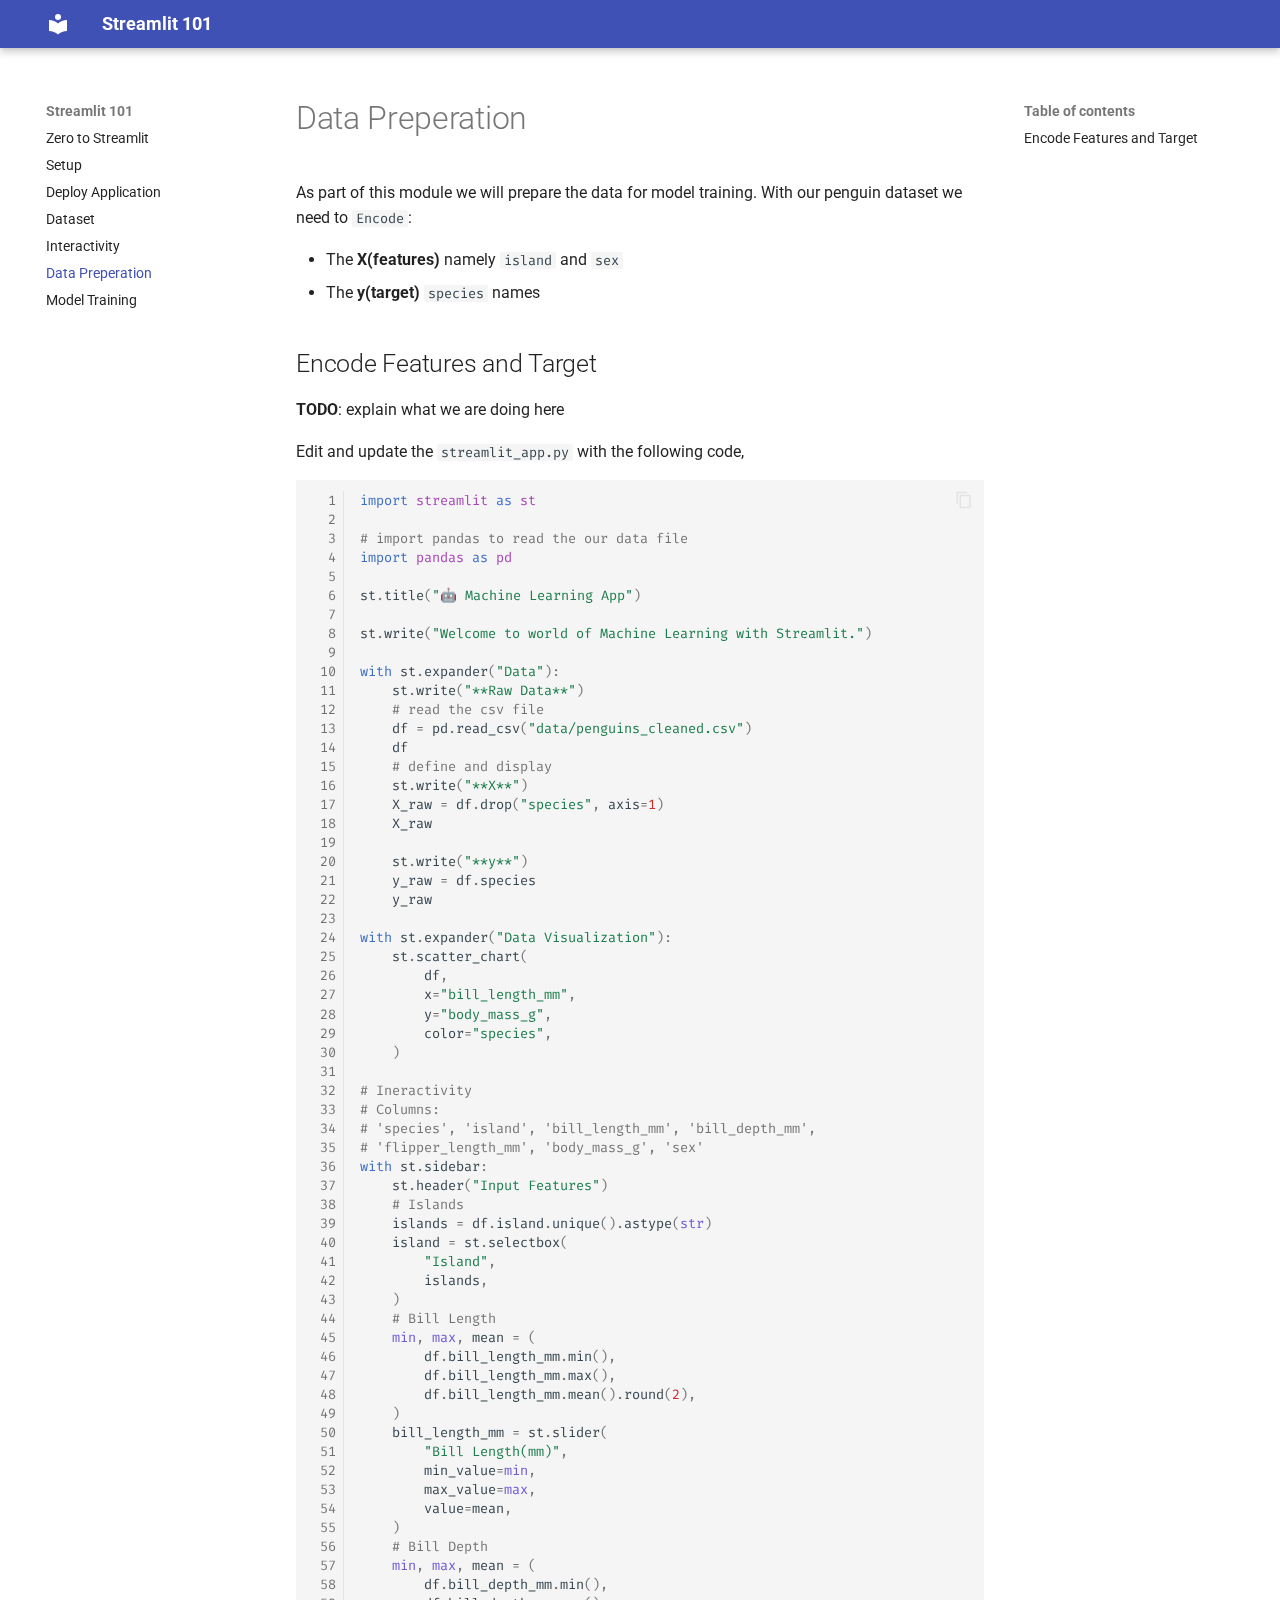
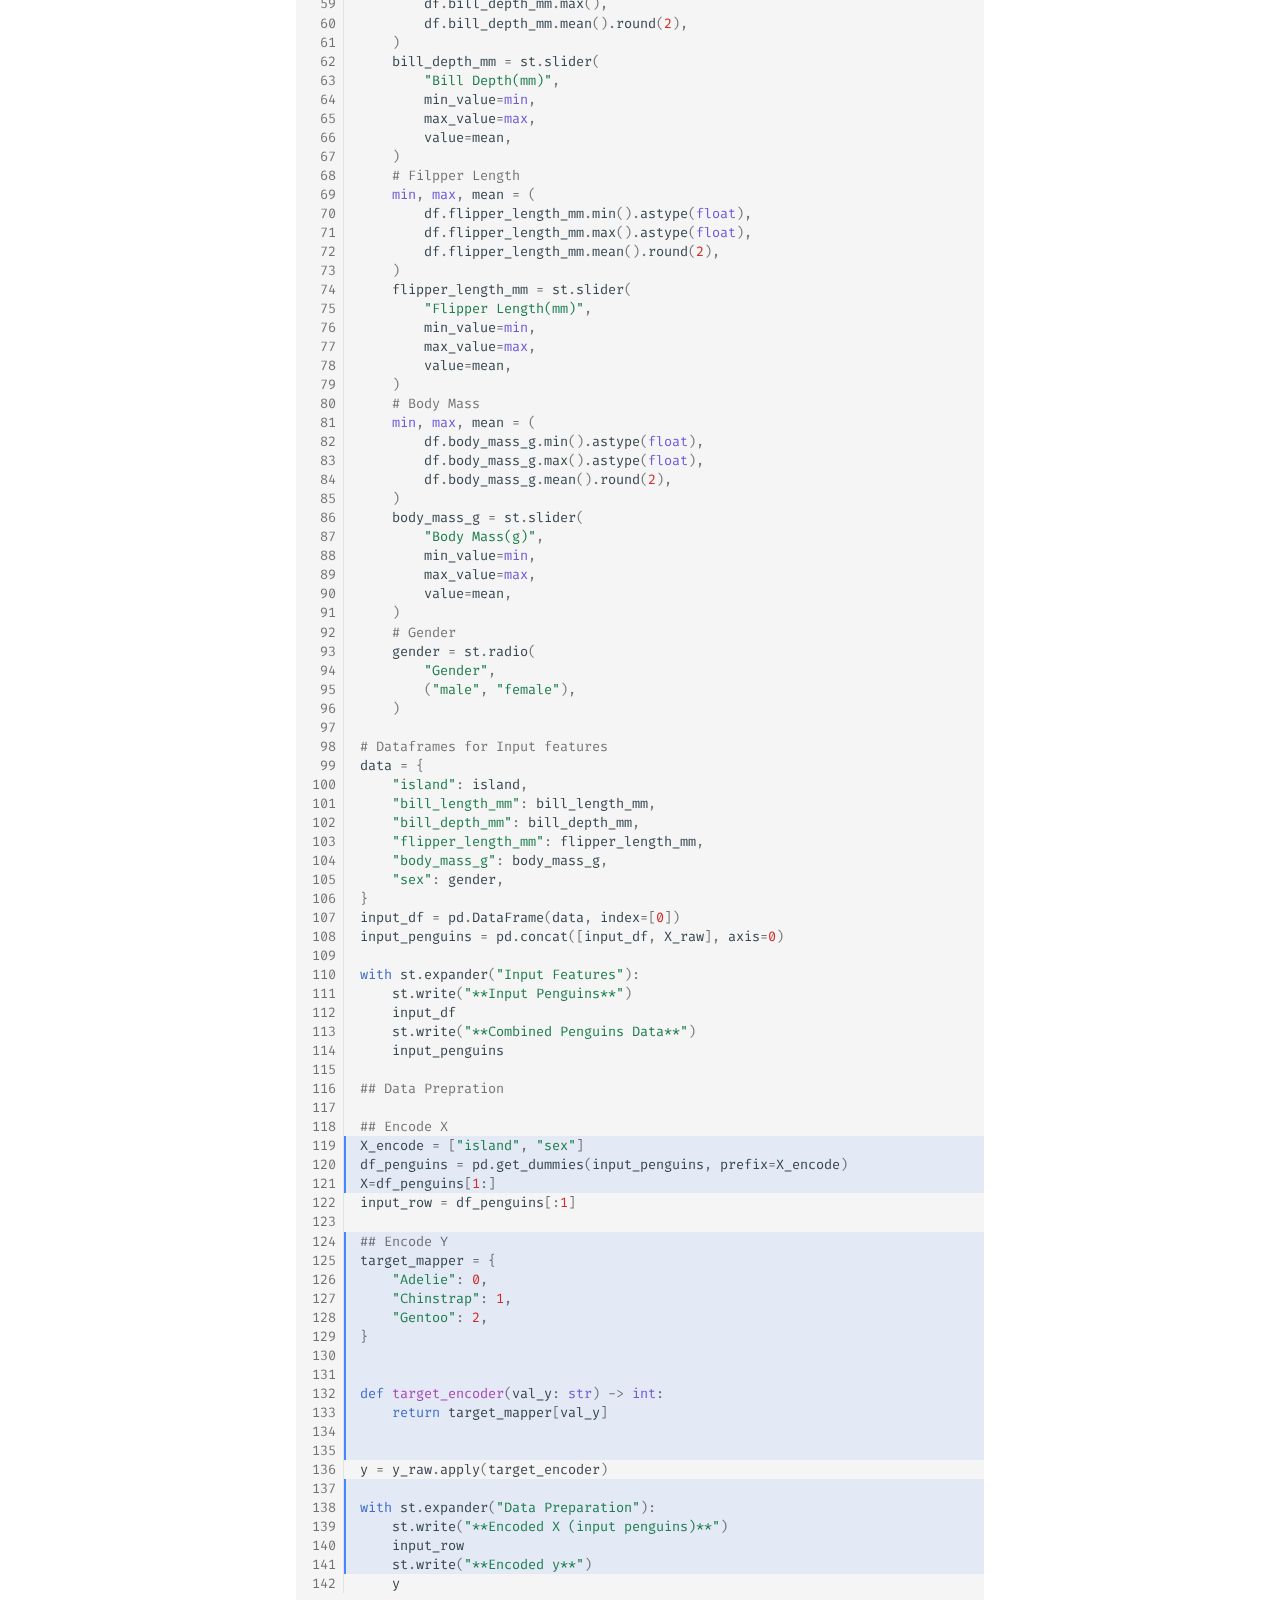
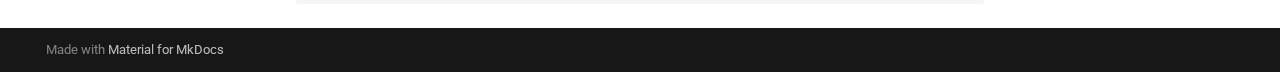
==== data_prepration/index.html @ 2ee1cd3b "[Release](chore): add note book" ====
<!doctype html>
<html lang="en" class="no-js">
  <head>
    
      <meta charset="utf-8">
      <meta name="viewport" content="width=device-width,initial-scale=1">
      
        <meta name="description" content="Getting started with Streamlit">
      
      
      
      
        <link rel="prev" href="../interactivity/">
      
      
        <link rel="next" href="../model_training/">
      
      
      <link rel="icon" href="../assets/images/favicon.png">
      <meta name="generator" content="mkdocs-1.6.1, mkdocs-material-9.5.44">
    
    
      
        <title>Data Preperation - Streamlit 101</title>
      
    
    
      <link rel="stylesheet" href="../assets/stylesheets/main.0253249f.min.css">
      
      


    
    
      
    
    
      
        
        
        <link rel="preconnect" href="https://fonts.gstatic.com" crossorigin>
        <link rel="stylesheet" href="https://fonts.googleapis.com/css?family=Roboto:300,300i,400,400i,700,700i%7CFira+Code:400,400i,700,700i&display=fallback">
        <style>:root{--md-text-font:"Roboto";--md-code-font:"Fira Code"}</style>
      
    
    
    <script>__md_scope=new URL("..",location),__md_hash=e=>[...e].reduce(((e,_)=>(e<<5)-e+_.charCodeAt(0)),0),__md_get=(e,_=localStorage,t=__md_scope)=>JSON.parse(_.getItem(t.pathname+"."+e)),__md_set=(e,_,t=localStorage,a=__md_scope)=>{try{t.setItem(a.pathname+"."+e,JSON.stringify(_))}catch(e){}}</script>
    
      

    
    
    
  </head>
  
  
    <body dir="ltr">
  
    
    <input class="md-toggle" data-md-toggle="drawer" type="checkbox" id="__drawer" autocomplete="off">
    <input class="md-toggle" data-md-toggle="search" type="checkbox" id="__search" autocomplete="off">
    <label class="md-overlay" for="__drawer"></label>
    <div data-md-component="skip">
      
        
        <a href="#data-preperation" class="md-skip">
          Skip to content
        </a>
      
    </div>
    <div data-md-component="announce">
      
    </div>
    
    
      

  

<header class="md-header md-header--shadow" data-md-component="header">
  <nav class="md-header__inner md-grid" aria-label="Header">
    <a href=".." title="Streamlit 101" class="md-header__button md-logo" aria-label="Streamlit 101" data-md-component="logo">
      
  
  <svg xmlns="http://www.w3.org/2000/svg" viewBox="0 0 24 24"><path d="M12 8a3 3 0 0 0 3-3 3 3 0 0 0-3-3 3 3 0 0 0-3 3 3 3 0 0 0 3 3m0 3.54C9.64 9.35 6.5 8 3 8v11c3.5 0 6.64 1.35 9 3.54 2.36-2.19 5.5-3.54 9-3.54V8c-3.5 0-6.64 1.35-9 3.54"/></svg>

    </a>
    <label class="md-header__button md-icon" for="__drawer">
      
      <svg xmlns="http://www.w3.org/2000/svg" viewBox="0 0 24 24"><path d="M3 6h18v2H3zm0 5h18v2H3zm0 5h18v2H3z"/></svg>
    </label>
    <div class="md-header__title" data-md-component="header-title">
      <div class="md-header__ellipsis">
        <div class="md-header__topic">
          <span class="md-ellipsis">
            Streamlit 101
          </span>
        </div>
        <div class="md-header__topic" data-md-component="header-topic">
          <span class="md-ellipsis">
            
              Data Preperation
            
          </span>
        </div>
      </div>
    </div>
    
    
      <script>var palette=__md_get("__palette");if(palette&&palette.color){if("(prefers-color-scheme)"===palette.color.media){var media=matchMedia("(prefers-color-scheme: light)"),input=document.querySelector(media.matches?"[data-md-color-media='(prefers-color-scheme: light)']":"[data-md-color-media='(prefers-color-scheme: dark)']");palette.color.media=input.getAttribute("data-md-color-media"),palette.color.scheme=input.getAttribute("data-md-color-scheme"),palette.color.primary=input.getAttribute("data-md-color-primary"),palette.color.accent=input.getAttribute("data-md-color-accent")}for(var[key,value]of Object.entries(palette.color))document.body.setAttribute("data-md-color-"+key,value)}</script>
    
    
    
    
  </nav>
  
</header>
    
    <div class="md-container" data-md-component="container">
      
      
        
          
        
      
      <main class="md-main" data-md-component="main">
        <div class="md-main__inner md-grid">
          
            
              
              <div class="md-sidebar md-sidebar--primary" data-md-component="sidebar" data-md-type="navigation" >
                <div class="md-sidebar__scrollwrap">
                  <div class="md-sidebar__inner">
                    



<nav class="md-nav md-nav--primary" aria-label="Navigation" data-md-level="0">
  <label class="md-nav__title" for="__drawer">
    <a href=".." title="Streamlit 101" class="md-nav__button md-logo" aria-label="Streamlit 101" data-md-component="logo">
      
  
  <svg xmlns="http://www.w3.org/2000/svg" viewBox="0 0 24 24"><path d="M12 8a3 3 0 0 0 3-3 3 3 0 0 0-3-3 3 3 0 0 0-3 3 3 3 0 0 0 3 3m0 3.54C9.64 9.35 6.5 8 3 8v11c3.5 0 6.64 1.35 9 3.54 2.36-2.19 5.5-3.54 9-3.54V8c-3.5 0-6.64 1.35-9 3.54"/></svg>

    </a>
    Streamlit 101
  </label>
  
  <ul class="md-nav__list" data-md-scrollfix>
    
      
      
  
  
  
  
    <li class="md-nav__item">
      <a href=".." class="md-nav__link">
        
  
  <span class="md-ellipsis">
    Zero to Streamlit
  </span>
  

      </a>
    </li>
  

    
      
      
  
  
  
  
    <li class="md-nav__item">
      <a href="../setup/" class="md-nav__link">
        
  
  <span class="md-ellipsis">
    Setup
  </span>
  

      </a>
    </li>
  

    
      
      
  
  
  
  
    <li class="md-nav__item">
      <a href="../deploy_to_streamlit_cloud/" class="md-nav__link">
        
  
  <span class="md-ellipsis">
    Deploy Application
  </span>
  

      </a>
    </li>
  

    
      
      
  
  
  
  
    <li class="md-nav__item">
      <a href="../datset/" class="md-nav__link">
        
  
  <span class="md-ellipsis">
    Dataset
  </span>
  

      </a>
    </li>
  

    
      
      
  
  
  
  
    <li class="md-nav__item">
      <a href="../interactivity/" class="md-nav__link">
        
  
  <span class="md-ellipsis">
    Interactivity
  </span>
  

      </a>
    </li>
  

    
      
      
  
  
    
  
  
  
    <li class="md-nav__item md-nav__item--active">
      
      <input class="md-nav__toggle md-toggle" type="checkbox" id="__toc">
      
      
        
      
      
        <label class="md-nav__link md-nav__link--active" for="__toc">
          
  
  <span class="md-ellipsis">
    Data Preperation
  </span>
  

          <span class="md-nav__icon md-icon"></span>
        </label>
      
      <a href="./" class="md-nav__link md-nav__link--active">
        
  
  <span class="md-ellipsis">
    Data Preperation
  </span>
  

      </a>
      
        

<nav class="md-nav md-nav--secondary" aria-label="Table of contents">
  
  
  
    
  
  
    <label class="md-nav__title" for="__toc">
      <span class="md-nav__icon md-icon"></span>
      Table of contents
    </label>
    <ul class="md-nav__list" data-md-component="toc" data-md-scrollfix>
      
        <li class="md-nav__item">
  <a href="#encode-features-and-target" class="md-nav__link">
    <span class="md-ellipsis">
      Encode Features and Target
    </span>
  </a>
  
</li>
      
    </ul>
  
</nav>
      
    </li>
  

    
      
      
  
  
  
  
    <li class="md-nav__item">
      <a href="../model_training/" class="md-nav__link">
        
  
  <span class="md-ellipsis">
    Model Training
  </span>
  

      </a>
    </li>
  

    
  </ul>
</nav>
                  </div>
                </div>
              </div>
            
            
              
              <div class="md-sidebar md-sidebar--secondary" data-md-component="sidebar" data-md-type="toc" >
                <div class="md-sidebar__scrollwrap">
                  <div class="md-sidebar__inner">
                    

<nav class="md-nav md-nav--secondary" aria-label="Table of contents">
  
  
  
    
  
  
    <label class="md-nav__title" for="__toc">
      <span class="md-nav__icon md-icon"></span>
      Table of contents
    </label>
    <ul class="md-nav__list" data-md-component="toc" data-md-scrollfix>
      
        <li class="md-nav__item">
  <a href="#encode-features-and-target" class="md-nav__link">
    <span class="md-ellipsis">
      Encode Features and Target
    </span>
  </a>
  
</li>
      
    </ul>
  
</nav>
                  </div>
                </div>
              </div>
            
          
          
            <div class="md-content" data-md-component="content">
              <article class="md-content__inner md-typeset">
                
                  


<h1 id="data-preperation">Data Preperation</h1>
<p>As part of this module we will prepare the data for model training. With our penguin dataset we need to <code>Encode</code>:</p>
<ul>
<li>The <strong>X(features)</strong> namely <code>island</code> and <code>sex</code></li>
<li>The <strong>y(target)</strong> <code>species</code> names</li>
</ul>
<h2 id="encode-features-and-target">Encode Features and Target</h2>
<p><strong>TODO</strong>: explain what we are doing here </p>
<p>Edit and update the <code>streamlit_app.py</code> with the following code,</p>
<div class="language-py highlight"><table class="highlighttable"><tr><td class="linenos"><div class="linenodiv"><pre><span></span><span class="normal"><a href="#__codelineno-0-1">  1</a></span>
<span class="normal"><a href="#__codelineno-0-2">  2</a></span>
<span class="normal"><a href="#__codelineno-0-3">  3</a></span>
<span class="normal"><a href="#__codelineno-0-4">  4</a></span>
<span class="normal"><a href="#__codelineno-0-5">  5</a></span>
<span class="normal"><a href="#__codelineno-0-6">  6</a></span>
<span class="normal"><a href="#__codelineno-0-7">  7</a></span>
<span class="normal"><a href="#__codelineno-0-8">  8</a></span>
<span class="normal"><a href="#__codelineno-0-9">  9</a></span>
<span class="normal"><a href="#__codelineno-0-10"> 10</a></span>
<span class="normal"><a href="#__codelineno-0-11"> 11</a></span>
<span class="normal"><a href="#__codelineno-0-12"> 12</a></span>
<span class="normal"><a href="#__codelineno-0-13"> 13</a></span>
<span class="normal"><a href="#__codelineno-0-14"> 14</a></span>
<span class="normal"><a href="#__codelineno-0-15"> 15</a></span>
<span class="normal"><a href="#__codelineno-0-16"> 16</a></span>
<span class="normal"><a href="#__codelineno-0-17"> 17</a></span>
<span class="normal"><a href="#__codelineno-0-18"> 18</a></span>
<span class="normal"><a href="#__codelineno-0-19"> 19</a></span>
<span class="normal"><a href="#__codelineno-0-20"> 20</a></span>
<span class="normal"><a href="#__codelineno-0-21"> 21</a></span>
<span class="normal"><a href="#__codelineno-0-22"> 22</a></span>
<span class="normal"><a href="#__codelineno-0-23"> 23</a></span>
<span class="normal"><a href="#__codelineno-0-24"> 24</a></span>
<span class="normal"><a href="#__codelineno-0-25"> 25</a></span>
<span class="normal"><a href="#__codelineno-0-26"> 26</a></span>
<span class="normal"><a href="#__codelineno-0-27"> 27</a></span>
<span class="normal"><a href="#__codelineno-0-28"> 28</a></span>
<span class="normal"><a href="#__codelineno-0-29"> 29</a></span>
<span class="normal"><a href="#__codelineno-0-30"> 30</a></span>
<span class="normal"><a href="#__codelineno-0-31"> 31</a></span>
<span class="normal"><a href="#__codelineno-0-32"> 32</a></span>
<span class="normal"><a href="#__codelineno-0-33"> 33</a></span>
<span class="normal"><a href="#__codelineno-0-34"> 34</a></span>
<span class="normal"><a href="#__codelineno-0-35"> 35</a></span>
<span class="normal"><a href="#__codelineno-0-36"> 36</a></span>
<span class="normal"><a href="#__codelineno-0-37"> 37</a></span>
<span class="normal"><a href="#__codelineno-0-38"> 38</a></span>
<span class="normal"><a href="#__codelineno-0-39"> 39</a></span>
<span class="normal"><a href="#__codelineno-0-40"> 40</a></span>
<span class="normal"><a href="#__codelineno-0-41"> 41</a></span>
<span class="normal"><a href="#__codelineno-0-42"> 42</a></span>
<span class="normal"><a href="#__codelineno-0-43"> 43</a></span>
<span class="normal"><a href="#__codelineno-0-44"> 44</a></span>
<span class="normal"><a href="#__codelineno-0-45"> 45</a></span>
<span class="normal"><a href="#__codelineno-0-46"> 46</a></span>
<span class="normal"><a href="#__codelineno-0-47"> 47</a></span>
<span class="normal"><a href="#__codelineno-0-48"> 48</a></span>
<span class="normal"><a href="#__codelineno-0-49"> 49</a></span>
<span class="normal"><a href="#__codelineno-0-50"> 50</a></span>
<span class="normal"><a href="#__codelineno-0-51"> 51</a></span>
<span class="normal"><a href="#__codelineno-0-52"> 52</a></span>
<span class="normal"><a href="#__codelineno-0-53"> 53</a></span>
<span class="normal"><a href="#__codelineno-0-54"> 54</a></span>
<span class="normal"><a href="#__codelineno-0-55"> 55</a></span>
<span class="normal"><a href="#__codelineno-0-56"> 56</a></span>
<span class="normal"><a href="#__codelineno-0-57"> 57</a></span>
<span class="normal"><a href="#__codelineno-0-58"> 58</a></span>
<span class="normal"><a href="#__codelineno-0-59"> 59</a></span>
<span class="normal"><a href="#__codelineno-0-60"> 60</a></span>
<span class="normal"><a href="#__codelineno-0-61"> 61</a></span>
<span class="normal"><a href="#__codelineno-0-62"> 62</a></span>
<span class="normal"><a href="#__codelineno-0-63"> 63</a></span>
<span class="normal"><a href="#__codelineno-0-64"> 64</a></span>
<span class="normal"><a href="#__codelineno-0-65"> 65</a></span>
<span class="normal"><a href="#__codelineno-0-66"> 66</a></span>
<span class="normal"><a href="#__codelineno-0-67"> 67</a></span>
<span class="normal"><a href="#__codelineno-0-68"> 68</a></span>
<span class="normal"><a href="#__codelineno-0-69"> 69</a></span>
<span class="normal"><a href="#__codelineno-0-70"> 70</a></span>
<span class="normal"><a href="#__codelineno-0-71"> 71</a></span>
<span class="normal"><a href="#__codelineno-0-72"> 72</a></span>
<span class="normal"><a href="#__codelineno-0-73"> 73</a></span>
<span class="normal"><a href="#__codelineno-0-74"> 74</a></span>
<span class="normal"><a href="#__codelineno-0-75"> 75</a></span>
<span class="normal"><a href="#__codelineno-0-76"> 76</a></span>
<span class="normal"><a href="#__codelineno-0-77"> 77</a></span>
<span class="normal"><a href="#__codelineno-0-78"> 78</a></span>
<span class="normal"><a href="#__codelineno-0-79"> 79</a></span>
<span class="normal"><a href="#__codelineno-0-80"> 80</a></span>
<span class="normal"><a href="#__codelineno-0-81"> 81</a></span>
<span class="normal"><a href="#__codelineno-0-82"> 82</a></span>
<span class="normal"><a href="#__codelineno-0-83"> 83</a></span>
<span class="normal"><a href="#__codelineno-0-84"> 84</a></span>
<span class="normal"><a href="#__codelineno-0-85"> 85</a></span>
<span class="normal"><a href="#__codelineno-0-86"> 86</a></span>
<span class="normal"><a href="#__codelineno-0-87"> 87</a></span>
<span class="normal"><a href="#__codelineno-0-88"> 88</a></span>
<span class="normal"><a href="#__codelineno-0-89"> 89</a></span>
<span class="normal"><a href="#__codelineno-0-90"> 90</a></span>
<span class="normal"><a href="#__codelineno-0-91"> 91</a></span>
<span class="normal"><a href="#__codelineno-0-92"> 92</a></span>
<span class="normal"><a href="#__codelineno-0-93"> 93</a></span>
<span class="normal"><a href="#__codelineno-0-94"> 94</a></span>
<span class="normal"><a href="#__codelineno-0-95"> 95</a></span>
<span class="normal"><a href="#__codelineno-0-96"> 96</a></span>
<span class="normal"><a href="#__codelineno-0-97"> 97</a></span>
<span class="normal"><a href="#__codelineno-0-98"> 98</a></span>
<span class="normal"><a href="#__codelineno-0-99"> 99</a></span>
<span class="normal"><a href="#__codelineno-0-100">100</a></span>
<span class="normal"><a href="#__codelineno-0-101">101</a></span>
<span class="normal"><a href="#__codelineno-0-102">102</a></span>
<span class="normal"><a href="#__codelineno-0-103">103</a></span>
<span class="normal"><a href="#__codelineno-0-104">104</a></span>
<span class="normal"><a href="#__codelineno-0-105">105</a></span>
<span class="normal"><a href="#__codelineno-0-106">106</a></span>
<span class="normal"><a href="#__codelineno-0-107">107</a></span>
<span class="normal"><a href="#__codelineno-0-108">108</a></span>
<span class="normal"><a href="#__codelineno-0-109">109</a></span>
<span class="normal"><a href="#__codelineno-0-110">110</a></span>
<span class="normal"><a href="#__codelineno-0-111">111</a></span>
<span class="normal"><a href="#__codelineno-0-112">112</a></span>
<span class="normal"><a href="#__codelineno-0-113">113</a></span>
<span class="normal"><a href="#__codelineno-0-114">114</a></span>
<span class="normal"><a href="#__codelineno-0-115">115</a></span>
<span class="normal"><a href="#__codelineno-0-116">116</a></span>
<span class="normal"><a href="#__codelineno-0-117">117</a></span>
<span class="normal"><a href="#__codelineno-0-118">118</a></span>
<span class="normal"><a href="#__codelineno-0-119">119</a></span>
<span class="normal"><a href="#__codelineno-0-120">120</a></span>
<span class="normal"><a href="#__codelineno-0-121">121</a></span>
<span class="normal"><a href="#__codelineno-0-122">122</a></span>
<span class="normal"><a href="#__codelineno-0-123">123</a></span>
<span class="normal"><a href="#__codelineno-0-124">124</a></span>
<span class="normal"><a href="#__codelineno-0-125">125</a></span>
<span class="normal"><a href="#__codelineno-0-126">126</a></span>
<span class="normal"><a href="#__codelineno-0-127">127</a></span>
<span class="normal"><a href="#__codelineno-0-128">128</a></span>
<span class="normal"><a href="#__codelineno-0-129">129</a></span>
<span class="normal"><a href="#__codelineno-0-130">130</a></span>
<span class="normal"><a href="#__codelineno-0-131">131</a></span>
<span class="normal"><a href="#__codelineno-0-132">132</a></span>
<span class="normal"><a href="#__codelineno-0-133">133</a></span>
<span class="normal"><a href="#__codelineno-0-134">134</a></span>
<span class="normal"><a href="#__codelineno-0-135">135</a></span>
<span class="normal"><a href="#__codelineno-0-136">136</a></span>
<span class="normal"><a href="#__codelineno-0-137">137</a></span>
<span class="normal"><a href="#__codelineno-0-138">138</a></span>
<span class="normal"><a href="#__codelineno-0-139">139</a></span>
<span class="normal"><a href="#__codelineno-0-140">140</a></span>
<span class="normal"><a href="#__codelineno-0-141">141</a></span>
<span class="normal"><a href="#__codelineno-0-142">142</a></span></pre></div></td><td class="code"><div><pre><span></span><code><span id="__span-0-1"><a id="__codelineno-0-1" name="__codelineno-0-1"></a><span class="kn">import</span> <span class="nn">streamlit</span> <span class="k">as</span> <span class="nn">st</span>
</span><span id="__span-0-2"><a id="__codelineno-0-2" name="__codelineno-0-2"></a>
</span><span id="__span-0-3"><a id="__codelineno-0-3" name="__codelineno-0-3"></a><span class="c1"># import pandas to read the our data file</span>
</span><span id="__span-0-4"><a id="__codelineno-0-4" name="__codelineno-0-4"></a><span class="kn">import</span> <span class="nn">pandas</span> <span class="k">as</span> <span class="nn">pd</span>
</span><span id="__span-0-5"><a id="__codelineno-0-5" name="__codelineno-0-5"></a>
</span><span id="__span-0-6"><a id="__codelineno-0-6" name="__codelineno-0-6"></a><span class="n">st</span><span class="o">.</span><span class="n">title</span><span class="p">(</span><span class="s2">&quot;🤖 Machine Learning App&quot;</span><span class="p">)</span>
</span><span id="__span-0-7"><a id="__codelineno-0-7" name="__codelineno-0-7"></a>
</span><span id="__span-0-8"><a id="__codelineno-0-8" name="__codelineno-0-8"></a><span class="n">st</span><span class="o">.</span><span class="n">write</span><span class="p">(</span><span class="s2">&quot;Welcome to world of Machine Learning with Streamlit.&quot;</span><span class="p">)</span>
</span><span id="__span-0-9"><a id="__codelineno-0-9" name="__codelineno-0-9"></a>
</span><span id="__span-0-10"><a id="__codelineno-0-10" name="__codelineno-0-10"></a><span class="k">with</span> <span class="n">st</span><span class="o">.</span><span class="n">expander</span><span class="p">(</span><span class="s2">&quot;Data&quot;</span><span class="p">):</span>
</span><span id="__span-0-11"><a id="__codelineno-0-11" name="__codelineno-0-11"></a>    <span class="n">st</span><span class="o">.</span><span class="n">write</span><span class="p">(</span><span class="s2">&quot;**Raw Data**&quot;</span><span class="p">)</span>
</span><span id="__span-0-12"><a id="__codelineno-0-12" name="__codelineno-0-12"></a>    <span class="c1"># read the csv file</span>
</span><span id="__span-0-13"><a id="__codelineno-0-13" name="__codelineno-0-13"></a>    <span class="n">df</span> <span class="o">=</span> <span class="n">pd</span><span class="o">.</span><span class="n">read_csv</span><span class="p">(</span><span class="s2">&quot;data/penguins_cleaned.csv&quot;</span><span class="p">)</span>
</span><span id="__span-0-14"><a id="__codelineno-0-14" name="__codelineno-0-14"></a>    <span class="n">df</span>
</span><span id="__span-0-15"><a id="__codelineno-0-15" name="__codelineno-0-15"></a>    <span class="c1"># define and display</span>
</span><span id="__span-0-16"><a id="__codelineno-0-16" name="__codelineno-0-16"></a>    <span class="n">st</span><span class="o">.</span><span class="n">write</span><span class="p">(</span><span class="s2">&quot;**X**&quot;</span><span class="p">)</span>
</span><span id="__span-0-17"><a id="__codelineno-0-17" name="__codelineno-0-17"></a>    <span class="n">X_raw</span> <span class="o">=</span> <span class="n">df</span><span class="o">.</span><span class="n">drop</span><span class="p">(</span><span class="s2">&quot;species&quot;</span><span class="p">,</span> <span class="n">axis</span><span class="o">=</span><span class="mi">1</span><span class="p">)</span>
</span><span id="__span-0-18"><a id="__codelineno-0-18" name="__codelineno-0-18"></a>    <span class="n">X_raw</span>
</span><span id="__span-0-19"><a id="__codelineno-0-19" name="__codelineno-0-19"></a>
</span><span id="__span-0-20"><a id="__codelineno-0-20" name="__codelineno-0-20"></a>    <span class="n">st</span><span class="o">.</span><span class="n">write</span><span class="p">(</span><span class="s2">&quot;**y**&quot;</span><span class="p">)</span>
</span><span id="__span-0-21"><a id="__codelineno-0-21" name="__codelineno-0-21"></a>    <span class="n">y_raw</span> <span class="o">=</span> <span class="n">df</span><span class="o">.</span><span class="n">species</span>
</span><span id="__span-0-22"><a id="__codelineno-0-22" name="__codelineno-0-22"></a>    <span class="n">y_raw</span>
</span><span id="__span-0-23"><a id="__codelineno-0-23" name="__codelineno-0-23"></a>
</span><span id="__span-0-24"><a id="__codelineno-0-24" name="__codelineno-0-24"></a><span class="k">with</span> <span class="n">st</span><span class="o">.</span><span class="n">expander</span><span class="p">(</span><span class="s2">&quot;Data Visualization&quot;</span><span class="p">):</span>
</span><span id="__span-0-25"><a id="__codelineno-0-25" name="__codelineno-0-25"></a>    <span class="n">st</span><span class="o">.</span><span class="n">scatter_chart</span><span class="p">(</span>
</span><span id="__span-0-26"><a id="__codelineno-0-26" name="__codelineno-0-26"></a>        <span class="n">df</span><span class="p">,</span>
</span><span id="__span-0-27"><a id="__codelineno-0-27" name="__codelineno-0-27"></a>        <span class="n">x</span><span class="o">=</span><span class="s2">&quot;bill_length_mm&quot;</span><span class="p">,</span>
</span><span id="__span-0-28"><a id="__codelineno-0-28" name="__codelineno-0-28"></a>        <span class="n">y</span><span class="o">=</span><span class="s2">&quot;body_mass_g&quot;</span><span class="p">,</span>
</span><span id="__span-0-29"><a id="__codelineno-0-29" name="__codelineno-0-29"></a>        <span class="n">color</span><span class="o">=</span><span class="s2">&quot;species&quot;</span><span class="p">,</span>
</span><span id="__span-0-30"><a id="__codelineno-0-30" name="__codelineno-0-30"></a>    <span class="p">)</span>
</span><span id="__span-0-31"><a id="__codelineno-0-31" name="__codelineno-0-31"></a>
</span><span id="__span-0-32"><a id="__codelineno-0-32" name="__codelineno-0-32"></a><span class="c1"># Ineractivity</span>
</span><span id="__span-0-33"><a id="__codelineno-0-33" name="__codelineno-0-33"></a><span class="c1"># Columns:</span>
</span><span id="__span-0-34"><a id="__codelineno-0-34" name="__codelineno-0-34"></a><span class="c1"># &#39;species&#39;, &#39;island&#39;, &#39;bill_length_mm&#39;, &#39;bill_depth_mm&#39;,</span>
</span><span id="__span-0-35"><a id="__codelineno-0-35" name="__codelineno-0-35"></a><span class="c1"># &#39;flipper_length_mm&#39;, &#39;body_mass_g&#39;, &#39;sex&#39;</span>
</span><span id="__span-0-36"><a id="__codelineno-0-36" name="__codelineno-0-36"></a><span class="k">with</span> <span class="n">st</span><span class="o">.</span><span class="n">sidebar</span><span class="p">:</span>
</span><span id="__span-0-37"><a id="__codelineno-0-37" name="__codelineno-0-37"></a>    <span class="n">st</span><span class="o">.</span><span class="n">header</span><span class="p">(</span><span class="s2">&quot;Input Features&quot;</span><span class="p">)</span>
</span><span id="__span-0-38"><a id="__codelineno-0-38" name="__codelineno-0-38"></a>    <span class="c1"># Islands</span>
</span><span id="__span-0-39"><a id="__codelineno-0-39" name="__codelineno-0-39"></a>    <span class="n">islands</span> <span class="o">=</span> <span class="n">df</span><span class="o">.</span><span class="n">island</span><span class="o">.</span><span class="n">unique</span><span class="p">()</span><span class="o">.</span><span class="n">astype</span><span class="p">(</span><span class="nb">str</span><span class="p">)</span>
</span><span id="__span-0-40"><a id="__codelineno-0-40" name="__codelineno-0-40"></a>    <span class="n">island</span> <span class="o">=</span> <span class="n">st</span><span class="o">.</span><span class="n">selectbox</span><span class="p">(</span>
</span><span id="__span-0-41"><a id="__codelineno-0-41" name="__codelineno-0-41"></a>        <span class="s2">&quot;Island&quot;</span><span class="p">,</span>
</span><span id="__span-0-42"><a id="__codelineno-0-42" name="__codelineno-0-42"></a>        <span class="n">islands</span><span class="p">,</span>
</span><span id="__span-0-43"><a id="__codelineno-0-43" name="__codelineno-0-43"></a>    <span class="p">)</span>
</span><span id="__span-0-44"><a id="__codelineno-0-44" name="__codelineno-0-44"></a>    <span class="c1"># Bill Length</span>
</span><span id="__span-0-45"><a id="__codelineno-0-45" name="__codelineno-0-45"></a>    <span class="nb">min</span><span class="p">,</span> <span class="nb">max</span><span class="p">,</span> <span class="n">mean</span> <span class="o">=</span> <span class="p">(</span>
</span><span id="__span-0-46"><a id="__codelineno-0-46" name="__codelineno-0-46"></a>        <span class="n">df</span><span class="o">.</span><span class="n">bill_length_mm</span><span class="o">.</span><span class="n">min</span><span class="p">(),</span>
</span><span id="__span-0-47"><a id="__codelineno-0-47" name="__codelineno-0-47"></a>        <span class="n">df</span><span class="o">.</span><span class="n">bill_length_mm</span><span class="o">.</span><span class="n">max</span><span class="p">(),</span>
</span><span id="__span-0-48"><a id="__codelineno-0-48" name="__codelineno-0-48"></a>        <span class="n">df</span><span class="o">.</span><span class="n">bill_length_mm</span><span class="o">.</span><span class="n">mean</span><span class="p">()</span><span class="o">.</span><span class="n">round</span><span class="p">(</span><span class="mi">2</span><span class="p">),</span>
</span><span id="__span-0-49"><a id="__codelineno-0-49" name="__codelineno-0-49"></a>    <span class="p">)</span>
</span><span id="__span-0-50"><a id="__codelineno-0-50" name="__codelineno-0-50"></a>    <span class="n">bill_length_mm</span> <span class="o">=</span> <span class="n">st</span><span class="o">.</span><span class="n">slider</span><span class="p">(</span>
</span><span id="__span-0-51"><a id="__codelineno-0-51" name="__codelineno-0-51"></a>        <span class="s2">&quot;Bill Length(mm)&quot;</span><span class="p">,</span>
</span><span id="__span-0-52"><a id="__codelineno-0-52" name="__codelineno-0-52"></a>        <span class="n">min_value</span><span class="o">=</span><span class="nb">min</span><span class="p">,</span>
</span><span id="__span-0-53"><a id="__codelineno-0-53" name="__codelineno-0-53"></a>        <span class="n">max_value</span><span class="o">=</span><span class="nb">max</span><span class="p">,</span>
</span><span id="__span-0-54"><a id="__codelineno-0-54" name="__codelineno-0-54"></a>        <span class="n">value</span><span class="o">=</span><span class="n">mean</span><span class="p">,</span>
</span><span id="__span-0-55"><a id="__codelineno-0-55" name="__codelineno-0-55"></a>    <span class="p">)</span>
</span><span id="__span-0-56"><a id="__codelineno-0-56" name="__codelineno-0-56"></a>    <span class="c1"># Bill Depth</span>
</span><span id="__span-0-57"><a id="__codelineno-0-57" name="__codelineno-0-57"></a>    <span class="nb">min</span><span class="p">,</span> <span class="nb">max</span><span class="p">,</span> <span class="n">mean</span> <span class="o">=</span> <span class="p">(</span>
</span><span id="__span-0-58"><a id="__codelineno-0-58" name="__codelineno-0-58"></a>        <span class="n">df</span><span class="o">.</span><span class="n">bill_depth_mm</span><span class="o">.</span><span class="n">min</span><span class="p">(),</span>
</span><span id="__span-0-59"><a id="__codelineno-0-59" name="__codelineno-0-59"></a>        <span class="n">df</span><span class="o">.</span><span class="n">bill_depth_mm</span><span class="o">.</span><span class="n">max</span><span class="p">(),</span>
</span><span id="__span-0-60"><a id="__codelineno-0-60" name="__codelineno-0-60"></a>        <span class="n">df</span><span class="o">.</span><span class="n">bill_depth_mm</span><span class="o">.</span><span class="n">mean</span><span class="p">()</span><span class="o">.</span><span class="n">round</span><span class="p">(</span><span class="mi">2</span><span class="p">),</span>
</span><span id="__span-0-61"><a id="__codelineno-0-61" name="__codelineno-0-61"></a>    <span class="p">)</span>
</span><span id="__span-0-62"><a id="__codelineno-0-62" name="__codelineno-0-62"></a>    <span class="n">bill_depth_mm</span> <span class="o">=</span> <span class="n">st</span><span class="o">.</span><span class="n">slider</span><span class="p">(</span>
</span><span id="__span-0-63"><a id="__codelineno-0-63" name="__codelineno-0-63"></a>        <span class="s2">&quot;Bill Depth(mm)&quot;</span><span class="p">,</span>
</span><span id="__span-0-64"><a id="__codelineno-0-64" name="__codelineno-0-64"></a>        <span class="n">min_value</span><span class="o">=</span><span class="nb">min</span><span class="p">,</span>
</span><span id="__span-0-65"><a id="__codelineno-0-65" name="__codelineno-0-65"></a>        <span class="n">max_value</span><span class="o">=</span><span class="nb">max</span><span class="p">,</span>
</span><span id="__span-0-66"><a id="__codelineno-0-66" name="__codelineno-0-66"></a>        <span class="n">value</span><span class="o">=</span><span class="n">mean</span><span class="p">,</span>
</span><span id="__span-0-67"><a id="__codelineno-0-67" name="__codelineno-0-67"></a>    <span class="p">)</span>
</span><span id="__span-0-68"><a id="__codelineno-0-68" name="__codelineno-0-68"></a>    <span class="c1"># Filpper Length</span>
</span><span id="__span-0-69"><a id="__codelineno-0-69" name="__codelineno-0-69"></a>    <span class="nb">min</span><span class="p">,</span> <span class="nb">max</span><span class="p">,</span> <span class="n">mean</span> <span class="o">=</span> <span class="p">(</span>
</span><span id="__span-0-70"><a id="__codelineno-0-70" name="__codelineno-0-70"></a>        <span class="n">df</span><span class="o">.</span><span class="n">flipper_length_mm</span><span class="o">.</span><span class="n">min</span><span class="p">()</span><span class="o">.</span><span class="n">astype</span><span class="p">(</span><span class="nb">float</span><span class="p">),</span>
</span><span id="__span-0-71"><a id="__codelineno-0-71" name="__codelineno-0-71"></a>        <span class="n">df</span><span class="o">.</span><span class="n">flipper_length_mm</span><span class="o">.</span><span class="n">max</span><span class="p">()</span><span class="o">.</span><span class="n">astype</span><span class="p">(</span><span class="nb">float</span><span class="p">),</span>
</span><span id="__span-0-72"><a id="__codelineno-0-72" name="__codelineno-0-72"></a>        <span class="n">df</span><span class="o">.</span><span class="n">flipper_length_mm</span><span class="o">.</span><span class="n">mean</span><span class="p">()</span><span class="o">.</span><span class="n">round</span><span class="p">(</span><span class="mi">2</span><span class="p">),</span>
</span><span id="__span-0-73"><a id="__codelineno-0-73" name="__codelineno-0-73"></a>    <span class="p">)</span>
</span><span id="__span-0-74"><a id="__codelineno-0-74" name="__codelineno-0-74"></a>    <span class="n">flipper_length_mm</span> <span class="o">=</span> <span class="n">st</span><span class="o">.</span><span class="n">slider</span><span class="p">(</span>
</span><span id="__span-0-75"><a id="__codelineno-0-75" name="__codelineno-0-75"></a>        <span class="s2">&quot;Flipper Length(mm)&quot;</span><span class="p">,</span>
</span><span id="__span-0-76"><a id="__codelineno-0-76" name="__codelineno-0-76"></a>        <span class="n">min_value</span><span class="o">=</span><span class="nb">min</span><span class="p">,</span>
</span><span id="__span-0-77"><a id="__codelineno-0-77" name="__codelineno-0-77"></a>        <span class="n">max_value</span><span class="o">=</span><span class="nb">max</span><span class="p">,</span>
</span><span id="__span-0-78"><a id="__codelineno-0-78" name="__codelineno-0-78"></a>        <span class="n">value</span><span class="o">=</span><span class="n">mean</span><span class="p">,</span>
</span><span id="__span-0-79"><a id="__codelineno-0-79" name="__codelineno-0-79"></a>    <span class="p">)</span>
</span><span id="__span-0-80"><a id="__codelineno-0-80" name="__codelineno-0-80"></a>    <span class="c1"># Body Mass</span>
</span><span id="__span-0-81"><a id="__codelineno-0-81" name="__codelineno-0-81"></a>    <span class="nb">min</span><span class="p">,</span> <span class="nb">max</span><span class="p">,</span> <span class="n">mean</span> <span class="o">=</span> <span class="p">(</span>
</span><span id="__span-0-82"><a id="__codelineno-0-82" name="__codelineno-0-82"></a>        <span class="n">df</span><span class="o">.</span><span class="n">body_mass_g</span><span class="o">.</span><span class="n">min</span><span class="p">()</span><span class="o">.</span><span class="n">astype</span><span class="p">(</span><span class="nb">float</span><span class="p">),</span>
</span><span id="__span-0-83"><a id="__codelineno-0-83" name="__codelineno-0-83"></a>        <span class="n">df</span><span class="o">.</span><span class="n">body_mass_g</span><span class="o">.</span><span class="n">max</span><span class="p">()</span><span class="o">.</span><span class="n">astype</span><span class="p">(</span><span class="nb">float</span><span class="p">),</span>
</span><span id="__span-0-84"><a id="__codelineno-0-84" name="__codelineno-0-84"></a>        <span class="n">df</span><span class="o">.</span><span class="n">body_mass_g</span><span class="o">.</span><span class="n">mean</span><span class="p">()</span><span class="o">.</span><span class="n">round</span><span class="p">(</span><span class="mi">2</span><span class="p">),</span>
</span><span id="__span-0-85"><a id="__codelineno-0-85" name="__codelineno-0-85"></a>    <span class="p">)</span>
</span><span id="__span-0-86"><a id="__codelineno-0-86" name="__codelineno-0-86"></a>    <span class="n">body_mass_g</span> <span class="o">=</span> <span class="n">st</span><span class="o">.</span><span class="n">slider</span><span class="p">(</span>
</span><span id="__span-0-87"><a id="__codelineno-0-87" name="__codelineno-0-87"></a>        <span class="s2">&quot;Body Mass(g)&quot;</span><span class="p">,</span>
</span><span id="__span-0-88"><a id="__codelineno-0-88" name="__codelineno-0-88"></a>        <span class="n">min_value</span><span class="o">=</span><span class="nb">min</span><span class="p">,</span>
</span><span id="__span-0-89"><a id="__codelineno-0-89" name="__codelineno-0-89"></a>        <span class="n">max_value</span><span class="o">=</span><span class="nb">max</span><span class="p">,</span>
</span><span id="__span-0-90"><a id="__codelineno-0-90" name="__codelineno-0-90"></a>        <span class="n">value</span><span class="o">=</span><span class="n">mean</span><span class="p">,</span>
</span><span id="__span-0-91"><a id="__codelineno-0-91" name="__codelineno-0-91"></a>    <span class="p">)</span>
</span><span id="__span-0-92"><a id="__codelineno-0-92" name="__codelineno-0-92"></a>    <span class="c1"># Gender</span>
</span><span id="__span-0-93"><a id="__codelineno-0-93" name="__codelineno-0-93"></a>    <span class="n">gender</span> <span class="o">=</span> <span class="n">st</span><span class="o">.</span><span class="n">radio</span><span class="p">(</span>
</span><span id="__span-0-94"><a id="__codelineno-0-94" name="__codelineno-0-94"></a>        <span class="s2">&quot;Gender&quot;</span><span class="p">,</span>
</span><span id="__span-0-95"><a id="__codelineno-0-95" name="__codelineno-0-95"></a>        <span class="p">(</span><span class="s2">&quot;male&quot;</span><span class="p">,</span> <span class="s2">&quot;female&quot;</span><span class="p">),</span>
</span><span id="__span-0-96"><a id="__codelineno-0-96" name="__codelineno-0-96"></a>    <span class="p">)</span>
</span><span id="__span-0-97"><a id="__codelineno-0-97" name="__codelineno-0-97"></a>
</span><span id="__span-0-98"><a id="__codelineno-0-98" name="__codelineno-0-98"></a><span class="c1"># Dataframes for Input features</span>
</span><span id="__span-0-99"><a id="__codelineno-0-99" name="__codelineno-0-99"></a><span class="n">data</span> <span class="o">=</span> <span class="p">{</span>
</span><span id="__span-0-100"><a id="__codelineno-0-100" name="__codelineno-0-100"></a>    <span class="s2">&quot;island&quot;</span><span class="p">:</span> <span class="n">island</span><span class="p">,</span>
</span><span id="__span-0-101"><a id="__codelineno-0-101" name="__codelineno-0-101"></a>    <span class="s2">&quot;bill_length_mm&quot;</span><span class="p">:</span> <span class="n">bill_length_mm</span><span class="p">,</span>
</span><span id="__span-0-102"><a id="__codelineno-0-102" name="__codelineno-0-102"></a>    <span class="s2">&quot;bill_depth_mm&quot;</span><span class="p">:</span> <span class="n">bill_depth_mm</span><span class="p">,</span>
</span><span id="__span-0-103"><a id="__codelineno-0-103" name="__codelineno-0-103"></a>    <span class="s2">&quot;flipper_length_mm&quot;</span><span class="p">:</span> <span class="n">flipper_length_mm</span><span class="p">,</span>
</span><span id="__span-0-104"><a id="__codelineno-0-104" name="__codelineno-0-104"></a>    <span class="s2">&quot;body_mass_g&quot;</span><span class="p">:</span> <span class="n">body_mass_g</span><span class="p">,</span>
</span><span id="__span-0-105"><a id="__codelineno-0-105" name="__codelineno-0-105"></a>    <span class="s2">&quot;sex&quot;</span><span class="p">:</span> <span class="n">gender</span><span class="p">,</span>
</span><span id="__span-0-106"><a id="__codelineno-0-106" name="__codelineno-0-106"></a><span class="p">}</span>
</span><span id="__span-0-107"><a id="__codelineno-0-107" name="__codelineno-0-107"></a><span class="n">input_df</span> <span class="o">=</span> <span class="n">pd</span><span class="o">.</span><span class="n">DataFrame</span><span class="p">(</span><span class="n">data</span><span class="p">,</span> <span class="n">index</span><span class="o">=</span><span class="p">[</span><span class="mi">0</span><span class="p">])</span>
</span><span id="__span-0-108"><a id="__codelineno-0-108" name="__codelineno-0-108"></a><span class="n">input_penguins</span> <span class="o">=</span> <span class="n">pd</span><span class="o">.</span><span class="n">concat</span><span class="p">([</span><span class="n">input_df</span><span class="p">,</span> <span class="n">X_raw</span><span class="p">],</span> <span class="n">axis</span><span class="o">=</span><span class="mi">0</span><span class="p">)</span>
</span><span id="__span-0-109"><a id="__codelineno-0-109" name="__codelineno-0-109"></a>
</span><span id="__span-0-110"><a id="__codelineno-0-110" name="__codelineno-0-110"></a><span class="k">with</span> <span class="n">st</span><span class="o">.</span><span class="n">expander</span><span class="p">(</span><span class="s2">&quot;Input Features&quot;</span><span class="p">):</span>
</span><span id="__span-0-111"><a id="__codelineno-0-111" name="__codelineno-0-111"></a>    <span class="n">st</span><span class="o">.</span><span class="n">write</span><span class="p">(</span><span class="s2">&quot;**Input Penguins**&quot;</span><span class="p">)</span>
</span><span id="__span-0-112"><a id="__codelineno-0-112" name="__codelineno-0-112"></a>    <span class="n">input_df</span>
</span><span id="__span-0-113"><a id="__codelineno-0-113" name="__codelineno-0-113"></a>    <span class="n">st</span><span class="o">.</span><span class="n">write</span><span class="p">(</span><span class="s2">&quot;**Combined Penguins Data**&quot;</span><span class="p">)</span>
</span><span id="__span-0-114"><a id="__codelineno-0-114" name="__codelineno-0-114"></a>    <span class="n">input_penguins</span>
</span><span id="__span-0-115"><a id="__codelineno-0-115" name="__codelineno-0-115"></a>
</span><span id="__span-0-116"><a id="__codelineno-0-116" name="__codelineno-0-116"></a><span class="c1">## Data Prepration</span>
</span><span id="__span-0-117"><a id="__codelineno-0-117" name="__codelineno-0-117"></a>
</span><span id="__span-0-118"><a id="__codelineno-0-118" name="__codelineno-0-118"></a><span class="c1">## Encode X</span>
</span><span id="__span-0-119"><a id="__codelineno-0-119" name="__codelineno-0-119"></a><span class="hll"><span class="n">X_encode</span> <span class="o">=</span> <span class="p">[</span><span class="s2">&quot;island&quot;</span><span class="p">,</span> <span class="s2">&quot;sex&quot;</span><span class="p">]</span>
</span></span><span id="__span-0-120"><a id="__codelineno-0-120" name="__codelineno-0-120"></a><span class="hll"><span class="n">df_penguins</span> <span class="o">=</span> <span class="n">pd</span><span class="o">.</span><span class="n">get_dummies</span><span class="p">(</span><span class="n">input_penguins</span><span class="p">,</span> <span class="n">prefix</span><span class="o">=</span><span class="n">X_encode</span><span class="p">)</span>
</span></span><span id="__span-0-121"><a id="__codelineno-0-121" name="__codelineno-0-121"></a><span class="hll"><span class="n">X</span><span class="o">=</span><span class="n">df_penguins</span><span class="p">[</span><span class="mi">1</span><span class="p">:]</span>
</span></span><span id="__span-0-122"><a id="__codelineno-0-122" name="__codelineno-0-122"></a><span class="n">input_row</span> <span class="o">=</span> <span class="n">df_penguins</span><span class="p">[:</span><span class="mi">1</span><span class="p">]</span>
</span><span id="__span-0-123"><a id="__codelineno-0-123" name="__codelineno-0-123"></a>
</span><span id="__span-0-124"><a id="__codelineno-0-124" name="__codelineno-0-124"></a><span class="hll"><span class="c1">## Encode Y</span>
</span></span><span id="__span-0-125"><a id="__codelineno-0-125" name="__codelineno-0-125"></a><span class="hll"><span class="n">target_mapper</span> <span class="o">=</span> <span class="p">{</span>
</span></span><span id="__span-0-126"><a id="__codelineno-0-126" name="__codelineno-0-126"></a><span class="hll">    <span class="s2">&quot;Adelie&quot;</span><span class="p">:</span> <span class="mi">0</span><span class="p">,</span>
</span></span><span id="__span-0-127"><a id="__codelineno-0-127" name="__codelineno-0-127"></a><span class="hll">    <span class="s2">&quot;Chinstrap&quot;</span><span class="p">:</span> <span class="mi">1</span><span class="p">,</span>
</span></span><span id="__span-0-128"><a id="__codelineno-0-128" name="__codelineno-0-128"></a><span class="hll">    <span class="s2">&quot;Gentoo&quot;</span><span class="p">:</span> <span class="mi">2</span><span class="p">,</span>
</span></span><span id="__span-0-129"><a id="__codelineno-0-129" name="__codelineno-0-129"></a><span class="hll"><span class="p">}</span>
</span></span><span id="__span-0-130"><a id="__codelineno-0-130" name="__codelineno-0-130"></a><span class="hll">
</span></span><span id="__span-0-131"><a id="__codelineno-0-131" name="__codelineno-0-131"></a><span class="hll">
</span></span><span id="__span-0-132"><a id="__codelineno-0-132" name="__codelineno-0-132"></a><span class="hll"><span class="k">def</span> <span class="nf">target_encoder</span><span class="p">(</span><span class="n">val_y</span><span class="p">:</span> <span class="nb">str</span><span class="p">)</span> <span class="o">-&gt;</span> <span class="nb">int</span><span class="p">:</span>
</span></span><span id="__span-0-133"><a id="__codelineno-0-133" name="__codelineno-0-133"></a><span class="hll">    <span class="k">return</span> <span class="n">target_mapper</span><span class="p">[</span><span class="n">val_y</span><span class="p">]</span>
</span></span><span id="__span-0-134"><a id="__codelineno-0-134" name="__codelineno-0-134"></a><span class="hll">
</span></span><span id="__span-0-135"><a id="__codelineno-0-135" name="__codelineno-0-135"></a><span class="hll">
</span></span><span id="__span-0-136"><a id="__codelineno-0-136" name="__codelineno-0-136"></a><span class="n">y</span> <span class="o">=</span> <span class="n">y_raw</span><span class="o">.</span><span class="n">apply</span><span class="p">(</span><span class="n">target_encoder</span><span class="p">)</span>
</span><span id="__span-0-137"><a id="__codelineno-0-137" name="__codelineno-0-137"></a><span class="hll">
</span></span><span id="__span-0-138"><a id="__codelineno-0-138" name="__codelineno-0-138"></a><span class="hll"><span class="k">with</span> <span class="n">st</span><span class="o">.</span><span class="n">expander</span><span class="p">(</span><span class="s2">&quot;Data Preparation&quot;</span><span class="p">):</span>
</span></span><span id="__span-0-139"><a id="__codelineno-0-139" name="__codelineno-0-139"></a><span class="hll">    <span class="n">st</span><span class="o">.</span><span class="n">write</span><span class="p">(</span><span class="s2">&quot;**Encoded X (input penguins)**&quot;</span><span class="p">)</span>
</span></span><span id="__span-0-140"><a id="__codelineno-0-140" name="__codelineno-0-140"></a><span class="hll">    <span class="n">input_row</span>
</span></span><span id="__span-0-141"><a id="__codelineno-0-141" name="__codelineno-0-141"></a><span class="hll">    <span class="n">st</span><span class="o">.</span><span class="n">write</span><span class="p">(</span><span class="s2">&quot;**Encoded y**&quot;</span><span class="p">)</span>
</span></span><span id="__span-0-142"><a id="__codelineno-0-142" name="__codelineno-0-142"></a>    <span class="n">y</span>
</span></code></pre></div></td></tr></table></div>












                
              </article>
            </div>
          
          
<script>var target=document.getElementById(location.hash.slice(1));target&&target.name&&(target.checked=target.name.startsWith("__tabbed_"))</script>
        </div>
        
      </main>
      
        <footer class="md-footer">
  
  <div class="md-footer-meta md-typeset">
    <div class="md-footer-meta__inner md-grid">
      <div class="md-copyright">
  
  
    Made with
    <a href="https://squidfunk.github.io/mkdocs-material/" target="_blank" rel="noopener">
      Material for MkDocs
    </a>
  
</div>
      
    </div>
  </div>
</footer>
      
    </div>
    <div class="md-dialog" data-md-component="dialog">
      <div class="md-dialog__inner md-typeset"></div>
    </div>
    
    
    <script id="__config" type="application/json">{"base": "..", "features": ["content.code.copy", "content.code.select", "content.code.annotate"], "search": "../assets/javascripts/workers/search.6ce7567c.min.js", "translations": {"clipboard.copied": "Copied to clipboard", "clipboard.copy": "Copy to clipboard", "search.result.more.one": "1 more on this page", "search.result.more.other": "# more on this page", "search.result.none": "No matching documents", "search.result.one": "1 matching document", "search.result.other": "# matching documents", "search.result.placeholder": "Type to start searching", "search.result.term.missing": "Missing", "select.version": "Select version"}}</script>
    
    
      <script src="../assets/javascripts/bundle.83f73b43.min.js"></script>
      
    
  </body>
</html>
---- assets/stylesheets/main.0253249f.min.css ----
@charset "UTF-8";html{-webkit-text-size-adjust:none;-moz-text-size-adjust:none;text-size-adjust:none;box-sizing:border-box}*,:after,:before{box-sizing:inherit}@media (prefers-reduced-motion){*,:after,:before{transition:none!important}}body{margin:0}a,button,input,label{-webkit-tap-highlight-color:transparent}a{color:inherit;text-decoration:none}hr{border:0;box-sizing:initial;display:block;height:.05rem;overflow:visible;padding:0}small{font-size:80%}sub,sup{line-height:1em}img{border-style:none}table{border-collapse:initial;border-spacing:0}td,th{font-weight:400;vertical-align:top}button{background:#0000;border:0;font-family:inherit;font-size:inherit;margin:0;padding:0}input{border:0;outline:none}:root{--md-primary-fg-color:#4051b5;--md-primary-fg-color--light:#5d6cc0;--md-primary-fg-color--dark:#303fa1;--md-primary-bg-color:#fff;--md-primary-bg-color--light:#ffffffb3;--md-accent-fg-color:#526cfe;--md-accent-fg-color--transparent:#526cfe1a;--md-accent-bg-color:#fff;--md-accent-bg-color--light:#ffffffb3}[data-md-color-scheme=default]{color-scheme:light}[data-md-color-scheme=default] img[src$="#gh-dark-mode-only"],[data-md-color-scheme=default] img[src$="#only-dark"]{display:none}:root,[data-md-color-scheme=default]{--md-hue:225deg;--md-default-fg-color:#000000de;--md-default-fg-color--light:#0000008a;--md-default-fg-color--lighter:#00000052;--md-default-fg-color--lightest:#00000012;--md-default-bg-color:#fff;--md-default-bg-color--light:#ffffffb3;--md-default-bg-color--lighter:#ffffff4d;--md-default-bg-color--lightest:#ffffff1f;--md-code-fg-color:#36464e;--md-code-bg-color:#f5f5f5;--md-code-hl-color:#4287ff;--md-code-hl-color--light:#4287ff1a;--md-code-hl-number-color:#d52a2a;--md-code-hl-special-color:#db1457;--md-code-hl-function-color:#a846b9;--md-code-hl-constant-color:#6e59d9;--md-code-hl-keyword-color:#3f6ec6;--md-code-hl-string-color:#1c7d4d;--md-code-hl-name-color:var(--md-code-fg-color);--md-code-hl-operator-color:var(--md-default-fg-color--light);--md-code-hl-punctuation-color:var(--md-default-fg-color--light);--md-code-hl-comment-color:var(--md-default-fg-color--light);--md-code-hl-generic-color:var(--md-default-fg-color--light);--md-code-hl-variable-color:var(--md-default-fg-color--light);--md-typeset-color:var(--md-default-fg-color);--md-typeset-a-color:var(--md-primary-fg-color);--md-typeset-del-color:#f5503d26;--md-typeset-ins-color:#0bd57026;--md-typeset-kbd-color:#fafafa;--md-typeset-kbd-accent-color:#fff;--md-typeset-kbd-border-color:#b8b8b8;--md-typeset-mark-color:#ffff0080;--md-typeset-table-color:#0000001f;--md-typeset-table-color--light:rgba(0,0,0,.035);--md-admonition-fg-color:var(--md-default-fg-color);--md-admonition-bg-color:var(--md-default-bg-color);--md-warning-fg-color:#000000de;--md-warning-bg-color:#ff9;--md-footer-fg-color:#fff;--md-footer-fg-color--light:#ffffffb3;--md-footer-fg-color--lighter:#ffffff73;--md-footer-bg-color:#000000de;--md-footer-bg-color--dark:#00000052;--md-shadow-z1:0 0.2rem 0.5rem #0000000d,0 0 0.05rem #0000001a;--md-shadow-z2:0 0.2rem 0.5rem #0000001a,0 0 0.05rem #00000040;--md-shadow-z3:0 0.2rem 0.5rem #0003,0 0 0.05rem #00000059}.md-icon svg{fill:currentcolor;display:block;height:1.2rem;width:1.2rem}body{-webkit-font-smoothing:antialiased;-moz-osx-font-smoothing:grayscale;--md-text-font-family:var(--md-text-font,_),-apple-system,BlinkMacSystemFont,Helvetica,Arial,sans-serif;--md-code-font-family:var(--md-code-font,_),SFMono-Regular,Consolas,Menlo,monospace}aside,body,input{font-feature-settings:"kern","liga";color:var(--md-typeset-color);font-family:var(--md-text-font-family)}code,kbd,pre{font-feature-settings:"kern";font-family:var(--md-code-font-family)}:root{--md-typeset-table-sort-icon:url('data:image/svg+xml;charset=utf-8,<svg xmlns="http://www.w3.org/2000/svg" viewBox="0 0 24 24"><path d="m18 21-4-4h3V7h-3l4-4 4 4h-3v10h3M2 19v-2h10v2M2 13v-2h7v2M2 7V5h4v2z"/></svg>');--md-typeset-table-sort-icon--asc:url('data:image/svg+xml;charset=utf-8,<svg xmlns="http://www.w3.org/2000/svg" viewBox="0 0 24 24"><path d="M19 17h3l-4 4-4-4h3V3h2M2 17h10v2H2M6 5v2H2V5m0 6h7v2H2z"/></svg>');--md-typeset-table-sort-icon--desc:url('data:image/svg+xml;charset=utf-8,<svg xmlns="http://www.w3.org/2000/svg" viewBox="0 0 24 24"><path d="M19 7h3l-4-4-4 4h3v14h2M2 17h10v2H2M6 5v2H2V5m0 6h7v2H2z"/></svg>')}.md-typeset{-webkit-print-color-adjust:exact;color-adjust:exact;font-size:.8rem;line-height:1.6}@media print{.md-typeset{font-size:.68rem}}.md-typeset blockquote,.md-typeset dl,.md-typeset figure,.md-typeset ol,.md-typeset pre,.md-typeset ul{margin-bottom:1em;margin-top:1em}.md-typeset h1{color:var(--md-default-fg-color--light);font-size:2em;line-height:1.3;margin:0 0 1.25em}.md-typeset h1,.md-typeset h2{font-weight:300;letter-spacing:-.01em}.md-typeset h2{font-size:1.5625em;line-height:1.4;margin:1.6em 0 .64em}.md-typeset h3{font-size:1.25em;font-weight:400;letter-spacing:-.01em;line-height:1.5;margin:1.6em 0 .8em}.md-typeset h2+h3{margin-top:.8em}.md-typeset h4{font-weight:700;letter-spacing:-.01em;margin:1em 0}.md-typeset h5,.md-typeset h6{color:var(--md-default-fg-color--light);font-size:.8em;font-weight:700;letter-spacing:-.01em;margin:1.25em 0}.md-typeset h5{text-transform:uppercase}.md-typeset hr{border-bottom:.05rem solid var(--md-default-fg-color--lightest);display:flow-root;margin:1.5em 0}.md-typeset a{color:var(--md-typeset-a-color);word-break:break-word}.md-typeset a,.md-typeset a:before{transition:color 125ms}.md-typeset a:focus,.md-typeset a:hover{color:var(--md-accent-fg-color)}.md-typeset a:focus code,.md-typeset a:hover code{background-color:var(--md-accent-fg-color--transparent)}.md-typeset a code{color:currentcolor;transition:background-color 125ms}.md-typeset a.focus-visible{outline-color:var(--md-accent-fg-color);outline-offset:.2rem}.md-typeset code,.md-typeset kbd,.md-typeset pre{color:var(--md-code-fg-color);direction:ltr;font-variant-ligatures:none}@media print{.md-typeset code,.md-typeset kbd,.md-typeset pre{white-space:pre-wrap}}.md-typeset code{background-color:var(--md-code-bg-color);border-radius:.1rem;-webkit-box-decoration-break:clone;box-decoration-break:clone;font-size:.85em;padding:0 .2941176471em;word-break:break-word}.md-typeset code:not(.focus-visible){-webkit-tap-highlight-color:transparent;outline:none}.md-typeset pre{display:flow-root;line-height:1.4;position:relative}.md-typeset pre>code{-webkit-box-decoration-break:slice;box-decoration-break:slice;box-shadow:none;display:block;margin:0;outline-color:var(--md-accent-fg-color);overflow:auto;padding:.7720588235em 1.1764705882em;scrollbar-color:var(--md-default-fg-color--lighter) #0000;scrollbar-width:thin;touch-action:auto;word-break:normal}.md-typeset pre>code:hover{scrollbar-color:var(--md-accent-fg-color) #0000}.md-typeset pre>code::-webkit-scrollbar{height:.2rem;width:.2rem}.md-typeset pre>code::-webkit-scrollbar-thumb{background-color:var(--md-default-fg-color--lighter)}.md-typeset pre>code::-webkit-scrollbar-thumb:hover{background-color:var(--md-accent-fg-color)}.md-typeset kbd{background-color:var(--md-typeset-kbd-color);border-radius:.1rem;box-shadow:0 .1rem 0 .05rem var(--md-typeset-kbd-border-color),0 .1rem 0 var(--md-typeset-kbd-border-color),0 -.1rem .2rem var(--md-typeset-kbd-accent-color) inset;color:var(--md-default-fg-color);display:inline-block;font-size:.75em;padding:0 .6666666667em;vertical-align:text-top;word-break:break-word}.md-typeset mark{background-color:var(--md-typeset-mark-color);-webkit-box-decoration-break:clone;box-decoration-break:clone;color:inherit;word-break:break-word}.md-typeset abbr{border-bottom:.05rem dotted var(--md-default-fg-color--light);cursor:help;text-decoration:none}.md-typeset small{opacity:.75}[dir=ltr] .md-typeset sub,[dir=ltr] .md-typeset sup{margin-left:.078125em}[dir=rtl] .md-typeset sub,[dir=rtl] .md-typeset sup{margin-right:.078125em}[dir=ltr] .md-typeset blockquote{padding-left:.6rem}[dir=rtl] .md-typeset blockquote{padding-right:.6rem}[dir=ltr] .md-typeset blockquote{border-left:.2rem solid var(--md-default-fg-color--lighter)}[dir=rtl] .md-typeset blockquote{border-right:.2rem solid var(--md-default-fg-color--lighter)}.md-typeset blockquote{color:var(--md-default-fg-color--light);margin-left:0;margin-right:0}.md-typeset ul{list-style-type:disc}.md-typeset ul[type]{list-style-type:revert-layer}[dir=ltr] .md-typeset ol,[dir=ltr] .md-typeset ul{margin-left:.625em}[dir=rtl] .md-typeset ol,[dir=rtl] .md-typeset ul{margin-right:.625em}.md-typeset ol,.md-typeset ul{padding:0}.md-typeset ol:not([hidden]),.md-typeset ul:not([hidden]){display:flow-root}.md-typeset ol ol,.md-typeset ul ol{list-style-type:lower-alpha}.md-typeset ol ol ol,.md-typeset ul ol ol{list-style-type:lower-roman}.md-typeset ol ol ol ol,.md-typeset ul ol ol ol{list-style-type:upper-alpha}.md-typeset ol ol ol ol ol,.md-typeset ul ol ol ol ol{list-style-type:upper-roman}.md-typeset ol[type],.md-typeset ul[type]{list-style-type:revert-layer}[dir=ltr] .md-typeset ol li,[dir=ltr] .md-typeset ul li{margin-left:1.25em}[dir=rtl] .md-typeset ol li,[dir=rtl] .md-typeset ul li{margin-right:1.25em}.md-typeset ol li,.md-typeset ul li{margin-bottom:.5em}.md-typeset ol li blockquote,.md-typeset ol li p,.md-typeset ul li blockquote,.md-typeset ul li p{margin:.5em 0}.md-typeset ol li:last-child,.md-typeset ul li:last-child{margin-bottom:0}[dir=ltr] .md-typeset ol li ol,[dir=ltr] .md-typeset ol li ul,[dir=ltr] .md-typeset ul li ol,[dir=ltr] .md-typeset ul li ul{margin-left:.625em}[dir=rtl] .md-typeset ol li ol,[dir=rtl] .md-typeset ol li ul,[dir=rtl] .md-typeset ul li ol,[dir=rtl] .md-typeset ul li ul{margin-right:.625em}.md-typeset ol li ol,.md-typeset ol li ul,.md-typeset ul li ol,.md-typeset ul li ul{margin-bottom:.5em;margin-top:.5em}[dir=ltr] .md-typeset dd{margin-left:1.875em}[dir=rtl] .md-typeset dd{margin-right:1.875em}.md-typeset dd{margin-bottom:1.5em;margin-top:1em}.md-typeset img,.md-typeset svg,.md-typeset video{height:auto;max-width:100%}.md-typeset img[align=left]{margin:1em 1em 1em 0}.md-typeset img[align=right]{margin:1em 0 1em 1em}.md-typeset img[align]:only-child{margin-top:0}.md-typeset figure{display:flow-root;margin:1em auto;max-width:100%;text-align:center;width:-moz-fit-content;width:fit-content}.md-typeset figure img{display:block;margin:0 auto}.md-typeset figcaption{font-style:italic;margin:1em auto;max-width:24rem}.md-typeset iframe{max-width:100%}.md-typeset table:not([class]){background-color:var(--md-default-bg-color);border:.05rem solid var(--md-typeset-table-color);border-radius:.1rem;display:inline-block;font-size:.64rem;max-width:100%;overflow:auto;touch-action:auto}@media print{.md-typeset table:not([class]){display:table}}.md-typeset table:not([class])+*{margin-top:1.5em}.md-typeset table:not([class]) td>:first-child,.md-typeset table:not([class]) th>:first-child{margin-top:0}.md-typeset table:not([class]) td>:last-child,.md-typeset table:not([class]) th>:last-child{margin-bottom:0}.md-typeset table:not([class]) td:not([align]),.md-typeset table:not([class]) th:not([align]){text-align:left}[dir=rtl] .md-typeset table:not([class]) td:not([align]),[dir=rtl] .md-typeset table:not([class]) th:not([align]){text-align:right}.md-typeset table:not([class]) th{font-weight:700;min-width:5rem;padding:.9375em 1.25em;vertical-align:top}.md-typeset table:not([class]) td{border-top:.05rem solid var(--md-typeset-table-color);padding:.9375em 1.25em;vertical-align:top}.md-typeset table:not([class]) tbody tr{transition:background-color 125ms}.md-typeset table:not([class]) tbody tr:hover{background-color:var(--md-typeset-table-color--light);box-shadow:0 .05rem 0 var(--md-default-bg-color) inset}.md-typeset table:not([class]) a{word-break:normal}.md-typeset table th[role=columnheader]{cursor:pointer}[dir=ltr] .md-typeset table th[role=columnheader]:after{margin-left:.5em}[dir=rtl] .md-typeset table th[role=columnheader]:after{margin-right:.5em}.md-typeset table th[role=columnheader]:after{content:"";display:inline-block;height:1.2em;-webkit-mask-image:var(--md-typeset-table-sort-icon);mask-image:var(--md-typeset-table-sort-icon);-webkit-mask-repeat:no-repeat;mask-repeat:no-repeat;-webkit-mask-size:contain;mask-size:contain;transition:background-color 125ms;vertical-align:text-bottom;width:1.2em}.md-typeset table th[role=columnheader]:hover:after{background-color:var(--md-default-fg-color--lighter)}.md-typeset table th[role=columnheader][aria-sort=ascending]:after{background-color:var(--md-default-fg-color--light);-webkit-mask-image:var(--md-typeset-table-sort-icon--asc);mask-image:var(--md-typeset-table-sort-icon--asc)}.md-typeset table th[role=columnheader][aria-sort=descending]:after{background-color:var(--md-default-fg-color--light);-webkit-mask-image:var(--md-typeset-table-sort-icon--desc);mask-image:var(--md-typeset-table-sort-icon--desc)}.md-typeset__scrollwrap{margin:1em -.8rem;overflow-x:auto;touch-action:auto}.md-typeset__table{display:inline-block;margin-bottom:.5em;padding:0 .8rem}@media print{.md-typeset__table{display:block}}html .md-typeset__table table{display:table;margin:0;overflow:hidden;width:100%}@media screen and (max-width:44.984375em){.md-content__inner>pre{margin:1em -.8rem}.md-content__inner>pre code{border-radius:0}}.md-typeset .md-author{border-radius:100%;display:block;flex-shrink:0;height:1.6rem;overflow:hidden;position:relative;transition:color 125ms,transform 125ms;width:1.6rem}.md-typeset .md-author img{display:block}.md-typeset .md-author--more{background:var(--md-default-fg-color--lightest);color:var(--md-default-fg-color--lighter);font-size:.6rem;font-weight:700;line-height:1.6rem;text-align:center}.md-typeset .md-author--long{height:2.4rem;width:2.4rem}.md-typeset a.md-author{transform:scale(1)}.md-typeset a.md-author img{border-radius:100%;filter:grayscale(100%) opacity(75%);transition:filter 125ms}.md-typeset a.md-author:focus,.md-typeset a.md-author:hover{transform:scale(1.1);z-index:1}.md-typeset a.md-author:focus img,.md-typeset a.md-author:hover img{filter:grayscale(0)}.md-banner{background-color:var(--md-footer-bg-color);color:var(--md-footer-fg-color);overflow:auto}@media print{.md-banner{display:none}}.md-banner--warning{background-color:var(--md-warning-bg-color);color:var(--md-warning-fg-color)}.md-banner__inner{font-size:.7rem;margin:.6rem auto;padding:0 .8rem}[dir=ltr] .md-banner__button{float:right}[dir=rtl] .md-banner__button{float:left}.md-banner__button{color:inherit;cursor:pointer;transition:opacity .25s}.no-js .md-banner__button{display:none}.md-banner__button:hover{opacity:.7}html{font-size:125%;height:100%;overflow-x:hidden}@media screen and (min-width:100em){html{font-size:137.5%}}@media screen and (min-width:125em){html{font-size:150%}}body{background-color:var(--md-default-bg-color);display:flex;flex-direction:column;font-size:.5rem;min-height:100%;position:relative;width:100%}@media print{body{display:block}}@media screen and (max-width:59.984375em){body[data-md-scrolllock]{position:fixed}}.md-grid{margin-left:auto;margin-right:auto;max-width:61rem}.md-container{display:flex;flex-direction:column;flex-grow:1}@media print{.md-container{display:block}}.md-main{flex-grow:1}.md-main__inner{display:flex;height:100%;margin-top:1.5rem}.md-ellipsis{overflow:hidden;text-overflow:ellipsis}.md-toggle{display:none}.md-option{height:0;opacity:0;position:absolute;width:0}.md-option:checked+label:not([hidden]){display:block}.md-option.focus-visible+label{outline-color:var(--md-accent-fg-color);outline-style:auto}.md-skip{background-color:var(--md-default-fg-color);border-radius:.1rem;color:var(--md-default-bg-color);font-size:.64rem;margin:.5rem;opacity:0;outline-color:var(--md-accent-fg-color);padding:.3rem .5rem;position:fixed;transform:translateY(.4rem);z-index:-1}.md-skip:focus{opacity:1;transform:translateY(0);transition:transform .25s cubic-bezier(.4,0,.2,1),opacity 175ms 75ms;z-index:10}@page{margin:25mm}:root{--md-clipboard-icon:url('data:image/svg+xml;charset=utf-8,<svg xmlns="http://www.w3.org/2000/svg" viewBox="0 0 24 24"><path d="M19 21H8V7h11m0-2H8a2 2 0 0 0-2 2v14a2 2 0 0 0 2 2h11a2 2 0 0 0 2-2V7a2 2 0 0 0-2-2m-3-4H4a2 2 0 0 0-2 2v14h2V3h12z"/></svg>')}.md-clipboard{border-radius:.1rem;color:var(--md-default-fg-color--lightest);cursor:pointer;height:1.5em;outline-color:var(--md-accent-fg-color);outline-offset:.1rem;position:absolute;right:.5em;top:.5em;transition:color .25s;width:1.5em;z-index:1}@media print{.md-clipboard{display:none}}.md-clipboard:not(.focus-visible){-webkit-tap-highlight-color:transparent;outline:none}:hover>.md-clipboard{color:var(--md-default-fg-color--light)}.md-clipboard:focus,.md-clipboard:hover{color:var(--md-accent-fg-color)}.md-clipboard:after{background-color:currentcolor;content:"";display:block;height:1.125em;margin:0 auto;-webkit-mask-image:var(--md-clipboard-icon);mask-image:var(--md-clipboard-icon);-webkit-mask-position:center;mask-position:center;-webkit-mask-repeat:no-repeat;mask-repeat:no-repeat;-webkit-mask-size:contain;mask-size:contain;width:1.125em}.md-clipboard--inline{cursor:pointer}.md-clipboard--inline code{transition:color .25s,background-color .25s}.md-clipboard--inline:focus code,.md-clipboard--inline:hover code{background-color:var(--md-accent-fg-color--transparent);color:var(--md-accent-fg-color)}.md-typeset .md-code__content{display:grid}@keyframes consent{0%{opacity:0;transform:translateY(100%)}to{opacity:1;transform:translateY(0)}}@keyframes overlay{0%{opacity:0}to{opacity:1}}.md-consent__overlay{animation:overlay .25s both;-webkit-backdrop-filter:blur(.1rem);backdrop-filter:blur(.1rem);background-color:#0000008a;height:100%;opacity:1;position:fixed;top:0;width:100%;z-index:5}.md-consent__inner{animation:consent .5s cubic-bezier(.1,.7,.1,1) both;background-color:var(--md-default-bg-color);border:0;border-radius:.1rem;bottom:0;box-shadow:0 0 .2rem #0000001a,0 .2rem .4rem #0003;max-height:100%;overflow:auto;padding:0;position:fixed;width:100%;z-index:5}.md-consent__form{padding:.8rem}.md-consent__settings{display:none;margin:1em 0}input:checked+.md-consent__settings{display:block}.md-consent__controls{margin-bottom:.8rem}.md-typeset .md-consent__controls .md-button{display:inline}@media screen and (max-width:44.984375em){.md-typeset .md-consent__controls .md-button{display:block;margin-top:.4rem;text-align:center;width:100%}}.md-consent label{cursor:pointer}.md-content{flex-grow:1;min-width:0}.md-content__inner{margin:0 .8rem 1.2rem;padding-top:.6rem}@media screen and (min-width:76.25em){[dir=ltr] .md-sidebar--primary:not([hidden])~.md-content>.md-content__inner{margin-left:1.2rem}[dir=ltr] .md-sidebar--secondary:not([hidden])~.md-content>.md-content__inner,[dir=rtl] .md-sidebar--primary:not([hidden])~.md-content>.md-content__inner{margin-right:1.2rem}[dir=rtl] .md-sidebar--secondary:not([hidden])~.md-content>.md-content__inner{margin-left:1.2rem}}.md-content__inner:before{content:"";display:block;height:.4rem}.md-content__inner>:last-child{margin-bottom:0}[dir=ltr] .md-content__button{float:right}[dir=rtl] .md-content__button{float:left}[dir=ltr] .md-content__button{margin-left:.4rem}[dir=rtl] .md-content__button{margin-right:.4rem}.md-content__button{margin:.4rem 0;padding:0}@media print{.md-content__button{display:none}}.md-typeset .md-content__button{color:var(--md-default-fg-color--lighter)}.md-content__button svg{display:inline;vertical-align:top}[dir=rtl] .md-content__button svg{transform:scaleX(-1)}[dir=ltr] .md-dialog{right:.8rem}[dir=rtl] .md-dialog{left:.8rem}.md-dialog{background-color:var(--md-default-fg-color);border-radius:.1rem;bottom:.8rem;box-shadow:var(--md-shadow-z3);min-width:11.1rem;opacity:0;padding:.4rem .6rem;pointer-events:none;position:fixed;transform:translateY(100%);transition:transform 0ms .4s,opacity .4s;z-index:4}@media print{.md-dialog{display:none}}.md-dialog--active{opacity:1;pointer-events:auto;transform:translateY(0);transition:transform .4s cubic-bezier(.075,.85,.175,1),opacity .4s}.md-dialog__inner{color:var(--md-default-bg-color);font-size:.7rem}.md-feedback{margin:2em 0 1em;text-align:center}.md-feedback fieldset{border:none;margin:0;padding:0}.md-feedback__title{font-weight:700;margin:1em auto}.md-feedback__inner{position:relative}.md-feedback__list{display:flex;flex-wrap:wrap;place-content:baseline center;position:relative}.md-feedback__list:hover .md-icon:not(:disabled){color:var(--md-default-fg-color--lighter)}:disabled .md-feedback__list{min-height:1.8rem}.md-feedback__icon{color:var(--md-default-fg-color--light);cursor:pointer;flex-shrink:0;margin:0 .1rem;transition:color 125ms}.md-feedback__icon:not(:disabled).md-icon:hover{color:var(--md-accent-fg-color)}.md-feedback__icon:disabled{color:var(--md-default-fg-color--lightest);pointer-events:none}.md-feedback__note{opacity:0;position:relative;transform:translateY(.4rem);transition:transform .4s cubic-bezier(.1,.7,.1,1),opacity .15s}.md-feedback__note>*{margin:0 auto;max-width:16rem}:disabled .md-feedback__note{opacity:1;transform:translateY(0)}@media print{.md-feedback{display:none}}.md-footer{background-color:var(--md-footer-bg-color);color:var(--md-footer-fg-color)}@media print{.md-footer{display:none}}.md-footer__inner{justify-content:space-between;overflow:auto;padding:.2rem}.md-footer__inner:not([hidden]){display:flex}.md-footer__link{align-items:end;display:flex;flex-grow:0.01;margin-bottom:.4rem;margin-top:1rem;max-width:100%;outline-color:var(--md-accent-fg-color);overflow:hidden;transition:opacity .25s}.md-footer__link:focus,.md-footer__link:hover{opacity:.7}[dir=rtl] .md-footer__link svg{transform:scaleX(-1)}@media screen and (max-width:44.984375em){.md-footer__link--prev{flex-shrink:0}.md-footer__link--prev .md-footer__title{display:none}}[dir=ltr] .md-footer__link--next{margin-left:auto}[dir=rtl] .md-footer__link--next{margin-right:auto}.md-footer__link--next{text-align:right}[dir=rtl] .md-footer__link--next{text-align:left}.md-footer__title{flex-grow:1;font-size:.9rem;margin-bottom:.7rem;max-width:calc(100% - 2.4rem);padding:0 1rem;white-space:nowrap}.md-footer__button{margin:.2rem;padding:.4rem}.md-footer__direction{font-size:.64rem;opacity:.7}.md-footer-meta{background-color:var(--md-footer-bg-color--dark)}.md-footer-meta__inner{display:flex;flex-wrap:wrap;justify-content:space-between;padding:.2rem}html .md-footer-meta.md-typeset a{color:var(--md-footer-fg-color--light)}html .md-footer-meta.md-typeset a:focus,html .md-footer-meta.md-typeset a:hover{color:var(--md-footer-fg-color)}.md-copyright{color:var(--md-footer-fg-color--lighter);font-size:.64rem;margin:auto .6rem;padding:.4rem 0;width:100%}@media screen and (min-width:45em){.md-copyright{width:auto}}.md-copyright__highlight{color:var(--md-footer-fg-color--light)}.md-social{display:inline-flex;gap:.2rem;margin:0 .4rem;padding:.2rem 0 .6rem}@media screen and (min-width:45em){.md-social{padding:.6rem 0}}.md-social__link{display:inline-block;height:1.6rem;text-align:center;width:1.6rem}.md-social__link:before{line-height:1.9}.md-social__link svg{fill:currentcolor;max-height:.8rem;vertical-align:-25%}.md-typeset .md-button{border:.1rem solid;border-radius:.1rem;color:var(--md-primary-fg-color);cursor:pointer;display:inline-block;font-weight:700;padding:.625em 2em;transition:color 125ms,background-color 125ms,border-color 125ms}.md-typeset .md-button--primary{background-color:var(--md-primary-fg-color);border-color:var(--md-primary-fg-color);color:var(--md-primary-bg-color)}.md-typeset .md-button:focus,.md-typeset .md-button:hover{background-color:var(--md-accent-fg-color);border-color:var(--md-accent-fg-color);color:var(--md-accent-bg-color)}[dir=ltr] .md-typeset .md-input{border-top-left-radius:.1rem}[dir=ltr] .md-typeset .md-input,[dir=rtl] .md-typeset .md-input{border-top-right-radius:.1rem}[dir=rtl] .md-typeset .md-input{border-top-left-radius:.1rem}.md-typeset .md-input{border-bottom:.1rem solid var(--md-default-fg-color--lighter);box-shadow:var(--md-shadow-z1);font-size:.8rem;height:1.8rem;padding:0 .6rem;transition:border .25s,box-shadow .25s}.md-typeset .md-input:focus,.md-typeset .md-input:hover{border-bottom-color:var(--md-accent-fg-color);box-shadow:var(--md-shadow-z2)}.md-typeset .md-input--stretch{width:100%}.md-header{background-color:var(--md-primary-fg-color);box-shadow:0 0 .2rem #0000,0 .2rem .4rem #0000;color:var(--md-primary-bg-color);display:block;left:0;position:sticky;right:0;top:0;z-index:4}@media print{.md-header{display:none}}.md-header[hidden]{transform:translateY(-100%);transition:transform .25s cubic-bezier(.8,0,.6,1),box-shadow .25s}.md-header--shadow{box-shadow:0 0 .2rem #0000001a,0 .2rem .4rem #0003;transition:transform .25s cubic-bezier(.1,.7,.1,1),box-shadow .25s}.md-header__inner{align-items:center;display:flex;padding:0 .2rem}.md-header__button{color:currentcolor;cursor:pointer;margin:.2rem;outline-color:var(--md-accent-fg-color);padding:.4rem;position:relative;transition:opacity .25s;vertical-align:middle;z-index:1}.md-header__button:hover{opacity:.7}.md-header__button:not([hidden]){display:inline-block}.md-header__button:not(.focus-visible){-webkit-tap-highlight-color:transparent;outline:none}.md-header__button.md-logo{margin:.2rem;padding:.4rem}@media screen and (max-width:76.234375em){.md-header__button.md-logo{display:none}}.md-header__button.md-logo img,.md-header__button.md-logo svg{fill:currentcolor;display:block;height:1.2rem;width:auto}@media screen and (min-width:60em){.md-header__button[for=__search]{display:none}}.no-js .md-header__button[for=__search]{display:none}[dir=rtl] .md-header__button[for=__search] svg{transform:scaleX(-1)}@media screen and (min-width:76.25em){.md-header__button[for=__drawer]{display:none}}.md-header__topic{display:flex;max-width:100%;position:absolute;transition:transform .4s cubic-bezier(.1,.7,.1,1),opacity .15s;white-space:nowrap}.md-header__topic+.md-header__topic{opacity:0;pointer-events:none;transform:translateX(1.25rem);transition:transform .4s cubic-bezier(1,.7,.1,.1),opacity .15s;z-index:-1}[dir=rtl] .md-header__topic+.md-header__topic{transform:translateX(-1.25rem)}.md-header__topic:first-child{font-weight:700}[dir=ltr] .md-header__title{margin-left:1rem;margin-right:.4rem}[dir=rtl] .md-header__title{margin-left:.4rem;margin-right:1rem}.md-header__title{flex-grow:1;font-size:.9rem;height:2.4rem;line-height:2.4rem}.md-header__title--active .md-header__topic{opacity:0;pointer-events:none;transform:translateX(-1.25rem);transition:transform .4s cubic-bezier(1,.7,.1,.1),opacity .15s;z-index:-1}[dir=rtl] .md-header__title--active .md-header__topic{transform:translateX(1.25rem)}.md-header__title--active .md-header__topic+.md-header__topic{opacity:1;pointer-events:auto;transform:translateX(0);transition:transform .4s cubic-bezier(.1,.7,.1,1),opacity .15s;z-index:0}.md-header__title>.md-header__ellipsis{height:100%;position:relative;width:100%}.md-header__option{display:flex;flex-shrink:0;max-width:100%;transition:max-width 0ms .25s,opacity .25s .25s;white-space:nowrap}[data-md-toggle=search]:checked~.md-header .md-header__option{max-width:0;opacity:0;transition:max-width 0ms,opacity 0ms}.md-header__option>input{bottom:0}.md-header__source{display:none}@media screen and (min-width:60em){[dir=ltr] .md-header__source{margin-left:1rem}[dir=rtl] .md-header__source{margin-right:1rem}.md-header__source{display:block;max-width:11.7rem;width:11.7rem}}@media screen and (min-width:76.25em){[dir=ltr] .md-header__source{margin-left:1.4rem}[dir=rtl] .md-header__source{margin-right:1.4rem}}.md-meta{color:var(--md-default-fg-color--light);font-size:.7rem;line-height:1.3}.md-meta__list{display:inline-flex;flex-wrap:wrap;list-style:none;margin:0;padding:0}.md-meta__item:not(:last-child):after{content:"·";margin-left:.2rem;margin-right:.2rem}.md-meta__link{color:var(--md-typeset-a-color)}.md-meta__link:focus,.md-meta__link:hover{color:var(--md-accent-fg-color)}.md-draft{background-color:#ff1744;border-radius:.125em;color:#fff;display:inline-block;font-weight:700;padding-left:.5714285714em;padding-right:.5714285714em}:root{--md-nav-icon--prev:url('data:image/svg+xml;charset=utf-8,<svg xmlns="http://www.w3.org/2000/svg" viewBox="0 0 24 24"><path d="M20 11v2H8l5.5 5.5-1.42 1.42L4.16 12l7.92-7.92L13.5 5.5 8 11z"/></svg>');--md-nav-icon--next:url('data:image/svg+xml;charset=utf-8,<svg xmlns="http://www.w3.org/2000/svg" viewBox="0 0 24 24"><path d="M8.59 16.58 13.17 12 8.59 7.41 10 6l6 6-6 6z"/></svg>');--md-toc-icon:url('data:image/svg+xml;charset=utf-8,<svg xmlns="http://www.w3.org/2000/svg" viewBox="0 0 24 24"><path d="M3 9h14V7H3zm0 4h14v-2H3zm0 4h14v-2H3zm16 0h2v-2h-2zm0-10v2h2V7zm0 6h2v-2h-2z"/></svg>')}.md-nav{font-size:.7rem;line-height:1.3}.md-nav__title{color:var(--md-default-fg-color--light);display:block;font-weight:700;overflow:hidden;padding:0 .6rem;text-overflow:ellipsis}.md-nav__title .md-nav__button{display:none}.md-nav__title .md-nav__button img{height:100%;width:auto}.md-nav__title .md-nav__button.md-logo img,.md-nav__title .md-nav__button.md-logo svg{fill:currentcolor;display:block;height:2.4rem;max-width:100%;object-fit:contain;width:auto}.md-nav__list{list-style:none;margin:0;padding:0}.md-nav__link{align-items:flex-start;display:flex;gap:.4rem;margin-top:.625em;scroll-snap-align:start;transition:color 125ms}.md-nav__link--passed{color:var(--md-default-fg-color--light)}.md-nav__item .md-nav__link--active,.md-nav__item .md-nav__link--active code{color:var(--md-typeset-a-color)}.md-nav__link .md-ellipsis{position:relative}[dir=ltr] .md-nav__link .md-icon:last-child{margin-left:auto}[dir=rtl] .md-nav__link .md-icon:last-child{margin-right:auto}.md-nav__link svg{fill:currentcolor;flex-shrink:0;height:1.3em;position:relative}.md-nav__link[for]:focus,.md-nav__link[for]:hover,.md-nav__link[href]:focus,.md-nav__link[href]:hover{color:var(--md-accent-fg-color);cursor:pointer}.md-nav__link.focus-visible{outline-color:var(--md-accent-fg-color);outline-offset:.2rem}.md-nav--primary .md-nav__link[for=__toc]{display:none}.md-nav--primary .md-nav__link[for=__toc] .md-icon:after{background-color:currentcolor;display:block;height:100%;-webkit-mask-image:var(--md-toc-icon);mask-image:var(--md-toc-icon);width:100%}.md-nav--primary .md-nav__link[for=__toc]~.md-nav{display:none}.md-nav__container>.md-nav__link{margin-top:0}.md-nav__container>.md-nav__link:first-child{flex-grow:1;min-width:0}.md-nav__icon{flex-shrink:0}.md-nav__source{display:none}@media screen and (max-width:76.234375em){.md-nav--primary,.md-nav--primary .md-nav{background-color:var(--md-default-bg-color);display:flex;flex-direction:column;height:100%;left:0;position:absolute;right:0;top:0;z-index:1}.md-nav--primary .md-nav__item,.md-nav--primary .md-nav__title{font-size:.8rem;line-height:1.5}.md-nav--primary .md-nav__title{background-color:var(--md-default-fg-color--lightest);color:var(--md-default-fg-color--light);cursor:pointer;height:5.6rem;line-height:2.4rem;padding:3rem .8rem .2rem;position:relative;white-space:nowrap}[dir=ltr] .md-nav--primary .md-nav__title .md-nav__icon{left:.4rem}[dir=rtl] .md-nav--primary .md-nav__title .md-nav__icon{right:.4rem}.md-nav--primary .md-nav__title .md-nav__icon{display:block;height:1.2rem;margin:.2rem;position:absolute;top:.4rem;width:1.2rem}.md-nav--primary .md-nav__title .md-nav__icon:after{background-color:currentcolor;content:"";display:block;height:100%;-webkit-mask-image:var(--md-nav-icon--prev);mask-image:var(--md-nav-icon--prev);-webkit-mask-position:center;mask-position:center;-webkit-mask-repeat:no-repeat;mask-repeat:no-repeat;-webkit-mask-size:contain;mask-size:contain;width:100%}.md-nav--primary .md-nav__title~.md-nav__list{background-color:var(--md-default-bg-color);box-shadow:0 .05rem 0 var(--md-default-fg-color--lightest) inset;overflow-y:auto;scroll-snap-type:y mandatory;touch-action:pan-y}.md-nav--primary .md-nav__title~.md-nav__list>:first-child{border-top:0}.md-nav--primary .md-nav__title[for=__drawer]{background-color:var(--md-primary-fg-color);color:var(--md-primary-bg-color);font-weight:700}.md-nav--primary .md-nav__title .md-logo{display:block;left:.2rem;margin:.2rem;padding:.4rem;position:absolute;right:.2rem;top:.2rem}.md-nav--primary .md-nav__list{flex:1}.md-nav--primary .md-nav__item{border-top:.05rem solid var(--md-default-fg-color--lightest)}.md-nav--primary .md-nav__item--active>.md-nav__link{color:var(--md-typeset-a-color)}.md-nav--primary .md-nav__item--active>.md-nav__link:focus,.md-nav--primary .md-nav__item--active>.md-nav__link:hover{color:var(--md-accent-fg-color)}.md-nav--primary .md-nav__link{margin-top:0;padding:.6rem .8rem}.md-nav--primary .md-nav__link svg{margin-top:.1em}.md-nav--primary .md-nav__link>.md-nav__link{padding:0}[dir=ltr] .md-nav--primary .md-nav__link .md-nav__icon{margin-right:-.2rem}[dir=rtl] .md-nav--primary .md-nav__link .md-nav__icon{margin-left:-.2rem}.md-nav--primary .md-nav__link .md-nav__icon{font-size:1.2rem;height:1.2rem;width:1.2rem}.md-nav--primary .md-nav__link .md-nav__icon:after{background-color:currentcolor;content:"";display:block;height:100%;-webkit-mask-image:var(--md-nav-icon--next);mask-image:var(--md-nav-icon--next);-webkit-mask-position:center;mask-position:center;-webkit-mask-repeat:no-repeat;mask-repeat:no-repeat;-webkit-mask-size:contain;mask-size:contain;width:100%}[dir=rtl] .md-nav--primary .md-nav__icon:after{transform:scale(-1)}.md-nav--primary .md-nav--secondary .md-nav{background-color:initial;position:static}[dir=ltr] .md-nav--primary .md-nav--secondary .md-nav .md-nav__link{padding-left:1.4rem}[dir=rtl] .md-nav--primary .md-nav--secondary .md-nav .md-nav__link{padding-right:1.4rem}[dir=ltr] .md-nav--primary .md-nav--secondary .md-nav .md-nav .md-nav__link{padding-left:2rem}[dir=rtl] .md-nav--primary .md-nav--secondary .md-nav .md-nav .md-nav__link{padding-right:2rem}[dir=ltr] .md-nav--primary .md-nav--secondary .md-nav .md-nav .md-nav .md-nav__link{padding-left:2.6rem}[dir=rtl] .md-nav--primary .md-nav--secondary .md-nav .md-nav .md-nav .md-nav__link{padding-right:2.6rem}[dir=ltr] .md-nav--primary .md-nav--secondary .md-nav .md-nav .md-nav .md-nav .md-nav__link{padding-left:3.2rem}[dir=rtl] .md-nav--primary .md-nav--secondary .md-nav .md-nav .md-nav .md-nav .md-nav__link{padding-right:3.2rem}.md-nav--secondary{background-color:initial}.md-nav__toggle~.md-nav{display:flex;opacity:0;transform:translateX(100%);transition:transform .25s cubic-bezier(.8,0,.6,1),opacity 125ms 50ms}[dir=rtl] .md-nav__toggle~.md-nav{transform:translateX(-100%)}.md-nav__toggle:checked~.md-nav{opacity:1;transform:translateX(0);transition:transform .25s cubic-bezier(.4,0,.2,1),opacity 125ms 125ms}.md-nav__toggle:checked~.md-nav>.md-nav__list{-webkit-backface-visibility:hidden;backface-visibility:hidden}}@media screen and (max-width:59.984375em){.md-nav--primary .md-nav__link[for=__toc]{display:flex}.md-nav--primary .md-nav__link[for=__toc] .md-icon:after{content:""}.md-nav--primary .md-nav__link[for=__toc]+.md-nav__link{display:none}.md-nav--primary .md-nav__link[for=__toc]~.md-nav{display:flex}.md-nav__source{background-color:var(--md-primary-fg-color--dark);color:var(--md-primary-bg-color);display:block;padding:0 .2rem}}@media screen and (min-width:60em) and (max-width:76.234375em){.md-nav--integrated .md-nav__link[for=__toc]{display:flex}.md-nav--integrated .md-nav__link[for=__toc] .md-icon:after{content:""}.md-nav--integrated .md-nav__link[for=__toc]+.md-nav__link{display:none}.md-nav--integrated .md-nav__link[for=__toc]~.md-nav{display:flex}}@media screen and (min-width:60em){.md-nav{margin-bottom:-.4rem}.md-nav--secondary .md-nav__title{background:var(--md-default-bg-color);box-shadow:0 0 .4rem .4rem var(--md-default-bg-color);position:sticky;top:0;z-index:1}.md-nav--secondary .md-nav__title[for=__toc]{scroll-snap-align:start}.md-nav--secondary .md-nav__title .md-nav__icon{display:none}[dir=ltr] .md-nav--secondary .md-nav__list{padding-left:.6rem}[dir=rtl] .md-nav--secondary .md-nav__list{padding-right:.6rem}.md-nav--secondary .md-nav__list{padding-bottom:.4rem}[dir=ltr] .md-nav--secondary .md-nav__item>.md-nav__link{margin-right:.4rem}[dir=rtl] .md-nav--secondary .md-nav__item>.md-nav__link{margin-left:.4rem}}@media screen and (min-width:76.25em){.md-nav{margin-bottom:-.4rem;transition:max-height .25s cubic-bezier(.86,0,.07,1)}.md-nav--primary .md-nav__title{background:var(--md-default-bg-color);box-shadow:0 0 .4rem .4rem var(--md-default-bg-color);position:sticky;top:0;z-index:1}.md-nav--primary .md-nav__title[for=__drawer]{scroll-snap-align:start}.md-nav--primary .md-nav__title .md-nav__icon{display:none}[dir=ltr] .md-nav--primary .md-nav__list{padding-left:.6rem}[dir=rtl] .md-nav--primary .md-nav__list{padding-right:.6rem}.md-nav--primary .md-nav__list{padding-bottom:.4rem}[dir=ltr] .md-nav--primary .md-nav__item>.md-nav__link{margin-right:.4rem}[dir=rtl] .md-nav--primary .md-nav__item>.md-nav__link{margin-left:.4rem}.md-nav__toggle~.md-nav{display:grid;grid-template-rows:0fr;opacity:0;transition:grid-template-rows .25s cubic-bezier(.86,0,.07,1),opacity .25s,visibility 0ms .25s;visibility:collapse}.md-nav__toggle~.md-nav>.md-nav__list{overflow:hidden}.md-nav__toggle.md-toggle--indeterminate~.md-nav,.md-nav__toggle:checked~.md-nav{grid-template-rows:1fr;opacity:1;transition:grid-template-rows .25s cubic-bezier(.86,0,.07,1),opacity .15s .1s,visibility 0ms;visibility:visible}.md-nav__toggle.md-toggle--indeterminate~.md-nav{transition:none}.md-nav__item--nested>.md-nav>.md-nav__title{display:none}.md-nav__item--section{display:block;margin:1.25em 0}.md-nav__item--section:last-child{margin-bottom:0}.md-nav__item--section>.md-nav__link{font-weight:700}.md-nav__item--section>.md-nav__link[for]{color:var(--md-default-fg-color--light)}.md-nav__item--section>.md-nav__link:not(.md-nav__container){pointer-events:none}.md-nav__item--section>.md-nav__link .md-icon,.md-nav__item--section>.md-nav__link>[for]{display:none}[dir=ltr] .md-nav__item--section>.md-nav{margin-left:-.6rem}[dir=rtl] .md-nav__item--section>.md-nav{margin-right:-.6rem}.md-nav__item--section>.md-nav{display:block;opacity:1;visibility:visible}.md-nav__item--section>.md-nav>.md-nav__list>.md-nav__item{padding:0}.md-nav__icon{border-radius:100%;height:.9rem;transition:background-color .25s;width:.9rem}.md-nav__icon:hover{background-color:var(--md-accent-fg-color--transparent)}.md-nav__icon:after{background-color:currentcolor;border-radius:100%;content:"";display:inline-block;height:100%;-webkit-mask-image:var(--md-nav-icon--next);mask-image:var(--md-nav-icon--next);-webkit-mask-position:center;mask-position:center;-webkit-mask-repeat:no-repeat;mask-repeat:no-repeat;-webkit-mask-size:contain;mask-size:contain;transition:transform .25s;vertical-align:-.1rem;width:100%}[dir=rtl] .md-nav__icon:after{transform:rotate(180deg)}.md-nav__item--nested .md-nav__toggle:checked~.md-nav__link .md-nav__icon:after,.md-nav__item--nested .md-toggle--indeterminate~.md-nav__link .md-nav__icon:after{transform:rotate(90deg)}.md-nav--lifted>.md-nav__list>.md-nav__item,.md-nav--lifted>.md-nav__title{display:none}.md-nav--lifted>.md-nav__list>.md-nav__item--active{display:block}.md-nav--lifted>.md-nav__list>.md-nav__item--active>.md-nav__link{background:var(--md-default-bg-color);box-shadow:0 0 .4rem .4rem var(--md-default-bg-color);margin-top:0;position:sticky;top:0;z-index:1}.md-nav--lifted>.md-nav__list>.md-nav__item--active>.md-nav__link:not(.md-nav__container){pointer-events:none}.md-nav--lifted>.md-nav__list>.md-nav__item--active.md-nav__item--section{margin:0}[dir=ltr] .md-nav--lifted>.md-nav__list>.md-nav__item>.md-nav:not(.md-nav--secondary){margin-left:-.6rem}[dir=rtl] .md-nav--lifted>.md-nav__list>.md-nav__item>.md-nav:not(.md-nav--secondary){margin-right:-.6rem}.md-nav--lifted>.md-nav__list>.md-nav__item>[for]{color:var(--md-default-fg-color--light)}.md-nav--lifted .md-nav[data-md-level="1"]{grid-template-rows:1fr;opacity:1;visibility:visible}[dir=ltr] .md-nav--integrated>.md-nav__list>.md-nav__item--active .md-nav--secondary{border-left:.05rem solid var(--md-primary-fg-color)}[dir=rtl] .md-nav--integrated>.md-nav__list>.md-nav__item--active .md-nav--secondary{border-right:.05rem solid var(--md-primary-fg-color)}.md-nav--integrated>.md-nav__list>.md-nav__item--active .md-nav--secondary{display:block;margin-bottom:1.25em;opacity:1;visibility:visible}.md-nav--integrated>.md-nav__list>.md-nav__item--active .md-nav--secondary>.md-nav__list{overflow:visible;padding-bottom:0}.md-nav--integrated>.md-nav__list>.md-nav__item--active .md-nav--secondary>.md-nav__title{display:none}}.md-pagination{font-size:.8rem;font-weight:700;gap:.4rem}.md-pagination,.md-pagination>*{align-items:center;display:flex;justify-content:center}.md-pagination>*{border-radius:.2rem;height:1.8rem;min-width:1.8rem;text-align:center}.md-pagination__current{background-color:var(--md-default-fg-color--lightest);color:var(--md-default-fg-color--light)}.md-pagination__link{transition:color 125ms,background-color 125ms}.md-pagination__link:focus,.md-pagination__link:hover{background-color:var(--md-accent-fg-color--transparent);color:var(--md-accent-fg-color)}.md-pagination__link:focus svg,.md-pagination__link:hover svg{color:var(--md-accent-fg-color)}.md-pagination__link.focus-visible{outline-color:var(--md-accent-fg-color);outline-offset:.2rem}.md-pagination__link svg{fill:currentcolor;color:var(--md-default-fg-color--lighter);display:block;max-height:100%;width:1.2rem}.md-post__back{border-bottom:.05rem solid var(--md-default-fg-color--lightest);margin-bottom:1.2rem;padding-bottom:1.2rem}@media screen and (max-width:76.234375em){.md-post__back{display:none}}[dir=rtl] .md-post__back svg{transform:scaleX(-1)}.md-post__authors{display:flex;flex-direction:column;gap:.6rem;margin:0 .6rem 1.2rem}.md-post .md-post__meta a{transition:color 125ms}.md-post .md-post__meta a:focus,.md-post .md-post__meta a:hover{color:var(--md-accent-fg-color)}.md-post__title{color:var(--md-default-fg-color--light);font-weight:700}.md-post--excerpt{margin-bottom:3.2rem}.md-post--excerpt .md-post__header{align-items:center;display:flex;gap:.6rem;min-height:1.6rem}.md-post--excerpt .md-post__authors{align-items:center;display:inline-flex;flex-direction:row;gap:.2rem;margin:0;min-height:2.4rem}[dir=ltr] .md-post--excerpt .md-post__meta .md-meta__list{margin-right:.4rem}[dir=rtl] .md-post--excerpt .md-post__meta .md-meta__list{margin-left:.4rem}.md-post--excerpt .md-post__content>:first-child{--md-scroll-margin:6rem;margin-top:0}.md-post>.md-nav--secondary{margin:1em 0}.md-profile{align-items:center;display:flex;font-size:.7rem;gap:.6rem;line-height:1.4;width:100%}.md-profile__description{flex-grow:1}.md-content--post{display:flex}@media screen and (max-width:76.234375em){.md-content--post{flex-flow:column-reverse}}.md-content--post>.md-content__inner{min-width:0}@media screen and (min-width:76.25em){[dir=ltr] .md-content--post>.md-content__inner{margin-left:1.2rem}[dir=rtl] .md-content--post>.md-content__inner{margin-right:1.2rem}}@media screen and (max-width:76.234375em){.md-sidebar.md-sidebar--post{padding:0;position:static;width:100%}.md-sidebar.md-sidebar--post .md-sidebar__scrollwrap{overflow:visible}.md-sidebar.md-sidebar--post .md-sidebar__inner{padding:0}.md-sidebar.md-sidebar--post .md-post__meta{margin-left:.6rem;margin-right:.6rem}.md-sidebar.md-sidebar--post .md-nav__item{border:none;display:inline}.md-sidebar.md-sidebar--post .md-nav__list{display:inline-flex;flex-wrap:wrap;gap:.6rem;padding-bottom:.6rem;padding-top:.6rem}.md-sidebar.md-sidebar--post .md-nav__link{padding:0}.md-sidebar.md-sidebar--post .md-nav{height:auto;margin-bottom:0;position:static}}:root{--md-progress-value:0;--md-progress-delay:400ms}.md-progress{background:var(--md-primary-bg-color);height:.075rem;opacity:min(clamp(0,var(--md-progress-value),1),clamp(0,100 - var(--md-progress-value),1));position:fixed;top:0;transform:scaleX(calc(var(--md-progress-value)*1%));transform-origin:left;transition:transform .5s cubic-bezier(.19,1,.22,1),opacity .25s var(--md-progress-delay);width:100%;z-index:4}:root{--md-search-result-icon:url('data:image/svg+xml;charset=utf-8,<svg xmlns="http://www.w3.org/2000/svg" viewBox="0 0 24 24"><path d="M14 2H6a2 2 0 0 0-2 2v16a2 2 0 0 0 2 2h7c-.41-.25-.8-.56-1.14-.9-.33-.33-.61-.7-.86-1.1H6V4h7v5h5v1.18c.71.16 1.39.43 2 .82V8zm6.31 16.9c1.33-2.11.69-4.9-1.4-6.22-2.11-1.33-4.91-.68-6.22 1.4-1.34 2.11-.69 4.89 1.4 6.22 1.46.93 3.32.93 4.79.02L22 23.39 23.39 22zm-3.81.1a2.5 2.5 0 0 1-2.5-2.5 2.5 2.5 0 0 1 2.5-2.5 2.5 2.5 0 0 1 2.5 2.5 2.5 2.5 0 0 1-2.5 2.5"/></svg>')}.md-search{position:relative}@media screen and (min-width:60em){.md-search{padding:.2rem 0}}.no-js .md-search{display:none}.md-search__overlay{opacity:0;z-index:1}@media screen and (max-width:59.984375em){[dir=ltr] .md-search__overlay{left:-2.2rem}[dir=rtl] .md-search__overlay{right:-2.2rem}.md-search__overlay{background-color:var(--md-default-bg-color);border-radius:1rem;height:2rem;overflow:hidden;pointer-events:none;position:absolute;top:-1rem;transform-origin:center;transition:transform .3s .1s,opacity .2s .2s;width:2rem}[data-md-toggle=search]:checked~.md-header .md-search__overlay{opacity:1;transition:transform .4s,opacity .1s}}@media screen and (min-width:60em){[dir=ltr] .md-search__overlay{left:0}[dir=rtl] .md-search__overlay{right:0}.md-search__overlay{background-color:#0000008a;cursor:pointer;height:0;position:fixed;top:0;transition:width 0ms .25s,height 0ms .25s,opacity .25s;width:0}[data-md-toggle=search]:checked~.md-header .md-search__overlay{height:200vh;opacity:1;transition:width 0ms,height 0ms,opacity .25s;width:100%}}@media screen and (max-width:29.984375em){[data-md-toggle=search]:checked~.md-header .md-search__overlay{transform:scale(45)}}@media screen and (min-width:30em) and (max-width:44.984375em){[data-md-toggle=search]:checked~.md-header .md-search__overlay{transform:scale(60)}}@media screen and (min-width:45em) and (max-width:59.984375em){[data-md-toggle=search]:checked~.md-header .md-search__overlay{transform:scale(75)}}.md-search__inner{-webkit-backface-visibility:hidden;backface-visibility:hidden}@media screen and (max-width:59.984375em){[dir=ltr] .md-search__inner{left:0}[dir=rtl] .md-search__inner{right:0}.md-search__inner{height:0;opacity:0;overflow:hidden;position:fixed;top:0;transform:translateX(5%);transition:width 0ms .3s,height 0ms .3s,transform .15s cubic-bezier(.4,0,.2,1) .15s,opacity .15s .15s;width:0;z-index:2}[dir=rtl] .md-search__inner{transform:translateX(-5%)}[data-md-toggle=search]:checked~.md-header .md-search__inner{height:100%;opacity:1;transform:translateX(0);transition:width 0ms 0ms,height 0ms 0ms,transform .15s cubic-bezier(.1,.7,.1,1) .15s,opacity .15s .15s;width:100%}}@media screen and (min-width:60em){[dir=ltr] .md-search__inner{float:right}[dir=rtl] .md-search__inner{float:left}.md-search__inner{padding:.1rem 0;position:relative;transition:width .25s cubic-bezier(.1,.7,.1,1);width:11.7rem}}@media screen and (min-width:60em) and (max-width:76.234375em){[data-md-toggle=search]:checked~.md-header .md-search__inner{width:23.4rem}}@media screen and (min-width:76.25em){[data-md-toggle=search]:checked~.md-header .md-search__inner{width:34.4rem}}.md-search__form{background-color:var(--md-default-bg-color);box-shadow:0 0 .6rem #0000;height:2.4rem;position:relative;transition:color .25s,background-color .25s;z-index:2}@media screen and (min-width:60em){.md-search__form{background-color:#00000042;border-radius:.1rem;height:1.8rem}.md-search__form:hover{background-color:#ffffff1f}}[data-md-toggle=search]:checked~.md-header .md-search__form{background-color:var(--md-default-bg-color);border-radius:.1rem .1rem 0 0;box-shadow:0 0 .6rem #00000012;color:var(--md-default-fg-color)}[dir=ltr] .md-search__input{padding-left:3.6rem;padding-right:2.2rem}[dir=rtl] .md-search__input{padding-left:2.2rem;padding-right:3.6rem}.md-search__input{background:#0000;font-size:.9rem;height:100%;position:relative;text-overflow:ellipsis;width:100%;z-index:2}.md-search__input::placeholder{transition:color .25s}.md-search__input::placeholder,.md-search__input~.md-search__icon{color:var(--md-default-fg-color--light)}.md-search__input::-ms-clear{display:none}@media screen and (max-width:59.984375em){.md-search__input{font-size:.9rem;height:2.4rem;width:100%}}@media screen and (min-width:60em){[dir=ltr] .md-search__input{padding-left:2.2rem}[dir=rtl] .md-search__input{padding-right:2.2rem}.md-search__input{color:inherit;font-size:.8rem}.md-search__input::placeholder{color:var(--md-primary-bg-color--light)}.md-search__input+.md-search__icon{color:var(--md-primary-bg-color)}[data-md-toggle=search]:checked~.md-header .md-search__input{text-overflow:clip}[data-md-toggle=search]:checked~.md-header .md-search__input+.md-search__icon{color:var(--md-default-fg-color--light)}[data-md-toggle=search]:checked~.md-header .md-search__input::placeholder{color:#0000}}.md-search__icon{cursor:pointer;display:inline-block;height:1.2rem;transition:color .25s,opacity .25s;width:1.2rem}.md-search__icon:hover{opacity:.7}[dir=ltr] .md-search__icon[for=__search]{left:.5rem}[dir=rtl] .md-search__icon[for=__search]{right:.5rem}.md-search__icon[for=__search]{position:absolute;top:.3rem;z-index:2}[dir=rtl] .md-search__icon[for=__search] svg{transform:scaleX(-1)}@media screen and (max-width:59.984375em){[dir=ltr] .md-search__icon[for=__search]{left:.8rem}[dir=rtl] .md-search__icon[for=__search]{right:.8rem}.md-search__icon[for=__search]{top:.6rem}.md-search__icon[for=__search] svg:first-child{display:none}}@media screen and (min-width:60em){.md-search__icon[for=__search]{pointer-events:none}.md-search__icon[for=__search] svg:last-child{display:none}}[dir=ltr] .md-search__options{right:.5rem}[dir=rtl] .md-search__options{left:.5rem}.md-search__options{pointer-events:none;position:absolute;top:.3rem;z-index:2}@media screen and (max-width:59.984375em){[dir=ltr] .md-search__options{right:.8rem}[dir=rtl] .md-search__options{left:.8rem}.md-search__options{top:.6rem}}[dir=ltr] .md-search__options>.md-icon{margin-left:.2rem}[dir=rtl] .md-search__options>.md-icon{margin-right:.2rem}.md-search__options>.md-icon{color:var(--md-default-fg-color--light);opacity:0;transform:scale(.75);transition:transform .15s cubic-bezier(.1,.7,.1,1),opacity .15s}.md-search__options>.md-icon:not(.focus-visible){-webkit-tap-highlight-color:transparent;outline:none}[data-md-toggle=search]:checked~.md-header .md-search__input:valid~.md-search__options>.md-icon{opacity:1;pointer-events:auto;transform:scale(1)}[data-md-toggle=search]:checked~.md-header .md-search__input:valid~.md-search__options>.md-icon:hover{opacity:.7}[dir=ltr] .md-search__suggest{padding-left:3.6rem;padding-right:2.2rem}[dir=rtl] .md-search__suggest{padding-left:2.2rem;padding-right:3.6rem}.md-search__suggest{align-items:center;color:var(--md-default-fg-color--lighter);display:flex;font-size:.9rem;height:100%;opacity:0;position:absolute;top:0;transition:opacity 50ms;white-space:nowrap;width:100%}@media screen and (min-width:60em){[dir=ltr] .md-search__suggest{padding-left:2.2rem}[dir=rtl] .md-search__suggest{padding-right:2.2rem}.md-search__suggest{font-size:.8rem}}[data-md-toggle=search]:checked~.md-header .md-search__suggest{opacity:1;transition:opacity .3s .1s}[dir=ltr] .md-search__output{border-bottom-left-radius:.1rem}[dir=ltr] .md-search__output,[dir=rtl] .md-search__output{border-bottom-right-radius:.1rem}[dir=rtl] .md-search__output{border-bottom-left-radius:.1rem}.md-search__output{overflow:hidden;position:absolute;width:100%;z-index:1}@media screen and (max-width:59.984375em){.md-search__output{bottom:0;top:2.4rem}}@media screen and (min-width:60em){.md-search__output{opacity:0;top:1.9rem;transition:opacity .4s}[data-md-toggle=search]:checked~.md-header .md-search__output{box-shadow:var(--md-shadow-z3);opacity:1}}.md-search__scrollwrap{-webkit-backface-visibility:hidden;backface-visibility:hidden;background-color:var(--md-default-bg-color);height:100%;overflow-y:auto;touch-action:pan-y}@media (-webkit-max-device-pixel-ratio:1),(max-resolution:1dppx){.md-search__scrollwrap{transform:translateZ(0)}}@media screen and (min-width:60em) and (max-width:76.234375em){.md-search__scrollwrap{width:23.4rem}}@media screen and (min-width:76.25em){.md-search__scrollwrap{width:34.4rem}}@media screen and (min-width:60em){.md-search__scrollwrap{max-height:0;scrollbar-color:var(--md-default-fg-color--lighter) #0000;scrollbar-width:thin}[data-md-toggle=search]:checked~.md-header .md-search__scrollwrap{max-height:75vh}.md-search__scrollwrap:hover{scrollbar-color:var(--md-accent-fg-color) #0000}.md-search__scrollwrap::-webkit-scrollbar{height:.2rem;width:.2rem}.md-search__scrollwrap::-webkit-scrollbar-thumb{background-color:var(--md-default-fg-color--lighter)}.md-search__scrollwrap::-webkit-scrollbar-thumb:hover{background-color:var(--md-accent-fg-color)}}.md-search-result{color:var(--md-default-fg-color);word-break:break-word}.md-search-result__meta{background-color:var(--md-default-fg-color--lightest);color:var(--md-default-fg-color--light);font-size:.64rem;line-height:1.8rem;padding:0 .8rem;scroll-snap-align:start}@media screen and (min-width:60em){[dir=ltr] .md-search-result__meta{padding-left:2.2rem}[dir=rtl] .md-search-result__meta{padding-right:2.2rem}}.md-search-result__list{list-style:none;margin:0;padding:0;-webkit-user-select:none;user-select:none}.md-search-result__item{box-shadow:0 -.05rem var(--md-default-fg-color--lightest)}.md-search-result__item:first-child{box-shadow:none}.md-search-result__link{display:block;outline:none;scroll-snap-align:start;transition:background-color .25s}.md-search-result__link:focus,.md-search-result__link:hover{background-color:var(--md-accent-fg-color--transparent)}.md-search-result__link:last-child p:last-child{margin-bottom:.6rem}.md-search-result__more>summary{cursor:pointer;display:block;outline:none;position:sticky;scroll-snap-align:start;top:0;z-index:1}.md-search-result__more>summary::marker{display:none}.md-search-result__more>summary::-webkit-details-marker{display:none}.md-search-result__more>summary>div{color:var(--md-typeset-a-color);font-size:.64rem;padding:.75em .8rem;transition:color .25s,background-color .25s}@media screen and (min-width:60em){[dir=ltr] .md-search-result__more>summary>div{padding-left:2.2rem}[dir=rtl] .md-search-result__more>summary>div{padding-right:2.2rem}}.md-search-result__more>summary:focus>div,.md-search-result__more>summary:hover>div{background-color:var(--md-accent-fg-color--transparent);color:var(--md-accent-fg-color)}.md-search-result__more[open]>summary{background-color:var(--md-default-bg-color)}.md-search-result__article{overflow:hidden;padding:0 .8rem;position:relative}@media screen and (min-width:60em){[dir=ltr] .md-search-result__article{padding-left:2.2rem}[dir=rtl] .md-search-result__article{padding-right:2.2rem}}[dir=ltr] .md-search-result__icon{left:0}[dir=rtl] .md-search-result__icon{right:0}.md-search-result__icon{color:var(--md-default-fg-color--light);height:1.2rem;margin:.5rem;position:absolute;width:1.2rem}@media screen and (max-width:59.984375em){.md-search-result__icon{display:none}}.md-search-result__icon:after{background-color:currentcolor;content:"";display:inline-block;height:100%;-webkit-mask-image:var(--md-search-result-icon);mask-image:var(--md-search-result-icon);-webkit-mask-position:center;mask-position:center;-webkit-mask-repeat:no-repeat;mask-repeat:no-repeat;-webkit-mask-size:contain;mask-size:contain;width:100%}[dir=rtl] .md-search-result__icon:after{transform:scaleX(-1)}.md-search-result .md-typeset{color:var(--md-default-fg-color--light);font-size:.64rem;line-height:1.6}.md-search-result .md-typeset h1{color:var(--md-default-fg-color);font-size:.8rem;font-weight:400;line-height:1.4;margin:.55rem 0}.md-search-result .md-typeset h1 mark{text-decoration:none}.md-search-result .md-typeset h2{color:var(--md-default-fg-color);font-size:.64rem;font-weight:700;line-height:1.6;margin:.5em 0}.md-search-result .md-typeset h2 mark{text-decoration:none}.md-search-result__terms{color:var(--md-default-fg-color);display:block;font-size:.64rem;font-style:italic;margin:.5em 0}.md-search-result mark{background-color:initial;color:var(--md-accent-fg-color);text-decoration:underline}.md-select{position:relative;z-index:1}.md-select__inner{background-color:var(--md-default-bg-color);border-radius:.1rem;box-shadow:var(--md-shadow-z2);color:var(--md-default-fg-color);left:50%;margin-top:.2rem;max-height:0;opacity:0;position:absolute;top:calc(100% - .2rem);transform:translate3d(-50%,.3rem,0);transition:transform .25s 375ms,opacity .25s .25s,max-height 0ms .5s}.md-select:focus-within .md-select__inner,.md-select:hover .md-select__inner{max-height:10rem;opacity:1;transform:translate3d(-50%,0,0);transition:transform .25s cubic-bezier(.1,.7,.1,1),opacity .25s,max-height 0ms}.md-select__inner:after{border-bottom:.2rem solid #0000;border-bottom-color:var(--md-default-bg-color);border-left:.2rem solid #0000;border-right:.2rem solid #0000;border-top:0;content:"";height:0;left:50%;margin-left:-.2rem;margin-top:-.2rem;position:absolute;top:0;width:0}.md-select__list{border-radius:.1rem;font-size:.8rem;list-style-type:none;margin:0;max-height:inherit;overflow:auto;padding:0}.md-select__item{line-height:1.8rem}[dir=ltr] .md-select__link{padding-left:.6rem;padding-right:1.2rem}[dir=rtl] .md-select__link{padding-left:1.2rem;padding-right:.6rem}.md-select__link{cursor:pointer;display:block;outline:none;scroll-snap-align:start;transition:background-color .25s,color .25s;width:100%}.md-select__link:focus,.md-select__link:hover{color:var(--md-accent-fg-color)}.md-select__link:focus{background-color:var(--md-default-fg-color--lightest)}.md-sidebar{align-self:flex-start;flex-shrink:0;padding:1.2rem 0;position:sticky;top:2.4rem;width:12.1rem}@media print{.md-sidebar{display:none}}@media screen and (max-width:76.234375em){[dir=ltr] .md-sidebar--primary{left:-12.1rem}[dir=rtl] .md-sidebar--primary{right:-12.1rem}.md-sidebar--primary{background-color:var(--md-default-bg-color);display:block;height:100%;position:fixed;top:0;transform:translateX(0);transition:transform .25s cubic-bezier(.4,0,.2,1),box-shadow .25s;width:12.1rem;z-index:5}[data-md-toggle=drawer]:checked~.md-container .md-sidebar--primary{box-shadow:var(--md-shadow-z3);transform:translateX(12.1rem)}[dir=rtl] [data-md-toggle=drawer]:checked~.md-container .md-sidebar--primary{transform:translateX(-12.1rem)}.md-sidebar--primary .md-sidebar__scrollwrap{bottom:0;left:0;margin:0;overflow:hidden;position:absolute;right:0;scroll-snap-type:none;top:0}}@media screen and (min-width:76.25em){.md-sidebar{height:0}.no-js .md-sidebar{height:auto}.md-header--lifted~.md-container .md-sidebar{top:4.8rem}}.md-sidebar--secondary{display:none;order:2}@media screen and (min-width:60em){.md-sidebar--secondary{height:0}.no-js .md-sidebar--secondary{height:auto}.md-sidebar--secondary:not([hidden]){display:block}.md-sidebar--secondary .md-sidebar__scrollwrap{touch-action:pan-y}}.md-sidebar__scrollwrap{scrollbar-gutter:stable;-webkit-backface-visibility:hidden;backface-visibility:hidden;margin:0 .2rem;overflow-y:auto;scrollbar-color:var(--md-default-fg-color--lighter) #0000;scrollbar-width:thin}.md-sidebar__scrollwrap::-webkit-scrollbar{height:.2rem;width:.2rem}.md-sidebar__scrollwrap:focus-within,.md-sidebar__scrollwrap:hover{scrollbar-color:var(--md-accent-fg-color) #0000}.md-sidebar__scrollwrap:focus-within::-webkit-scrollbar-thumb,.md-sidebar__scrollwrap:hover::-webkit-scrollbar-thumb{background-color:var(--md-default-fg-color--lighter)}.md-sidebar__scrollwrap:focus-within::-webkit-scrollbar-thumb:hover,.md-sidebar__scrollwrap:hover::-webkit-scrollbar-thumb:hover{background-color:var(--md-accent-fg-color)}@supports selector(::-webkit-scrollbar){.md-sidebar__scrollwrap{scrollbar-gutter:auto}[dir=ltr] .md-sidebar__inner{padding-right:calc(100% - 11.5rem)}[dir=rtl] .md-sidebar__inner{padding-left:calc(100% - 11.5rem)}}@media screen and (max-width:76.234375em){.md-overlay{background-color:#0000008a;height:0;opacity:0;position:fixed;top:0;transition:width 0ms .25s,height 0ms .25s,opacity .25s;width:0;z-index:5}[data-md-toggle=drawer]:checked~.md-overlay{height:100%;opacity:1;transition:width 0ms,height 0ms,opacity .25s;width:100%}}@keyframes facts{0%{height:0}to{height:.65rem}}@keyframes fact{0%{opacity:0;transform:translateY(100%)}50%{opacity:0}to{opacity:1;transform:translateY(0)}}:root{--md-source-forks-icon:url('data:image/svg+xml;charset=utf-8,<svg xmlns="http://www.w3.org/2000/svg" viewBox="0 0 16 16"><path d="M5 5.372v.878c0 .414.336.75.75.75h4.5a.75.75 0 0 0 .75-.75v-.878a2.25 2.25 0 1 1 1.5 0v.878a2.25 2.25 0 0 1-2.25 2.25h-1.5v2.128a2.251 2.251 0 1 1-1.5 0V8.5h-1.5A2.25 2.25 0 0 1 3.5 6.25v-.878a2.25 2.25 0 1 1 1.5 0M5 3.25a.75.75 0 1 0-1.5 0 .75.75 0 0 0 1.5 0m6.75.75a.75.75 0 1 0 0-1.5.75.75 0 0 0 0 1.5m-3 8.75a.75.75 0 1 0-1.5 0 .75.75 0 0 0 1.5 0"/></svg>');--md-source-repositories-icon:url('data:image/svg+xml;charset=utf-8,<svg xmlns="http://www.w3.org/2000/svg" viewBox="0 0 16 16"><path d="M2 2.5A2.5 2.5 0 0 1 4.5 0h8.75a.75.75 0 0 1 .75.75v12.5a.75.75 0 0 1-.75.75h-2.5a.75.75 0 0 1 0-1.5h1.75v-2h-8a1 1 0 0 0-.714 1.7.75.75 0 1 1-1.072 1.05A2.5 2.5 0 0 1 2 11.5Zm10.5-1h-8a1 1 0 0 0-1 1v6.708A2.5 2.5 0 0 1 4.5 9h8ZM5 12.25a.25.25 0 0 1 .25-.25h3.5a.25.25 0 0 1 .25.25v3.25a.25.25 0 0 1-.4.2l-1.45-1.087a.25.25 0 0 0-.3 0L5.4 15.7a.25.25 0 0 1-.4-.2Z"/></svg>');--md-source-stars-icon:url('data:image/svg+xml;charset=utf-8,<svg xmlns="http://www.w3.org/2000/svg" viewBox="0 0 16 16"><path d="M8 .25a.75.75 0 0 1 .673.418l1.882 3.815 4.21.612a.75.75 0 0 1 .416 1.279l-3.046 2.97.719 4.192a.751.751 0 0 1-1.088.791L8 12.347l-3.766 1.98a.75.75 0 0 1-1.088-.79l.72-4.194L.818 6.374a.75.75 0 0 1 .416-1.28l4.21-.611L7.327.668A.75.75 0 0 1 8 .25m0 2.445L6.615 5.5a.75.75 0 0 1-.564.41l-3.097.45 2.24 2.184a.75.75 0 0 1 .216.664l-.528 3.084 2.769-1.456a.75.75 0 0 1 .698 0l2.77 1.456-.53-3.084a.75.75 0 0 1 .216-.664l2.24-2.183-3.096-.45a.75.75 0 0 1-.564-.41z"/></svg>');--md-source-version-icon:url('data:image/svg+xml;charset=utf-8,<svg xmlns="http://www.w3.org/2000/svg" viewBox="0 0 16 16"><path d="M1 7.775V2.75C1 1.784 1.784 1 2.75 1h5.025c.464 0 .91.184 1.238.513l6.25 6.25a1.75 1.75 0 0 1 0 2.474l-5.026 5.026a1.75 1.75 0 0 1-2.474 0l-6.25-6.25A1.75 1.75 0 0 1 1 7.775m1.5 0c0 .066.026.13.073.177l6.25 6.25a.25.25 0 0 0 .354 0l5.025-5.025a.25.25 0 0 0 0-.354l-6.25-6.25a.25.25 0 0 0-.177-.073H2.75a.25.25 0 0 0-.25.25ZM6 5a1 1 0 1 1 0 2 1 1 0 0 1 0-2"/></svg>')}.md-source{-webkit-backface-visibility:hidden;backface-visibility:hidden;display:block;font-size:.65rem;line-height:1.2;outline-color:var(--md-accent-fg-color);transition:opacity .25s;white-space:nowrap}.md-source:hover{opacity:.7}.md-source__icon{display:inline-block;height:2.4rem;vertical-align:middle;width:2rem}[dir=ltr] .md-source__icon svg{margin-left:.6rem}[dir=rtl] .md-source__icon svg{margin-right:.6rem}.md-source__icon svg{margin-top:.6rem}[dir=ltr] .md-source__icon+.md-source__repository{padding-left:2rem}[dir=rtl] .md-source__icon+.md-source__repository{padding-right:2rem}[dir=ltr] .md-source__icon+.md-source__repository{margin-left:-2rem}[dir=rtl] .md-source__icon+.md-source__repository{margin-right:-2rem}[dir=ltr] .md-source__repository{margin-left:.6rem}[dir=rtl] .md-source__repository{margin-right:.6rem}.md-source__repository{display:inline-block;max-width:calc(100% - 1.2rem);overflow:hidden;text-overflow:ellipsis;vertical-align:middle}.md-source__facts{display:flex;font-size:.55rem;gap:.4rem;list-style-type:none;margin:.1rem 0 0;opacity:.75;overflow:hidden;padding:0;width:100%}.md-source__repository--active .md-source__facts{animation:facts .25s ease-in}.md-source__fact{overflow:hidden;text-overflow:ellipsis}.md-source__repository--active .md-source__fact{animation:fact .4s ease-out}[dir=ltr] .md-source__fact:before{margin-right:.1rem}[dir=rtl] .md-source__fact:before{margin-left:.1rem}.md-source__fact:before{background-color:currentcolor;content:"";display:inline-block;height:.6rem;-webkit-mask-position:center;mask-position:center;-webkit-mask-repeat:no-repeat;mask-repeat:no-repeat;-webkit-mask-size:contain;mask-size:contain;vertical-align:text-top;width:.6rem}.md-source__fact:nth-child(1n+2){flex-shrink:0}.md-source__fact--version:before{-webkit-mask-image:var(--md-source-version-icon);mask-image:var(--md-source-version-icon)}.md-source__fact--stars:before{-webkit-mask-image:var(--md-source-stars-icon);mask-image:var(--md-source-stars-icon)}.md-source__fact--forks:before{-webkit-mask-image:var(--md-source-forks-icon);mask-image:var(--md-source-forks-icon)}.md-source__fact--repositories:before{-webkit-mask-image:var(--md-source-repositories-icon);mask-image:var(--md-source-repositories-icon)}.md-source-file{margin:1em 0}[dir=ltr] .md-source-file__fact{margin-right:.6rem}[dir=rtl] .md-source-file__fact{margin-left:.6rem}.md-source-file__fact{align-items:center;color:var(--md-default-fg-color--light);display:inline-flex;font-size:.68rem;gap:.3rem}.md-source-file__fact .md-icon{flex-shrink:0;margin-bottom:.05rem}[dir=ltr] .md-source-file__fact .md-author{float:left}[dir=rtl] .md-source-file__fact .md-author{float:right}.md-source-file__fact .md-author{margin-right:.2rem}.md-source-file__fact svg{width:.9rem}:root{--md-status:url('data:image/svg+xml;charset=utf-8,<svg xmlns="http://www.w3.org/2000/svg" viewBox="0 0 24 24"><path d="M11 9h2V7h-2m1 13c-4.41 0-8-3.59-8-8s3.59-8 8-8 8 3.59 8 8-3.59 8-8 8m0-18A10 10 0 0 0 2 12a10 10 0 0 0 10 10 10 10 0 0 0 10-10A10 10 0 0 0 12 2m-1 15h2v-6h-2z"/></svg>');--md-status--new:url('data:image/svg+xml;charset=utf-8,<svg xmlns="http://www.w3.org/2000/svg" viewBox="0 0 24 24"><path d="m23 12-2.44-2.78.34-3.68-3.61-.82-1.89-3.18L12 3 8.6 1.54 6.71 4.72l-3.61.81.34 3.68L1 12l2.44 2.78-.34 3.69 3.61.82 1.89 3.18L12 21l3.4 1.46 1.89-3.18 3.61-.82-.34-3.68zm-10 5h-2v-2h2zm0-4h-2V7h2z"/></svg>');--md-status--deprecated:url('data:image/svg+xml;charset=utf-8,<svg xmlns="http://www.w3.org/2000/svg" viewBox="0 0 24 24"><path d="M9 3v1H4v2h1v13a2 2 0 0 0 2 2h10a2 2 0 0 0 2-2V6h1V4h-5V3zm0 5h2v9H9zm4 0h2v9h-2z"/></svg>');--md-status--encrypted:url('data:image/svg+xml;charset=utf-8,<svg xmlns="http://www.w3.org/2000/svg" viewBox="0 0 24 24"><path d="M12 1 3 5v6c0 5.55 3.84 10.74 9 12 5.16-1.26 9-6.45 9-12V5zm0 6c1.4 0 2.8 1.1 2.8 2.5V11c.6 0 1.2.6 1.2 1.3v3.5c0 .6-.6 1.2-1.3 1.2H9.2c-.6 0-1.2-.6-1.2-1.3v-3.5c0-.6.6-1.2 1.2-1.2V9.5C9.2 8.1 10.6 7 12 7m0 1.2c-.8 0-1.5.5-1.5 1.3V11h3V9.5c0-.8-.7-1.3-1.5-1.3"/></svg>')}.md-status:after{background-color:var(--md-default-fg-color--light);content:"";display:inline-block;height:1.125em;-webkit-mask-image:var(--md-status);mask-image:var(--md-status);-webkit-mask-position:center;mask-position:center;-webkit-mask-repeat:no-repeat;mask-repeat:no-repeat;-webkit-mask-size:contain;mask-size:contain;vertical-align:text-bottom;width:1.125em}.md-status:hover:after{background-color:currentcolor}.md-status--new:after{-webkit-mask-image:var(--md-status--new);mask-image:var(--md-status--new)}.md-status--deprecated:after{-webkit-mask-image:var(--md-status--deprecated);mask-image:var(--md-status--deprecated)}.md-status--encrypted:after{-webkit-mask-image:var(--md-status--encrypted);mask-image:var(--md-status--encrypted)}.md-tabs{background-color:var(--md-primary-fg-color);color:var(--md-primary-bg-color);display:block;line-height:1.3;overflow:auto;width:100%;z-index:3}@media print{.md-tabs{display:none}}@media screen and (max-width:76.234375em){.md-tabs{display:none}}.md-tabs[hidden]{pointer-events:none}[dir=ltr] .md-tabs__list{margin-left:.2rem}[dir=rtl] .md-tabs__list{margin-right:.2rem}.md-tabs__list{contain:content;display:flex;list-style:none;margin:0;overflow:auto;padding:0;scrollbar-width:none;white-space:nowrap}.md-tabs__list::-webkit-scrollbar{display:none}.md-tabs__item{height:2.4rem;padding-left:.6rem;padding-right:.6rem}.md-tabs__item--active .md-tabs__link{color:inherit;opacity:1}.md-tabs__link{-webkit-backface-visibility:hidden;backface-visibility:hidden;display:flex;font-size:.7rem;margin-top:.8rem;opacity:.7;outline-color:var(--md-accent-fg-color);outline-offset:.2rem;transition:transform .4s cubic-bezier(.1,.7,.1,1),opacity .25s}.md-tabs__link:focus,.md-tabs__link:hover{color:inherit;opacity:1}[dir=ltr] .md-tabs__link svg{margin-right:.4rem}[dir=rtl] .md-tabs__link svg{margin-left:.4rem}.md-tabs__link svg{fill:currentcolor;height:1.3em}.md-tabs__item:nth-child(2) .md-tabs__link{transition-delay:20ms}.md-tabs__item:nth-child(3) .md-tabs__link{transition-delay:40ms}.md-tabs__item:nth-child(4) .md-tabs__link{transition-delay:60ms}.md-tabs__item:nth-child(5) .md-tabs__link{transition-delay:80ms}.md-tabs__item:nth-child(6) .md-tabs__link{transition-delay:.1s}.md-tabs__item:nth-child(7) .md-tabs__link{transition-delay:.12s}.md-tabs__item:nth-child(8) .md-tabs__link{transition-delay:.14s}.md-tabs__item:nth-child(9) .md-tabs__link{transition-delay:.16s}.md-tabs__item:nth-child(10) .md-tabs__link{transition-delay:.18s}.md-tabs__item:nth-child(11) .md-tabs__link{transition-delay:.2s}.md-tabs__item:nth-child(12) .md-tabs__link{transition-delay:.22s}.md-tabs__item:nth-child(13) .md-tabs__link{transition-delay:.24s}.md-tabs__item:nth-child(14) .md-tabs__link{transition-delay:.26s}.md-tabs__item:nth-child(15) .md-tabs__link{transition-delay:.28s}.md-tabs__item:nth-child(16) .md-tabs__link{transition-delay:.3s}.md-tabs[hidden] .md-tabs__link{opacity:0;transform:translateY(50%);transition:transform 0ms .1s,opacity .1s}:root{--md-tag-icon:url('data:image/svg+xml;charset=utf-8,<svg xmlns="http://www.w3.org/2000/svg" viewBox="0 0 24 24"><path d="m5.41 21 .71-4h-4l.35-2h4l1.06-6h-4l.35-2h4l.71-4h2l-.71 4h6l.71-4h2l-.71 4h4l-.35 2h-4l-1.06 6h4l-.35 2h-4l-.71 4h-2l.71-4h-6l-.71 4zM9.53 9l-1.06 6h6l1.06-6z"/></svg>')}.md-typeset .md-tags:not([hidden]){display:inline-flex;flex-wrap:wrap;gap:.5em;margin-bottom:.75em;margin-top:-.125em}.md-typeset .md-tag{align-items:center;background:var(--md-default-fg-color--lightest);border-radius:2.4rem;display:inline-flex;font-size:.64rem;font-size:min(.8em,.64rem);font-weight:700;gap:.5em;letter-spacing:normal;line-height:1.6;padding:.3125em .78125em}.md-typeset .md-tag[href]{-webkit-tap-highlight-color:transparent;color:inherit;outline:none;transition:color 125ms,background-color 125ms}.md-typeset .md-tag[href]:focus,.md-typeset .md-tag[href]:hover{background-color:var(--md-accent-fg-color);color:var(--md-accent-bg-color)}[id]>.md-typeset .md-tag{vertical-align:text-top}.md-typeset .md-tag-icon:before{background-color:var(--md-default-fg-color--lighter);content:"";display:inline-block;height:1.2em;-webkit-mask-image:var(--md-tag-icon);mask-image:var(--md-tag-icon);-webkit-mask-position:center;mask-position:center;-webkit-mask-repeat:no-repeat;mask-repeat:no-repeat;-webkit-mask-size:contain;mask-size:contain;transition:background-color 125ms;vertical-align:text-bottom;width:1.2em}.md-typeset .md-tag-icon[href]:focus:before,.md-typeset .md-tag-icon[href]:hover:before{background-color:var(--md-accent-bg-color)}@keyframes pulse{0%{transform:scale(.95)}75%{transform:scale(1)}to{transform:scale(.95)}}:root{--md-annotation-bg-icon:url('data:image/svg+xml;charset=utf-8,<svg xmlns="http://www.w3.org/2000/svg" viewBox="0 0 24 24"><path d="M12 2A10 10 0 0 0 2 12a10 10 0 0 0 10 10 10 10 0 0 0 10-10A10 10 0 0 0 12 2"/></svg>');--md-annotation-icon:url('data:image/svg+xml;charset=utf-8,<svg xmlns="http://www.w3.org/2000/svg" viewBox="0 0 24 24"><path d="M17 13h-4v4h-2v-4H7v-2h4V7h2v4h4m-5-9A10 10 0 0 0 2 12a10 10 0 0 0 10 10 10 10 0 0 0 10-10A10 10 0 0 0 12 2"/></svg>')}.md-tooltip{-webkit-backface-visibility:hidden;backface-visibility:hidden;background-color:var(--md-default-bg-color);border-radius:.1rem;box-shadow:var(--md-shadow-z2);color:var(--md-default-fg-color);font-family:var(--md-text-font-family);left:clamp(var(--md-tooltip-0,0rem) + .8rem,var(--md-tooltip-x),100vw + var(--md-tooltip-0,0rem) + .8rem - var(--md-tooltip-width) - 2 * .8rem);max-width:calc(100vw - 1.6rem);opacity:0;position:absolute;top:var(--md-tooltip-y);transform:translateY(-.4rem);transition:transform 0ms .25s,opacity .25s,z-index .25s;width:var(--md-tooltip-width);z-index:0}.md-tooltip--active{opacity:1;transform:translateY(0);transition:transform .25s cubic-bezier(.1,.7,.1,1),opacity .25s,z-index 0ms;z-index:2}.md-tooltip--inline{font-weight:700;-webkit-user-select:none;user-select:none;width:auto}.md-tooltip--inline:not(.md-tooltip--active){transform:translateY(.2rem) scale(.9)}.md-tooltip--inline .md-tooltip__inner{font-size:.5rem;padding:.2rem .4rem}[hidden]+.md-tooltip--inline{display:none}.focus-visible>.md-tooltip,.md-tooltip:target{outline:var(--md-accent-fg-color) auto}.md-tooltip__inner{font-size:.64rem;padding:.8rem}.md-tooltip__inner.md-typeset>:first-child{margin-top:0}.md-tooltip__inner.md-typeset>:last-child{margin-bottom:0}.md-annotation{font-style:normal;font-weight:400;outline:none;text-align:initial;vertical-align:text-bottom;white-space:normal}[dir=rtl] .md-annotation{direction:rtl}code .md-annotation{font-family:var(--md-code-font-family);font-size:inherit}.md-annotation:not([hidden]){display:inline-block;line-height:1.25}.md-annotation__index{border-radius:.01px;cursor:pointer;display:inline-block;margin-left:.4ch;margin-right:.4ch;outline:none;overflow:hidden;position:relative;-webkit-user-select:none;user-select:none;vertical-align:text-top;z-index:0}.md-annotation .md-annotation__index{transition:z-index .25s}@media screen{.md-annotation__index{width:2.2ch}[data-md-visible]>.md-annotation__index{animation:pulse 2s infinite}.md-annotation__index:before{background:var(--md-default-bg-color);-webkit-mask-image:var(--md-annotation-bg-icon);mask-image:var(--md-annotation-bg-icon)}.md-annotation__index:after,.md-annotation__index:before{content:"";height:2.2ch;-webkit-mask-position:center;mask-position:center;-webkit-mask-repeat:no-repeat;mask-repeat:no-repeat;-webkit-mask-size:contain;mask-size:contain;position:absolute;top:-.1ch;width:2.2ch;z-index:-1}.md-annotation__index:after{background-color:var(--md-default-fg-color--lighter);-webkit-mask-image:var(--md-annotation-icon);mask-image:var(--md-annotation-icon);transform:scale(1.0001);transition:background-color .25s,transform .25s}.md-tooltip--active+.md-annotation__index:after{transform:rotate(45deg)}.md-tooltip--active+.md-annotation__index:after,:hover>.md-annotation__index:after{background-color:var(--md-accent-fg-color)}}.md-tooltip--active+.md-annotation__index{animation-play-state:paused;transition-duration:0ms;z-index:2}.md-annotation__index [data-md-annotation-id]{display:inline-block}@media print{.md-annotation__index [data-md-annotation-id]{background:var(--md-default-fg-color--lighter);border-radius:2ch;color:var(--md-default-bg-color);font-weight:700;padding:0 .6ch;white-space:nowrap}.md-annotation__index [data-md-annotation-id]:after{content:attr(data-md-annotation-id)}}.md-typeset .md-annotation-list{counter-reset:xxx;list-style:none}.md-typeset .md-annotation-list li{position:relative}[dir=ltr] .md-typeset .md-annotation-list li:before{left:-2.125em}[dir=rtl] .md-typeset .md-annotation-list li:before{right:-2.125em}.md-typeset .md-annotation-list li:before{background:var(--md-default-fg-color--lighter);border-radius:2ch;color:var(--md-default-bg-color);content:counter(xxx);counter-increment:xxx;font-size:.8875em;font-weight:700;height:2ch;line-height:1.25;min-width:2ch;padding:0 .6ch;position:absolute;text-align:center;top:.25em}:root{--md-tooltip-width:20rem;--md-tooltip-tail:0.3rem}.md-tooltip2{-webkit-backface-visibility:hidden;backface-visibility:hidden;color:var(--md-default-fg-color);font-family:var(--md-text-font-family);opacity:0;pointer-events:none;position:absolute;top:calc(var(--md-tooltip-host-y) + var(--md-tooltip-y));transform:translateY(-.4rem);transform-origin:calc(var(--md-tooltip-host-x) + var(--md-tooltip-x)) 0;transition:transform 0ms .25s,opacity .25s,z-index .25s;width:100%;z-index:0}.md-tooltip2:before{border-left:var(--md-tooltip-tail) solid #0000;border-right:var(--md-tooltip-tail) solid #0000;content:"";display:block;left:clamp(1.5 * .8rem,var(--md-tooltip-host-x) + var(--md-tooltip-x) - var(--md-tooltip-tail),100vw - 2 * var(--md-tooltip-tail) - 1.5 * .8rem);position:absolute;z-index:1}.md-tooltip2--top:before{border-top:var(--md-tooltip-tail) solid var(--md-default-bg-color);bottom:calc(var(--md-tooltip-tail)*-1 + .025rem);filter:drop-shadow(0 1px 0 hsla(0,0%,0%,.05))}.md-tooltip2--bottom:before{border-bottom:var(--md-tooltip-tail) solid var(--md-default-bg-color);filter:drop-shadow(0 -1px 0 hsla(0,0%,0%,.05));top:calc(var(--md-tooltip-tail)*-1 + .025rem)}.md-tooltip2--active{opacity:1;transform:translateY(0);transition:transform .4s cubic-bezier(0,1,.5,1),opacity .25s,z-index 0ms;z-index:2}.md-tooltip2__inner{scrollbar-gutter:stable;background-color:var(--md-default-bg-color);border-radius:.1rem;box-shadow:var(--md-shadow-z2);left:clamp(.8rem,var(--md-tooltip-host-x) - .8rem,100vw - var(--md-tooltip-width) - .8rem);max-height:40vh;max-width:calc(100vw - 1.6rem);position:relative;scrollbar-width:thin}.md-tooltip2__inner::-webkit-scrollbar{height:.2rem;width:.2rem}.md-tooltip2__inner::-webkit-scrollbar-thumb{background-color:var(--md-default-fg-color--lighter)}.md-tooltip2__inner::-webkit-scrollbar-thumb:hover{background-color:var(--md-accent-fg-color)}[role=tooltip]>.md-tooltip2__inner{font-size:.5rem;font-weight:700;left:clamp(.8rem,var(--md-tooltip-host-x) + var(--md-tooltip-x) - var(--md-tooltip-width)/2,100vw - var(--md-tooltip-width) - .8rem);max-width:min(100vw - 2 * .8rem,400px);padding:.2rem .4rem;-webkit-user-select:none;user-select:none;width:-moz-fit-content;width:fit-content}.md-tooltip2__inner.md-typeset>:first-child{margin-top:0}.md-tooltip2__inner.md-typeset>:last-child{margin-bottom:0}[dir=ltr] .md-top{margin-left:50%}[dir=rtl] .md-top{margin-right:50%}.md-top{background-color:var(--md-default-bg-color);border-radius:1.6rem;box-shadow:var(--md-shadow-z2);color:var(--md-default-fg-color--light);cursor:pointer;display:block;font-size:.7rem;outline:none;padding:.4rem .8rem;position:fixed;top:3.2rem;transform:translate(-50%);transition:color 125ms,background-color 125ms,transform 125ms cubic-bezier(.4,0,.2,1),opacity 125ms;z-index:2}@media print{.md-top{display:none}}[dir=rtl] .md-top{transform:translate(50%)}.md-top[hidden]{opacity:0;pointer-events:none;transform:translate(-50%,.2rem);transition-duration:0ms}[dir=rtl] .md-top[hidden]{transform:translate(50%,.2rem)}.md-top:focus,.md-top:hover{background-color:var(--md-accent-fg-color);color:var(--md-accent-bg-color)}.md-top svg{display:inline-block;vertical-align:-.5em}@keyframes hoverfix{0%{pointer-events:none}}:root{--md-version-icon:url('data:image/svg+xml;charset=utf-8,<svg xmlns="http://www.w3.org/2000/svg" viewBox="0 0 320 512"><!--! Font Awesome Free 6.6.0 by @fontawesome - https://fontawesome.com License - https://fontawesome.com/license/free (Icons: CC BY 4.0, Fonts: SIL OFL 1.1, Code: MIT License) Copyright 2024 Fonticons, Inc.--><path d="M137.4 374.6c12.5 12.5 32.8 12.5 45.3 0l128-128c9.2-9.2 11.9-22.9 6.9-34.9S301 191.9 288 191.9L32 192c-12.9 0-24.6 7.8-29.6 19.8s-2.2 25.7 6.9 34.9l128 128z"/></svg>')}.md-version{flex-shrink:0;font-size:.8rem;height:2.4rem}[dir=ltr] .md-version__current{margin-left:1.4rem;margin-right:.4rem}[dir=rtl] .md-version__current{margin-left:.4rem;margin-right:1.4rem}.md-version__current{color:inherit;cursor:pointer;outline:none;position:relative;top:.05rem}[dir=ltr] .md-version__current:after{margin-left:.4rem}[dir=rtl] .md-version__current:after{margin-right:.4rem}.md-version__current:after{background-color:currentcolor;content:"";display:inline-block;height:.6rem;-webkit-mask-image:var(--md-version-icon);mask-image:var(--md-version-icon);-webkit-mask-position:center;mask-position:center;-webkit-mask-repeat:no-repeat;mask-repeat:no-repeat;-webkit-mask-size:contain;mask-size:contain;width:.4rem}.md-version__alias{margin-left:.3rem;opacity:.7}.md-version__list{background-color:var(--md-default-bg-color);border-radius:.1rem;box-shadow:var(--md-shadow-z2);color:var(--md-default-fg-color);list-style-type:none;margin:.2rem .8rem;max-height:0;opacity:0;overflow:auto;padding:0;position:absolute;scroll-snap-type:y mandatory;top:.15rem;transition:max-height 0ms .5s,opacity .25s .25s;z-index:3}.md-version:focus-within .md-version__list,.md-version:hover .md-version__list{max-height:10rem;opacity:1;transition:max-height 0ms,opacity .25s}@media (hover:none),(pointer:coarse){.md-version:hover .md-version__list{animation:hoverfix .25s forwards}.md-version:focus-within .md-version__list{animation:none}}.md-version__item{line-height:1.8rem}[dir=ltr] .md-version__link{padding-left:.6rem;padding-right:1.2rem}[dir=rtl] .md-version__link{padding-left:1.2rem;padding-right:.6rem}.md-version__link{cursor:pointer;display:block;outline:none;scroll-snap-align:start;transition:color .25s,background-color .25s;white-space:nowrap;width:100%}.md-version__link:focus,.md-version__link:hover{color:var(--md-accent-fg-color)}.md-version__link:focus{background-color:var(--md-default-fg-color--lightest)}:root{--md-admonition-icon--note:url('data:image/svg+xml;charset=utf-8,<svg xmlns="http://www.w3.org/2000/svg" viewBox="0 0 24 24"><path d="M12 2C6.47 2 2 6.47 2 12s4.47 10 10 10 10-4.47 10-10S17.53 2 12 2m3.1 5.07c.14 0 .28.05.4.16l1.27 1.27c.23.22.23.57 0 .78l-1 1-2.05-2.05 1-1c.1-.11.24-.16.38-.16m-1.97 1.74 2.06 2.06-6.06 6.06H7.07v-2.06z"/></svg>');--md-admonition-icon--abstract:url('data:image/svg+xml;charset=utf-8,<svg xmlns="http://www.w3.org/2000/svg" viewBox="0 0 24 24"><path d="M17 9H7V7h10m0 6H7v-2h10m-3 6H7v-2h7M12 3a1 1 0 0 1 1 1 1 1 0 0 1-1 1 1 1 0 0 1-1-1 1 1 0 0 1 1-1m7 0h-4.18C14.4 1.84 13.3 1 12 1s-2.4.84-2.82 2H5a2 2 0 0 0-2 2v14a2 2 0 0 0 2 2h14a2 2 0 0 0 2-2V5a2 2 0 0 0-2-2"/></svg>');--md-admonition-icon--info:url('data:image/svg+xml;charset=utf-8,<svg xmlns="http://www.w3.org/2000/svg" viewBox="0 0 24 24"><path d="M13 9h-2V7h2m0 10h-2v-6h2m-1-9A10 10 0 0 0 2 12a10 10 0 0 0 10 10 10 10 0 0 0 10-10A10 10 0 0 0 12 2"/></svg>');--md-admonition-icon--tip:url('data:image/svg+xml;charset=utf-8,<svg xmlns="http://www.w3.org/2000/svg" viewBox="0 0 24 24"><path d="M17.66 11.2c-.23-.3-.51-.56-.77-.82-.67-.6-1.43-1.03-2.07-1.66C13.33 7.26 13 4.85 13.95 3c-.95.23-1.78.75-2.49 1.32-2.59 2.08-3.61 5.75-2.39 8.9.04.1.08.2.08.33 0 .22-.15.42-.35.5-.23.1-.47.04-.66-.12a.6.6 0 0 1-.14-.17c-1.13-1.43-1.31-3.48-.55-5.12C5.78 10 4.87 12.3 5 14.47c.06.5.12 1 .29 1.5.14.6.41 1.2.71 1.73 1.08 1.73 2.95 2.97 4.96 3.22 2.14.27 4.43-.12 6.07-1.6 1.83-1.66 2.47-4.32 1.53-6.6l-.13-.26c-.21-.46-.77-1.26-.77-1.26m-3.16 6.3c-.28.24-.74.5-1.1.6-1.12.4-2.24-.16-2.9-.82 1.19-.28 1.9-1.16 2.11-2.05.17-.8-.15-1.46-.28-2.23-.12-.74-.1-1.37.17-2.06.19.38.39.76.63 1.06.77 1 1.98 1.44 2.24 2.8.04.14.06.28.06.43.03.82-.33 1.72-.93 2.27"/></svg>');--md-admonition-icon--success:url('data:image/svg+xml;charset=utf-8,<svg xmlns="http://www.w3.org/2000/svg" viewBox="0 0 24 24"><path d="M21 7 9 19l-5.5-5.5 1.41-1.41L9 16.17 19.59 5.59z"/></svg>');--md-admonition-icon--question:url('data:image/svg+xml;charset=utf-8,<svg xmlns="http://www.w3.org/2000/svg" viewBox="0 0 24 24"><path d="m15.07 11.25-.9.92C13.45 12.89 13 13.5 13 15h-2v-.5c0-1.11.45-2.11 1.17-2.83l1.24-1.26c.37-.36.59-.86.59-1.41a2 2 0 0 0-2-2 2 2 0 0 0-2 2H8a4 4 0 0 1 4-4 4 4 0 0 1 4 4 3.2 3.2 0 0 1-.93 2.25M13 19h-2v-2h2M12 2A10 10 0 0 0 2 12a10 10 0 0 0 10 10 10 10 0 0 0 10-10c0-5.53-4.5-10-10-10"/></svg>');--md-admonition-icon--warning:url('data:image/svg+xml;charset=utf-8,<svg xmlns="http://www.w3.org/2000/svg" viewBox="0 0 24 24"><path d="M13 14h-2V9h2m0 9h-2v-2h2M1 21h22L12 2z"/></svg>');--md-admonition-icon--failure:url('data:image/svg+xml;charset=utf-8,<svg xmlns="http://www.w3.org/2000/svg" viewBox="0 0 24 24"><path d="M19 6.41 17.59 5 12 10.59 6.41 5 5 6.41 10.59 12 5 17.59 6.41 19 12 13.41 17.59 19 19 17.59 13.41 12z"/></svg>');--md-admonition-icon--danger:url('data:image/svg+xml;charset=utf-8,<svg xmlns="http://www.w3.org/2000/svg" viewBox="0 0 24 24"><path d="m11.5 20 4.86-9.73H13V4l-5 9.73h3.5zM12 2c2.75 0 5.1 1 7.05 2.95S22 9.25 22 12s-1 5.1-2.95 7.05S14.75 22 12 22s-5.1-1-7.05-2.95S2 14.75 2 12s1-5.1 2.95-7.05S9.25 2 12 2"/></svg>');--md-admonition-icon--bug:url('data:image/svg+xml;charset=utf-8,<svg xmlns="http://www.w3.org/2000/svg" viewBox="0 0 24 24"><path d="M11 13h2v1h-2zm10-8v6c0 5.5-3.8 10.7-9 12-5.2-1.3-9-6.5-9-12V5l9-4zm-4 5h-2.2c-.2-.6-.6-1.1-1.1-1.5l1.2-1.2-.7-.7L12.8 8H12c-.2 0-.5 0-.7.1L9.9 6.6l-.8.8 1.2 1.2c-.5.3-.9.8-1.1 1.4H7v1h2v1H7v1h2v1H7v1h2.2c.4 1.2 1.5 2 2.8 2s2.4-.8 2.8-2H17v-1h-2v-1h2v-1h-2v-1h2zm-6 2h2v-1h-2z"/></svg>');--md-admonition-icon--example:url('data:image/svg+xml;charset=utf-8,<svg xmlns="http://www.w3.org/2000/svg" viewBox="0 0 24 24"><path d="M7 2v2h1v14a4 4 0 0 0 4 4 4 4 0 0 0 4-4V4h1V2zm4 14c-.6 0-1-.4-1-1s.4-1 1-1 1 .4 1 1-.4 1-1 1m2-4c-.6 0-1-.4-1-1s.4-1 1-1 1 .4 1 1-.4 1-1 1m1-5h-4V4h4z"/></svg>');--md-admonition-icon--quote:url('data:image/svg+xml;charset=utf-8,<svg xmlns="http://www.w3.org/2000/svg" viewBox="0 0 24 24"><path d="M14 17h3l2-4V7h-6v6h3M6 17h3l2-4V7H5v6h3z"/></svg>')}.md-typeset .admonition,.md-typeset details{background-color:var(--md-admonition-bg-color);border:.075rem solid #448aff;border-radius:.2rem;box-shadow:var(--md-shadow-z1);color:var(--md-admonition-fg-color);display:flow-root;font-size:.64rem;margin:1.5625em 0;padding:0 .6rem;page-break-inside:avoid;transition:box-shadow 125ms}@media print{.md-typeset .admonition,.md-typeset details{box-shadow:none}}.md-typeset .admonition:focus-within,.md-typeset details:focus-within{box-shadow:0 0 0 .2rem #448aff1a}.md-typeset .admonition>*,.md-typeset details>*{box-sizing:border-box}.md-typeset .admonition .admonition,.md-typeset .admonition details,.md-typeset details .admonition,.md-typeset details details{margin-bottom:1em;margin-top:1em}.md-typeset .admonition .md-typeset__scrollwrap,.md-typeset details .md-typeset__scrollwrap{margin:1em -.6rem}.md-typeset .admonition .md-typeset__table,.md-typeset details .md-typeset__table{padding:0 .6rem}.md-typeset .admonition>.tabbed-set:only-child,.md-typeset details>.tabbed-set:only-child{margin-top:0}html .md-typeset .admonition>:last-child,html .md-typeset details>:last-child{margin-bottom:.6rem}[dir=ltr] .md-typeset .admonition-title,[dir=ltr] .md-typeset summary{padding-left:2rem;padding-right:.6rem}[dir=rtl] .md-typeset .admonition-title,[dir=rtl] .md-typeset summary{padding-left:.6rem;padding-right:2rem}[dir=ltr] .md-typeset .admonition-title,[dir=ltr] .md-typeset summary{border-left-width:.2rem}[dir=rtl] .md-typeset .admonition-title,[dir=rtl] .md-typeset summary{border-right-width:.2rem}[dir=ltr] .md-typeset .admonition-title,[dir=ltr] .md-typeset summary{border-top-left-radius:.1rem}[dir=ltr] .md-typeset .admonition-title,[dir=ltr] .md-typeset summary,[dir=rtl] .md-typeset .admonition-title,[dir=rtl] .md-typeset summary{border-top-right-radius:.1rem}[dir=rtl] .md-typeset .admonition-title,[dir=rtl] .md-typeset summary{border-top-left-radius:.1rem}.md-typeset .admonition-title,.md-typeset summary{background-color:#448aff1a;border:none;font-weight:700;margin:0 -.6rem;padding-bottom:.4rem;padding-top:.4rem;position:relative}html .md-typeset .admonition-title:last-child,html .md-typeset summary:last-child{margin-bottom:0}[dir=ltr] .md-typeset .admonition-title:before,[dir=ltr] .md-typeset summary:before{left:.6rem}[dir=rtl] .md-typeset .admonition-title:before,[dir=rtl] .md-typeset summary:before{right:.6rem}.md-typeset .admonition-title:before,.md-typeset summary:before{background-color:#448aff;content:"";height:1rem;-webkit-mask-image:var(--md-admonition-icon--note);mask-image:var(--md-admonition-icon--note);-webkit-mask-position:center;mask-position:center;-webkit-mask-repeat:no-repeat;mask-repeat:no-repeat;-webkit-mask-size:contain;mask-size:contain;position:absolute;top:.625em;width:1rem}.md-typeset .admonition-title code,.md-typeset summary code{box-shadow:0 0 0 .05rem var(--md-default-fg-color--lightest)}.md-typeset .admonition.note,.md-typeset details.note{border-color:#448aff}.md-typeset .admonition.note:focus-within,.md-typeset details.note:focus-within{box-shadow:0 0 0 .2rem #448aff1a}.md-typeset .note>.admonition-title,.md-typeset .note>summary{background-color:#448aff1a}.md-typeset .note>.admonition-title:before,.md-typeset .note>summary:before{background-color:#448aff;-webkit-mask-image:var(--md-admonition-icon--note);mask-image:var(--md-admonition-icon--note)}.md-typeset .note>.admonition-title:after,.md-typeset .note>summary:after{color:#448aff}.md-typeset .admonition.abstract,.md-typeset details.abstract{border-color:#00b0ff}.md-typeset .admonition.abstract:focus-within,.md-typeset details.abstract:focus-within{box-shadow:0 0 0 .2rem #00b0ff1a}.md-typeset .abstract>.admonition-title,.md-typeset .abstract>summary{background-color:#00b0ff1a}.md-typeset .abstract>.admonition-title:before,.md-typeset .abstract>summary:before{background-color:#00b0ff;-webkit-mask-image:var(--md-admonition-icon--abstract);mask-image:var(--md-admonition-icon--abstract)}.md-typeset .abstract>.admonition-title:after,.md-typeset .abstract>summary:after{color:#00b0ff}.md-typeset .admonition.info,.md-typeset details.info{border-color:#00b8d4}.md-typeset .admonition.info:focus-within,.md-typeset details.info:focus-within{box-shadow:0 0 0 .2rem #00b8d41a}.md-typeset .info>.admonition-title,.md-typeset .info>summary{background-color:#00b8d41a}.md-typeset .info>.admonition-title:before,.md-typeset .info>summary:before{background-color:#00b8d4;-webkit-mask-image:var(--md-admonition-icon--info);mask-image:var(--md-admonition-icon--info)}.md-typeset .info>.admonition-title:after,.md-typeset .info>summary:after{color:#00b8d4}.md-typeset .admonition.tip,.md-typeset details.tip{border-color:#00bfa5}.md-typeset .admonition.tip:focus-within,.md-typeset details.tip:focus-within{box-shadow:0 0 0 .2rem #00bfa51a}.md-typeset .tip>.admonition-title,.md-typeset .tip>summary{background-color:#00bfa51a}.md-typeset .tip>.admonition-title:before,.md-typeset .tip>summary:before{background-color:#00bfa5;-webkit-mask-image:var(--md-admonition-icon--tip);mask-image:var(--md-admonition-icon--tip)}.md-typeset .tip>.admonition-title:after,.md-typeset .tip>summary:after{color:#00bfa5}.md-typeset .admonition.success,.md-typeset details.success{border-color:#00c853}.md-typeset .admonition.success:focus-within,.md-typeset details.success:focus-within{box-shadow:0 0 0 .2rem #00c8531a}.md-typeset .success>.admonition-title,.md-typeset .success>summary{background-color:#00c8531a}.md-typeset .success>.admonition-title:before,.md-typeset .success>summary:before{background-color:#00c853;-webkit-mask-image:var(--md-admonition-icon--success);mask-image:var(--md-admonition-icon--success)}.md-typeset .success>.admonition-title:after,.md-typeset .success>summary:after{color:#00c853}.md-typeset .admonition.question,.md-typeset details.question{border-color:#64dd17}.md-typeset .admonition.question:focus-within,.md-typeset details.question:focus-within{box-shadow:0 0 0 .2rem #64dd171a}.md-typeset .question>.admonition-title,.md-typeset .question>summary{background-color:#64dd171a}.md-typeset .question>.admonition-title:before,.md-typeset .question>summary:before{background-color:#64dd17;-webkit-mask-image:var(--md-admonition-icon--question);mask-image:var(--md-admonition-icon--question)}.md-typeset .question>.admonition-title:after,.md-typeset .question>summary:after{color:#64dd17}.md-typeset .admonition.warning,.md-typeset details.warning{border-color:#ff9100}.md-typeset .admonition.warning:focus-within,.md-typeset details.warning:focus-within{box-shadow:0 0 0 .2rem #ff91001a}.md-typeset .warning>.admonition-title,.md-typeset .warning>summary{background-color:#ff91001a}.md-typeset .warning>.admonition-title:before,.md-typeset .warning>summary:before{background-color:#ff9100;-webkit-mask-image:var(--md-admonition-icon--warning);mask-image:var(--md-admonition-icon--warning)}.md-typeset .warning>.admonition-title:after,.md-typeset .warning>summary:after{color:#ff9100}.md-typeset .admonition.failure,.md-typeset details.failure{border-color:#ff5252}.md-typeset .admonition.failure:focus-within,.md-typeset details.failure:focus-within{box-shadow:0 0 0 .2rem #ff52521a}.md-typeset .failure>.admonition-title,.md-typeset .failure>summary{background-color:#ff52521a}.md-typeset .failure>.admonition-title:before,.md-typeset .failure>summary:before{background-color:#ff5252;-webkit-mask-image:var(--md-admonition-icon--failure);mask-image:var(--md-admonition-icon--failure)}.md-typeset .failure>.admonition-title:after,.md-typeset .failure>summary:after{color:#ff5252}.md-typeset .admonition.danger,.md-typeset details.danger{border-color:#ff1744}.md-typeset .admonition.danger:focus-within,.md-typeset details.danger:focus-within{box-shadow:0 0 0 .2rem #ff17441a}.md-typeset .danger>.admonition-title,.md-typeset .danger>summary{background-color:#ff17441a}.md-typeset .danger>.admonition-title:before,.md-typeset .danger>summary:before{background-color:#ff1744;-webkit-mask-image:var(--md-admonition-icon--danger);mask-image:var(--md-admonition-icon--danger)}.md-typeset .danger>.admonition-title:after,.md-typeset .danger>summary:after{color:#ff1744}.md-typeset .admonition.bug,.md-typeset details.bug{border-color:#f50057}.md-typeset .admonition.bug:focus-within,.md-typeset details.bug:focus-within{box-shadow:0 0 0 .2rem #f500571a}.md-typeset .bug>.admonition-title,.md-typeset .bug>summary{background-color:#f500571a}.md-typeset .bug>.admonition-title:before,.md-typeset .bug>summary:before{background-color:#f50057;-webkit-mask-image:var(--md-admonition-icon--bug);mask-image:var(--md-admonition-icon--bug)}.md-typeset .bug>.admonition-title:after,.md-typeset .bug>summary:after{color:#f50057}.md-typeset .admonition.example,.md-typeset details.example{border-color:#7c4dff}.md-typeset .admonition.example:focus-within,.md-typeset details.example:focus-within{box-shadow:0 0 0 .2rem #7c4dff1a}.md-typeset .example>.admonition-title,.md-typeset .example>summary{background-color:#7c4dff1a}.md-typeset .example>.admonition-title:before,.md-typeset .example>summary:before{background-color:#7c4dff;-webkit-mask-image:var(--md-admonition-icon--example);mask-image:var(--md-admonition-icon--example)}.md-typeset .example>.admonition-title:after,.md-typeset .example>summary:after{color:#7c4dff}.md-typeset .admonition.quote,.md-typeset details.quote{border-color:#9e9e9e}.md-typeset .admonition.quote:focus-within,.md-typeset details.quote:focus-within{box-shadow:0 0 0 .2rem #9e9e9e1a}.md-typeset .quote>.admonition-title,.md-typeset .quote>summary{background-color:#9e9e9e1a}.md-typeset .quote>.admonition-title:before,.md-typeset .quote>summary:before{background-color:#9e9e9e;-webkit-mask-image:var(--md-admonition-icon--quote);mask-image:var(--md-admonition-icon--quote)}.md-typeset .quote>.admonition-title:after,.md-typeset .quote>summary:after{color:#9e9e9e}:root{--md-footnotes-icon:url('data:image/svg+xml;charset=utf-8,<svg xmlns="http://www.w3.org/2000/svg" viewBox="0 0 24 24"><path d="M19 7v4H5.83l3.58-3.59L8 6l-6 6 6 6 1.41-1.42L5.83 13H21V7z"/></svg>')}.md-typeset .footnote{color:var(--md-default-fg-color--light);font-size:.64rem}[dir=ltr] .md-typeset .footnote>ol{margin-left:0}[dir=rtl] .md-typeset .footnote>ol{margin-right:0}.md-typeset .footnote>ol>li{transition:color 125ms}.md-typeset .footnote>ol>li:target{color:var(--md-default-fg-color)}.md-typeset .footnote>ol>li:focus-within .footnote-backref{opacity:1;transform:translateX(0);transition:none}.md-typeset .footnote>ol>li:hover .footnote-backref,.md-typeset .footnote>ol>li:target .footnote-backref{opacity:1;transform:translateX(0)}.md-typeset .footnote>ol>li>:first-child{margin-top:0}.md-typeset .footnote-ref{font-size:.75em;font-weight:700}html .md-typeset .footnote-ref{outline-offset:.1rem}.md-typeset [id^="fnref:"]:target>.footnote-ref{outline:auto}.md-typeset .footnote-backref{color:var(--md-typeset-a-color);display:inline-block;font-size:0;opacity:0;transform:translateX(.25rem);transition:color .25s,transform .25s .25s,opacity 125ms .25s;vertical-align:text-bottom}@media print{.md-typeset .footnote-backref{color:var(--md-typeset-a-color);opacity:1;transform:translateX(0)}}[dir=rtl] .md-typeset .footnote-backref{transform:translateX(-.25rem)}.md-typeset .footnote-backref:hover{color:var(--md-accent-fg-color)}.md-typeset .footnote-backref:before{background-color:currentcolor;content:"";display:inline-block;height:.8rem;-webkit-mask-image:var(--md-footnotes-icon);mask-image:var(--md-footnotes-icon);-webkit-mask-position:center;mask-position:center;-webkit-mask-repeat:no-repeat;mask-repeat:no-repeat;-webkit-mask-size:contain;mask-size:contain;width:.8rem}[dir=rtl] .md-typeset .footnote-backref:before svg{transform:scaleX(-1)}[dir=ltr] .md-typeset .headerlink{margin-left:.5rem}[dir=rtl] .md-typeset .headerlink{margin-right:.5rem}.md-typeset .headerlink{color:var(--md-default-fg-color--lighter);display:inline-block;opacity:0;transition:color .25s,opacity 125ms}@media print{.md-typeset .headerlink{display:none}}.md-typeset .headerlink:focus,.md-typeset :hover>.headerlink,.md-typeset :target>.headerlink{opacity:1;transition:color .25s,opacity 125ms}.md-typeset .headerlink:focus,.md-typeset .headerlink:hover,.md-typeset :target>.headerlink{color:var(--md-accent-fg-color)}.md-typeset :target{--md-scroll-margin:3.6rem;--md-scroll-offset:0rem;scroll-margin-top:calc(var(--md-scroll-margin) - var(--md-scroll-offset))}@media screen and (min-width:76.25em){.md-header--lifted~.md-container .md-typeset :target{--md-scroll-margin:6rem}}.md-typeset h1:target,.md-typeset h2:target,.md-typeset h3:target{--md-scroll-offset:0.2rem}.md-typeset h4:target{--md-scroll-offset:0.15rem}.md-typeset div.arithmatex{overflow:auto}@media screen and (max-width:44.984375em){.md-typeset div.arithmatex{margin:0 -.8rem}.md-typeset div.arithmatex>*{width:min-content}}.md-typeset div.arithmatex>*{margin-left:auto!important;margin-right:auto!important;padding:0 .8rem;touch-action:auto}.md-typeset div.arithmatex>* mjx-container{margin:0!important}.md-typeset div.arithmatex mjx-assistive-mml{height:0}.md-typeset del.critic{background-color:var(--md-typeset-del-color)}.md-typeset del.critic,.md-typeset ins.critic{-webkit-box-decoration-break:clone;box-decoration-break:clone}.md-typeset ins.critic{background-color:var(--md-typeset-ins-color)}.md-typeset .critic.comment{-webkit-box-decoration-break:clone;box-decoration-break:clone;color:var(--md-code-hl-comment-color)}.md-typeset .critic.comment:before{content:"/* "}.md-typeset .critic.comment:after{content:" */"}.md-typeset .critic.block{box-shadow:none;display:block;margin:1em 0;overflow:auto;padding-left:.8rem;padding-right:.8rem}.md-typeset .critic.block>:first-child{margin-top:.5em}.md-typeset .critic.block>:last-child{margin-bottom:.5em}:root{--md-details-icon:url('data:image/svg+xml;charset=utf-8,<svg xmlns="http://www.w3.org/2000/svg" viewBox="0 0 24 24"><path d="M8.59 16.58 13.17 12 8.59 7.41 10 6l6 6-6 6z"/></svg>')}.md-typeset details{display:flow-root;overflow:visible;padding-top:0}.md-typeset details[open]>summary:after{transform:rotate(90deg)}.md-typeset details:not([open]){box-shadow:none;padding-bottom:0}.md-typeset details:not([open])>summary{border-radius:.1rem}[dir=ltr] .md-typeset summary{padding-right:1.8rem}[dir=rtl] .md-typeset summary{padding-left:1.8rem}[dir=ltr] .md-typeset summary{border-top-left-radius:.1rem}[dir=ltr] .md-typeset summary,[dir=rtl] .md-typeset summary{border-top-right-radius:.1rem}[dir=rtl] .md-typeset summary{border-top-left-radius:.1rem}.md-typeset summary{cursor:pointer;display:block;min-height:1rem;overflow:hidden}.md-typeset summary.focus-visible{outline-color:var(--md-accent-fg-color);outline-offset:.2rem}.md-typeset summary:not(.focus-visible){-webkit-tap-highlight-color:transparent;outline:none}[dir=ltr] .md-typeset summary:after{right:.4rem}[dir=rtl] .md-typeset summary:after{left:.4rem}.md-typeset summary:after{background-color:currentcolor;content:"";height:1rem;-webkit-mask-image:var(--md-details-icon);mask-image:var(--md-details-icon);-webkit-mask-position:center;mask-position:center;-webkit-mask-repeat:no-repeat;mask-repeat:no-repeat;-webkit-mask-size:contain;mask-size:contain;position:absolute;top:.625em;transform:rotate(0deg);transition:transform .25s;width:1rem}[dir=rtl] .md-typeset summary:after{transform:rotate(180deg)}.md-typeset summary::marker{display:none}.md-typeset summary::-webkit-details-marker{display:none}.md-typeset .emojione,.md-typeset .gemoji,.md-typeset .twemoji{--md-icon-size:1.125em;display:inline-flex;height:var(--md-icon-size);vertical-align:text-top}.md-typeset .emojione svg,.md-typeset .gemoji svg,.md-typeset .twemoji svg{fill:currentcolor;max-height:100%;width:var(--md-icon-size)}.md-typeset .lg,.md-typeset .xl,.md-typeset .xxl,.md-typeset .xxxl{vertical-align:text-bottom}.md-typeset .middle{vertical-align:middle}.md-typeset .lg{--md-icon-size:1.5em}.md-typeset .xl{--md-icon-size:2.25em}.md-typeset .xxl{--md-icon-size:3em}.md-typeset .xxxl{--md-icon-size:4em}.highlight .o,.highlight .ow{color:var(--md-code-hl-operator-color)}.highlight .p{color:var(--md-code-hl-punctuation-color)}.highlight .cpf,.highlight .l,.highlight .s,.highlight .s1,.highlight .s2,.highlight .sb,.highlight .sc,.highlight .si,.highlight .ss{color:var(--md-code-hl-string-color)}.highlight .cp,.highlight .se,.highlight .sh,.highlight .sr,.highlight .sx{color:var(--md-code-hl-special-color)}.highlight .il,.highlight .m,.highlight .mb,.highlight .mf,.highlight .mh,.highlight .mi,.highlight .mo{color:var(--md-code-hl-number-color)}.highlight .k,.highlight .kd,.highlight .kn,.highlight .kp,.highlight .kr,.highlight .kt{color:var(--md-code-hl-keyword-color)}.highlight .kc,.highlight .n{color:var(--md-code-hl-name-color)}.highlight .bp,.highlight .nb,.highlight .no{color:var(--md-code-hl-constant-color)}.highlight .nc,.highlight .ne,.highlight .nf,.highlight .nn{color:var(--md-code-hl-function-color)}.highlight .nd,.highlight .ni,.highlight .nl,.highlight .nt{color:var(--md-code-hl-keyword-color)}.highlight .c,.highlight .c1,.highlight .ch,.highlight .cm,.highlight .cs,.highlight .sd{color:var(--md-code-hl-comment-color)}.highlight .na,.highlight .nv,.highlight .vc,.highlight .vg,.highlight .vi{color:var(--md-code-hl-variable-color)}.highlight .ge,.highlight .gh,.highlight .go,.highlight .gp,.highlight .gr,.highlight .gs,.highlight .gt,.highlight .gu{color:var(--md-code-hl-generic-color)}.highlight .gd,.highlight .gi{border-radius:.1rem;margin:0 -.125em;padding:0 .125em}.highlight .gd{background-color:var(--md-typeset-del-color)}.highlight .gi{background-color:var(--md-typeset-ins-color)}.highlight .hll{background-color:var(--md-code-hl-color--light);box-shadow:2px 0 0 0 var(--md-code-hl-color) inset;display:block;margin:0 -1.1764705882em;padding:0 1.1764705882em}.highlight span.filename{background-color:var(--md-code-bg-color);border-bottom:.05rem solid var(--md-default-fg-color--lightest);border-top-left-radius:.1rem;border-top-right-radius:.1rem;display:flow-root;font-size:.85em;font-weight:700;margin-top:1em;padding:.6617647059em 1.1764705882em;position:relative}.highlight span.filename+pre{margin-top:0}.highlight span.filename+pre>code{border-top-left-radius:0;border-top-right-radius:0}.highlight [data-linenos]:before{background-color:var(--md-code-bg-color);box-shadow:-.05rem 0 var(--md-default-fg-color--lightest) inset;color:var(--md-default-fg-color--light);content:attr(data-linenos);float:left;left:-1.1764705882em;margin-left:-1.1764705882em;margin-right:1.1764705882em;padding-left:1.1764705882em;position:sticky;-webkit-user-select:none;user-select:none;z-index:3}.highlight code a[id]{position:absolute;visibility:hidden}.highlight code[data-md-copying]{display:initial}.highlight code[data-md-copying] .hll{display:contents}.highlight code[data-md-copying] .md-annotation{display:none}.highlighttable{display:flow-root}.highlighttable tbody,.highlighttable td{display:block;padding:0}.highlighttable tr{display:flex}.highlighttable pre{margin:0}.highlighttable th.filename{flex-grow:1;padding:0;text-align:left}.highlighttable th.filename span.filename{margin-top:0}.highlighttable .linenos{background-color:var(--md-code-bg-color);border-bottom-left-radius:.1rem;border-top-left-radius:.1rem;font-size:.85em;padding:.7720588235em 0 .7720588235em 1.1764705882em;-webkit-user-select:none;user-select:none}.highlighttable .linenodiv{box-shadow:-.05rem 0 var(--md-default-fg-color--lightest) inset;padding-right:.5882352941em}.highlighttable .linenodiv pre{color:var(--md-default-fg-color--light);text-align:right}.highlighttable .code{flex:1;min-width:0}.linenodiv a{color:inherit}.md-typeset .highlighttable{direction:ltr;margin:1em 0}.md-typeset .highlighttable>tbody>tr>.code>div>pre>code{border-bottom-left-radius:0;border-top-left-radius:0}.md-typeset .highlight+.result{border:.05rem solid var(--md-code-bg-color);border-bottom-left-radius:.1rem;border-bottom-right-radius:.1rem;border-top-width:.1rem;margin-top:-1.125em;overflow:visible;padding:0 1em}.md-typeset .highlight+.result:after{clear:both;content:"";display:block}@media screen and (max-width:44.984375em){.md-content__inner>.highlight{margin:1em -.8rem}.md-content__inner>.highlight>.filename,.md-content__inner>.highlight>.highlighttable>tbody>tr>.code>div>pre>code,.md-content__inner>.highlight>.highlighttable>tbody>tr>.filename span.filename,.md-content__inner>.highlight>.highlighttable>tbody>tr>.linenos,.md-content__inner>.highlight>pre>code{border-radius:0}.md-content__inner>.highlight+.result{border-left-width:0;border-radius:0;border-right-width:0;margin-left:-.8rem;margin-right:-.8rem}}.md-typeset .keys kbd:after,.md-typeset .keys kbd:before{-moz-osx-font-smoothing:initial;-webkit-font-smoothing:initial;color:inherit;margin:0;position:relative}.md-typeset .keys span{color:var(--md-default-fg-color--light);padding:0 .2em}.md-typeset .keys .key-alt:before,.md-typeset .keys .key-left-alt:before,.md-typeset .keys .key-right-alt:before{content:"⎇";padding-right:.4em}.md-typeset .keys .key-command:before,.md-typeset .keys .key-left-command:before,.md-typeset .keys .key-right-command:before{content:"⌘";padding-right:.4em}.md-typeset .keys .key-control:before,.md-typeset .keys .key-left-control:before,.md-typeset .keys .key-right-control:before{content:"⌃";padding-right:.4em}.md-typeset .keys .key-left-meta:before,.md-typeset .keys .key-meta:before,.md-typeset .keys .key-right-meta:before{content:"◆";padding-right:.4em}.md-typeset .keys .key-left-option:before,.md-typeset .keys .key-option:before,.md-typeset .keys .key-right-option:before{content:"⌥";padding-right:.4em}.md-typeset .keys .key-left-shift:before,.md-typeset .keys .key-right-shift:before,.md-typeset .keys .key-shift:before{content:"⇧";padding-right:.4em}.md-typeset .keys .key-left-super:before,.md-typeset .keys .key-right-super:before,.md-typeset .keys .key-super:before{content:"❖";padding-right:.4em}.md-typeset .keys .key-left-windows:before,.md-typeset .keys .key-right-windows:before,.md-typeset .keys .key-windows:before{content:"⊞";padding-right:.4em}.md-typeset .keys .key-arrow-down:before{content:"↓";padding-right:.4em}.md-typeset .keys .key-arrow-left:before{content:"←";padding-right:.4em}.md-typeset .keys .key-arrow-right:before{content:"→";padding-right:.4em}.md-typeset .keys .key-arrow-up:before{content:"↑";padding-right:.4em}.md-typeset .keys .key-backspace:before{content:"⌫";padding-right:.4em}.md-typeset .keys .key-backtab:before{content:"⇤";padding-right:.4em}.md-typeset .keys .key-caps-lock:before{content:"⇪";padding-right:.4em}.md-typeset .keys .key-clear:before{content:"⌧";padding-right:.4em}.md-typeset .keys .key-context-menu:before{content:"☰";padding-right:.4em}.md-typeset .keys .key-delete:before{content:"⌦";padding-right:.4em}.md-typeset .keys .key-eject:before{content:"⏏";padding-right:.4em}.md-typeset .keys .key-end:before{content:"⤓";padding-right:.4em}.md-typeset .keys .key-escape:before{content:"⎋";padding-right:.4em}.md-typeset .keys .key-home:before{content:"⤒";padding-right:.4em}.md-typeset .keys .key-insert:before{content:"⎀";padding-right:.4em}.md-typeset .keys .key-page-down:before{content:"⇟";padding-right:.4em}.md-typeset .keys .key-page-up:before{content:"⇞";padding-right:.4em}.md-typeset .keys .key-print-screen:before{content:"⎙";padding-right:.4em}.md-typeset .keys .key-tab:after{content:"⇥";padding-left:.4em}.md-typeset .keys .key-num-enter:after{content:"⌤";padding-left:.4em}.md-typeset .keys .key-enter:after{content:"⏎";padding-left:.4em}:root{--md-tabbed-icon--prev:url('data:image/svg+xml;charset=utf-8,<svg xmlns="http://www.w3.org/2000/svg" viewBox="0 0 24 24"><path d="M15.41 16.58 10.83 12l4.58-4.59L14 6l-6 6 6 6z"/></svg>');--md-tabbed-icon--next:url('data:image/svg+xml;charset=utf-8,<svg xmlns="http://www.w3.org/2000/svg" viewBox="0 0 24 24"><path d="M8.59 16.58 13.17 12 8.59 7.41 10 6l6 6-6 6z"/></svg>')}.md-typeset .tabbed-set{border-radius:.1rem;display:flex;flex-flow:column wrap;margin:1em 0;position:relative}.md-typeset .tabbed-set>input{height:0;opacity:0;position:absolute;width:0}.md-typeset .tabbed-set>input:target{--md-scroll-offset:0.625em}.md-typeset .tabbed-set>input.focus-visible~.tabbed-labels:before{background-color:var(--md-accent-fg-color)}.md-typeset .tabbed-labels{-ms-overflow-style:none;box-shadow:0 -.05rem var(--md-default-fg-color--lightest) inset;display:flex;max-width:100%;overflow:auto;scrollbar-width:none}@media print{.md-typeset .tabbed-labels{display:contents}}@media screen{.js .md-typeset .tabbed-labels{position:relative}.js .md-typeset .tabbed-labels:before{background:var(--md-default-fg-color);bottom:0;content:"";display:block;height:2px;left:0;position:absolute;transform:translateX(var(--md-indicator-x));transition:width 225ms,background-color .25s,transform .25s;transition-timing-function:cubic-bezier(.4,0,.2,1);width:var(--md-indicator-width)}}.md-typeset .tabbed-labels::-webkit-scrollbar{display:none}.md-typeset .tabbed-labels>label{border-bottom:.1rem solid #0000;border-radius:.1rem .1rem 0 0;color:var(--md-default-fg-color--light);cursor:pointer;flex-shrink:0;font-size:.64rem;font-weight:700;padding:.78125em 1.25em .625em;scroll-margin-inline-start:1rem;transition:background-color .25s,color .25s;white-space:nowrap;width:auto}@media print{.md-typeset .tabbed-labels>label:first-child{order:1}.md-typeset .tabbed-labels>label:nth-child(2){order:2}.md-typeset .tabbed-labels>label:nth-child(3){order:3}.md-typeset .tabbed-labels>label:nth-child(4){order:4}.md-typeset .tabbed-labels>label:nth-child(5){order:5}.md-typeset .tabbed-labels>label:nth-child(6){order:6}.md-typeset .tabbed-labels>label:nth-child(7){order:7}.md-typeset .tabbed-labels>label:nth-child(8){order:8}.md-typeset .tabbed-labels>label:nth-child(9){order:9}.md-typeset .tabbed-labels>label:nth-child(10){order:10}.md-typeset .tabbed-labels>label:nth-child(11){order:11}.md-typeset .tabbed-labels>label:nth-child(12){order:12}.md-typeset .tabbed-labels>label:nth-child(13){order:13}.md-typeset .tabbed-labels>label:nth-child(14){order:14}.md-typeset .tabbed-labels>label:nth-child(15){order:15}.md-typeset .tabbed-labels>label:nth-child(16){order:16}.md-typeset .tabbed-labels>label:nth-child(17){order:17}.md-typeset .tabbed-labels>label:nth-child(18){order:18}.md-typeset .tabbed-labels>label:nth-child(19){order:19}.md-typeset .tabbed-labels>label:nth-child(20){order:20}}.md-typeset .tabbed-labels>label:hover{color:var(--md-default-fg-color)}.md-typeset .tabbed-labels>label>[href]:first-child{color:inherit}.md-typeset .tabbed-labels--linked>label{padding:0}.md-typeset .tabbed-labels--linked>label>a{display:block;padding:.78125em 1.25em .625em}.md-typeset .tabbed-content{width:100%}@media print{.md-typeset .tabbed-content{display:contents}}.md-typeset .tabbed-block{display:none}@media print{.md-typeset .tabbed-block{display:block}.md-typeset .tabbed-block:first-child{order:1}.md-typeset .tabbed-block:nth-child(2){order:2}.md-typeset .tabbed-block:nth-child(3){order:3}.md-typeset .tabbed-block:nth-child(4){order:4}.md-typeset .tabbed-block:nth-child(5){order:5}.md-typeset .tabbed-block:nth-child(6){order:6}.md-typeset .tabbed-block:nth-child(7){order:7}.md-typeset .tabbed-block:nth-child(8){order:8}.md-typeset .tabbed-block:nth-child(9){order:9}.md-typeset .tabbed-block:nth-child(10){order:10}.md-typeset .tabbed-block:nth-child(11){order:11}.md-typeset .tabbed-block:nth-child(12){order:12}.md-typeset .tabbed-block:nth-child(13){order:13}.md-typeset .tabbed-block:nth-child(14){order:14}.md-typeset .tabbed-block:nth-child(15){order:15}.md-typeset .tabbed-block:nth-child(16){order:16}.md-typeset .tabbed-block:nth-child(17){order:17}.md-typeset .tabbed-block:nth-child(18){order:18}.md-typeset .tabbed-block:nth-child(19){order:19}.md-typeset .tabbed-block:nth-child(20){order:20}}.md-typeset .tabbed-block>.highlight:first-child>pre,.md-typeset .tabbed-block>pre:first-child{margin:0}.md-typeset .tabbed-block>.highlight:first-child>pre>code,.md-typeset .tabbed-block>pre:first-child>code{border-top-left-radius:0;border-top-right-radius:0}.md-typeset .tabbed-block>.highlight:first-child>.filename{border-top-left-radius:0;border-top-right-radius:0;margin:0}.md-typeset .tabbed-block>.highlight:first-child>.highlighttable{margin:0}.md-typeset .tabbed-block>.highlight:first-child>.highlighttable>tbody>tr>.filename span.filename,.md-typeset .tabbed-block>.highlight:first-child>.highlighttable>tbody>tr>.linenos{border-top-left-radius:0;border-top-right-radius:0;margin:0}.md-typeset .tabbed-block>.highlight:first-child>.highlighttable>tbody>tr>.code>div>pre>code{border-top-left-radius:0;border-top-right-radius:0}.md-typeset .tabbed-block>.highlight:first-child+.result{margin-top:-.125em}.md-typeset .tabbed-block>.tabbed-set{margin:0}.md-typeset .tabbed-button{align-self:center;border-radius:100%;color:var(--md-default-fg-color--light);cursor:pointer;display:block;height:.9rem;margin-top:.1rem;pointer-events:auto;transition:background-color .25s;width:.9rem}.md-typeset .tabbed-button:hover{background-color:var(--md-accent-fg-color--transparent);color:var(--md-accent-fg-color)}.md-typeset .tabbed-button:after{background-color:currentcolor;content:"";display:block;height:100%;-webkit-mask-image:var(--md-tabbed-icon--prev);mask-image:var(--md-tabbed-icon--prev);-webkit-mask-position:center;mask-position:center;-webkit-mask-repeat:no-repeat;mask-repeat:no-repeat;-webkit-mask-size:contain;mask-size:contain;transition:background-color .25s,transform .25s;width:100%}.md-typeset .tabbed-control{background:linear-gradient(to right,var(--md-default-bg-color) 60%,#0000);display:flex;height:1.9rem;justify-content:start;pointer-events:none;position:absolute;transition:opacity 125ms;width:1.2rem}[dir=rtl] .md-typeset .tabbed-control{transform:rotate(180deg)}.md-typeset .tabbed-control[hidden]{opacity:0}.md-typeset .tabbed-control--next{background:linear-gradient(to left,var(--md-default-bg-color) 60%,#0000);justify-content:end;right:0}.md-typeset .tabbed-control--next .tabbed-button:after{-webkit-mask-image:var(--md-tabbed-icon--next);mask-image:var(--md-tabbed-icon--next)}@media screen and (max-width:44.984375em){[dir=ltr] .md-content__inner>.tabbed-set .tabbed-labels{padding-left:.8rem}[dir=rtl] .md-content__inner>.tabbed-set .tabbed-labels{padding-right:.8rem}.md-content__inner>.tabbed-set .tabbed-labels{margin:0 -.8rem;max-width:100vw;scroll-padding-inline-start:.8rem}[dir=ltr] .md-content__inner>.tabbed-set .tabbed-labels:after{padding-right:.8rem}[dir=rtl] .md-content__inner>.tabbed-set .tabbed-labels:after{padding-left:.8rem}.md-content__inner>.tabbed-set .tabbed-labels:after{content:""}[dir=ltr] .md-content__inner>.tabbed-set .tabbed-labels~.tabbed-control--prev{padding-left:.8rem}[dir=rtl] .md-content__inner>.tabbed-set .tabbed-labels~.tabbed-control--prev{padding-right:.8rem}[dir=ltr] .md-content__inner>.tabbed-set .tabbed-labels~.tabbed-control--prev{margin-left:-.8rem}[dir=rtl] .md-content__inner>.tabbed-set .tabbed-labels~.tabbed-control--prev{margin-right:-.8rem}.md-content__inner>.tabbed-set .tabbed-labels~.tabbed-control--prev{width:2rem}[dir=ltr] .md-content__inner>.tabbed-set .tabbed-labels~.tabbed-control--next{padding-right:.8rem}[dir=rtl] .md-content__inner>.tabbed-set .tabbed-labels~.tabbed-control--next{padding-left:.8rem}[dir=ltr] .md-content__inner>.tabbed-set .tabbed-labels~.tabbed-control--next{margin-right:-.8rem}[dir=rtl] .md-content__inner>.tabbed-set .tabbed-labels~.tabbed-control--next{margin-left:-.8rem}.md-content__inner>.tabbed-set .tabbed-labels~.tabbed-control--next{width:2rem}}@media screen{.md-typeset .tabbed-set>input:first-child:checked~.tabbed-labels>:first-child,.md-typeset .tabbed-set>input:nth-child(10):checked~.tabbed-labels>:nth-child(10),.md-typeset .tabbed-set>input:nth-child(11):checked~.tabbed-labels>:nth-child(11),.md-typeset .tabbed-set>input:nth-child(12):checked~.tabbed-labels>:nth-child(12),.md-typeset .tabbed-set>input:nth-child(13):checked~.tabbed-labels>:nth-child(13),.md-typeset .tabbed-set>input:nth-child(14):checked~.tabbed-labels>:nth-child(14),.md-typeset .tabbed-set>input:nth-child(15):checked~.tabbed-labels>:nth-child(15),.md-typeset .tabbed-set>input:nth-child(16):checked~.tabbed-labels>:nth-child(16),.md-typeset .tabbed-set>input:nth-child(17):checked~.tabbed-labels>:nth-child(17),.md-typeset .tabbed-set>input:nth-child(18):checked~.tabbed-labels>:nth-child(18),.md-typeset .tabbed-set>input:nth-child(19):checked~.tabbed-labels>:nth-child(19),.md-typeset .tabbed-set>input:nth-child(2):checked~.tabbed-labels>:nth-child(2),.md-typeset .tabbed-set>input:nth-child(20):checked~.tabbed-labels>:nth-child(20),.md-typeset .tabbed-set>input:nth-child(3):checked~.tabbed-labels>:nth-child(3),.md-typeset .tabbed-set>input:nth-child(4):checked~.tabbed-labels>:nth-child(4),.md-typeset .tabbed-set>input:nth-child(5):checked~.tabbed-labels>:nth-child(5),.md-typeset .tabbed-set>input:nth-child(6):checked~.tabbed-labels>:nth-child(6),.md-typeset .tabbed-set>input:nth-child(7):checked~.tabbed-labels>:nth-child(7),.md-typeset .tabbed-set>input:nth-child(8):checked~.tabbed-labels>:nth-child(8),.md-typeset .tabbed-set>input:nth-child(9):checked~.tabbed-labels>:nth-child(9){color:var(--md-default-fg-color)}.md-typeset .no-js .tabbed-set>input:first-child:checked~.tabbed-labels>:first-child,.md-typeset .no-js .tabbed-set>input:nth-child(10):checked~.tabbed-labels>:nth-child(10),.md-typeset .no-js .tabbed-set>input:nth-child(11):checked~.tabbed-labels>:nth-child(11),.md-typeset .no-js .tabbed-set>input:nth-child(12):checked~.tabbed-labels>:nth-child(12),.md-typeset .no-js .tabbed-set>input:nth-child(13):checked~.tabbed-labels>:nth-child(13),.md-typeset .no-js .tabbed-set>input:nth-child(14):checked~.tabbed-labels>:nth-child(14),.md-typeset .no-js .tabbed-set>input:nth-child(15):checked~.tabbed-labels>:nth-child(15),.md-typeset .no-js .tabbed-set>input:nth-child(16):checked~.tabbed-labels>:nth-child(16),.md-typeset .no-js .tabbed-set>input:nth-child(17):checked~.tabbed-labels>:nth-child(17),.md-typeset .no-js .tabbed-set>input:nth-child(18):checked~.tabbed-labels>:nth-child(18),.md-typeset .no-js .tabbed-set>input:nth-child(19):checked~.tabbed-labels>:nth-child(19),.md-typeset .no-js .tabbed-set>input:nth-child(2):checked~.tabbed-labels>:nth-child(2),.md-typeset .no-js .tabbed-set>input:nth-child(20):checked~.tabbed-labels>:nth-child(20),.md-typeset .no-js .tabbed-set>input:nth-child(3):checked~.tabbed-labels>:nth-child(3),.md-typeset .no-js .tabbed-set>input:nth-child(4):checked~.tabbed-labels>:nth-child(4),.md-typeset .no-js .tabbed-set>input:nth-child(5):checked~.tabbed-labels>:nth-child(5),.md-typeset .no-js .tabbed-set>input:nth-child(6):checked~.tabbed-labels>:nth-child(6),.md-typeset .no-js .tabbed-set>input:nth-child(7):checked~.tabbed-labels>:nth-child(7),.md-typeset .no-js .tabbed-set>input:nth-child(8):checked~.tabbed-labels>:nth-child(8),.md-typeset .no-js .tabbed-set>input:nth-child(9):checked~.tabbed-labels>:nth-child(9),.no-js .md-typeset .tabbed-set>input:first-child:checked~.tabbed-labels>:first-child,.no-js .md-typeset .tabbed-set>input:nth-child(10):checked~.tabbed-labels>:nth-child(10),.no-js .md-typeset .tabbed-set>input:nth-child(11):checked~.tabbed-labels>:nth-child(11),.no-js .md-typeset .tabbed-set>input:nth-child(12):checked~.tabbed-labels>:nth-child(12),.no-js .md-typeset .tabbed-set>input:nth-child(13):checked~.tabbed-labels>:nth-child(13),.no-js .md-typeset .tabbed-set>input:nth-child(14):checked~.tabbed-labels>:nth-child(14),.no-js .md-typeset .tabbed-set>input:nth-child(15):checked~.tabbed-labels>:nth-child(15),.no-js .md-typeset .tabbed-set>input:nth-child(16):checked~.tabbed-labels>:nth-child(16),.no-js .md-typeset .tabbed-set>input:nth-child(17):checked~.tabbed-labels>:nth-child(17),.no-js .md-typeset .tabbed-set>input:nth-child(18):checked~.tabbed-labels>:nth-child(18),.no-js .md-typeset .tabbed-set>input:nth-child(19):checked~.tabbed-labels>:nth-child(19),.no-js .md-typeset .tabbed-set>input:nth-child(2):checked~.tabbed-labels>:nth-child(2),.no-js .md-typeset .tabbed-set>input:nth-child(20):checked~.tabbed-labels>:nth-child(20),.no-js .md-typeset .tabbed-set>input:nth-child(3):checked~.tabbed-labels>:nth-child(3),.no-js .md-typeset .tabbed-set>input:nth-child(4):checked~.tabbed-labels>:nth-child(4),.no-js .md-typeset .tabbed-set>input:nth-child(5):checked~.tabbed-labels>:nth-child(5),.no-js .md-typeset .tabbed-set>input:nth-child(6):checked~.tabbed-labels>:nth-child(6),.no-js .md-typeset .tabbed-set>input:nth-child(7):checked~.tabbed-labels>:nth-child(7),.no-js .md-typeset .tabbed-set>input:nth-child(8):checked~.tabbed-labels>:nth-child(8),.no-js .md-typeset .tabbed-set>input:nth-child(9):checked~.tabbed-labels>:nth-child(9){border-color:var(--md-default-fg-color)}}.md-typeset .tabbed-set>input:first-child.focus-visible~.tabbed-labels>:first-child,.md-typeset .tabbed-set>input:nth-child(10).focus-visible~.tabbed-labels>:nth-child(10),.md-typeset .tabbed-set>input:nth-child(11).focus-visible~.tabbed-labels>:nth-child(11),.md-typeset .tabbed-set>input:nth-child(12).focus-visible~.tabbed-labels>:nth-child(12),.md-typeset .tabbed-set>input:nth-child(13).focus-visible~.tabbed-labels>:nth-child(13),.md-typeset .tabbed-set>input:nth-child(14).focus-visible~.tabbed-labels>:nth-child(14),.md-typeset .tabbed-set>input:nth-child(15).focus-visible~.tabbed-labels>:nth-child(15),.md-typeset .tabbed-set>input:nth-child(16).focus-visible~.tabbed-labels>:nth-child(16),.md-typeset .tabbed-set>input:nth-child(17).focus-visible~.tabbed-labels>:nth-child(17),.md-typeset .tabbed-set>input:nth-child(18).focus-visible~.tabbed-labels>:nth-child(18),.md-typeset .tabbed-set>input:nth-child(19).focus-visible~.tabbed-labels>:nth-child(19),.md-typeset .tabbed-set>input:nth-child(2).focus-visible~.tabbed-labels>:nth-child(2),.md-typeset .tabbed-set>input:nth-child(20).focus-visible~.tabbed-labels>:nth-child(20),.md-typeset .tabbed-set>input:nth-child(3).focus-visible~.tabbed-labels>:nth-child(3),.md-typeset .tabbed-set>input:nth-child(4).focus-visible~.tabbed-labels>:nth-child(4),.md-typeset .tabbed-set>input:nth-child(5).focus-visible~.tabbed-labels>:nth-child(5),.md-typeset .tabbed-set>input:nth-child(6).focus-visible~.tabbed-labels>:nth-child(6),.md-typeset .tabbed-set>input:nth-child(7).focus-visible~.tabbed-labels>:nth-child(7),.md-typeset .tabbed-set>input:nth-child(8).focus-visible~.tabbed-labels>:nth-child(8),.md-typeset .tabbed-set>input:nth-child(9).focus-visible~.tabbed-labels>:nth-child(9){color:var(--md-accent-fg-color)}.md-typeset .tabbed-set>input:first-child:checked~.tabbed-content>:first-child,.md-typeset .tabbed-set>input:nth-child(10):checked~.tabbed-content>:nth-child(10),.md-typeset .tabbed-set>input:nth-child(11):checked~.tabbed-content>:nth-child(11),.md-typeset .tabbed-set>input:nth-child(12):checked~.tabbed-content>:nth-child(12),.md-typeset .tabbed-set>input:nth-child(13):checked~.tabbed-content>:nth-child(13),.md-typeset .tabbed-set>input:nth-child(14):checked~.tabbed-content>:nth-child(14),.md-typeset .tabbed-set>input:nth-child(15):checked~.tabbed-content>:nth-child(15),.md-typeset .tabbed-set>input:nth-child(16):checked~.tabbed-content>:nth-child(16),.md-typeset .tabbed-set>input:nth-child(17):checked~.tabbed-content>:nth-child(17),.md-typeset .tabbed-set>input:nth-child(18):checked~.tabbed-content>:nth-child(18),.md-typeset .tabbed-set>input:nth-child(19):checked~.tabbed-content>:nth-child(19),.md-typeset .tabbed-set>input:nth-child(2):checked~.tabbed-content>:nth-child(2),.md-typeset .tabbed-set>input:nth-child(20):checked~.tabbed-content>:nth-child(20),.md-typeset .tabbed-set>input:nth-child(3):checked~.tabbed-content>:nth-child(3),.md-typeset .tabbed-set>input:nth-child(4):checked~.tabbed-content>:nth-child(4),.md-typeset .tabbed-set>input:nth-child(5):checked~.tabbed-content>:nth-child(5),.md-typeset .tabbed-set>input:nth-child(6):checked~.tabbed-content>:nth-child(6),.md-typeset .tabbed-set>input:nth-child(7):checked~.tabbed-content>:nth-child(7),.md-typeset .tabbed-set>input:nth-child(8):checked~.tabbed-content>:nth-child(8),.md-typeset .tabbed-set>input:nth-child(9):checked~.tabbed-content>:nth-child(9){display:block}:root{--md-tasklist-icon:url('data:image/svg+xml;charset=utf-8,<svg xmlns="http://www.w3.org/2000/svg" viewBox="0 0 24 24"><path d="M1 12C1 5.925 5.925 1 12 1s11 4.925 11 11-4.925 11-11 11S1 18.075 1 12m16.28-2.72a.75.75 0 0 0-.018-1.042.75.75 0 0 0-1.042-.018l-5.97 5.97-2.47-2.47a.75.75 0 0 0-1.042.018.75.75 0 0 0-.018 1.042l3 3a.75.75 0 0 0 1.06 0Z"/></svg>');--md-tasklist-icon--checked:url('data:image/svg+xml;charset=utf-8,<svg xmlns="http://www.w3.org/2000/svg" viewBox="0 0 24 24"><path d="M1 12C1 5.925 5.925 1 12 1s11 4.925 11 11-4.925 11-11 11S1 18.075 1 12m16.28-2.72a.75.75 0 0 0-.018-1.042.75.75 0 0 0-1.042-.018l-5.97 5.97-2.47-2.47a.75.75 0 0 0-1.042.018.75.75 0 0 0-.018 1.042l3 3a.75.75 0 0 0 1.06 0Z"/></svg>')}.md-typeset .task-list-item{list-style-type:none;position:relative}[dir=ltr] .md-typeset .task-list-item [type=checkbox]{left:-2em}[dir=rtl] .md-typeset .task-list-item [type=checkbox]{right:-2em}.md-typeset .task-list-item [type=checkbox]{position:absolute;top:.45em}.md-typeset .task-list-control [type=checkbox]{opacity:0;z-index:-1}[dir=ltr] .md-typeset .task-list-indicator:before{left:-1.5em}[dir=rtl] .md-typeset .task-list-indicator:before{right:-1.5em}.md-typeset .task-list-indicator:before{background-color:var(--md-default-fg-color--lightest);content:"";height:1.25em;-webkit-mask-image:var(--md-tasklist-icon);mask-image:var(--md-tasklist-icon);-webkit-mask-position:center;mask-position:center;-webkit-mask-repeat:no-repeat;mask-repeat:no-repeat;-webkit-mask-size:contain;mask-size:contain;position:absolute;top:.15em;width:1.25em}.md-typeset [type=checkbox]:checked+.task-list-indicator:before{background-color:#00e676;-webkit-mask-image:var(--md-tasklist-icon--checked);mask-image:var(--md-tasklist-icon--checked)}@media print{.giscus,[id=__comments]{display:none}}:root>*{--md-mermaid-font-family:var(--md-text-font-family),sans-serif;--md-mermaid-edge-color:var(--md-code-fg-color);--md-mermaid-node-bg-color:var(--md-accent-fg-color--transparent);--md-mermaid-node-fg-color:var(--md-accent-fg-color);--md-mermaid-label-bg-color:var(--md-default-bg-color);--md-mermaid-label-fg-color:var(--md-code-fg-color);--md-mermaid-sequence-actor-bg-color:var(--md-mermaid-label-bg-color);--md-mermaid-sequence-actor-fg-color:var(--md-mermaid-label-fg-color);--md-mermaid-sequence-actor-border-color:var(--md-mermaid-node-fg-color);--md-mermaid-sequence-actor-line-color:var(--md-default-fg-color--lighter);--md-mermaid-sequence-actorman-bg-color:var(--md-mermaid-label-bg-color);--md-mermaid-sequence-actorman-line-color:var(--md-mermaid-node-fg-color);--md-mermaid-sequence-box-bg-color:var(--md-mermaid-node-bg-color);--md-mermaid-sequence-box-fg-color:var(--md-mermaid-edge-color);--md-mermaid-sequence-label-bg-color:var(--md-mermaid-node-bg-color);--md-mermaid-sequence-label-fg-color:var(--md-mermaid-node-fg-color);--md-mermaid-sequence-loop-bg-color:var(--md-mermaid-node-bg-color);--md-mermaid-sequence-loop-fg-color:var(--md-mermaid-edge-color);--md-mermaid-sequence-loop-border-color:var(--md-mermaid-node-fg-color);--md-mermaid-sequence-message-fg-color:var(--md-mermaid-edge-color);--md-mermaid-sequence-message-line-color:var(--md-mermaid-edge-color);--md-mermaid-sequence-note-bg-color:var(--md-mermaid-label-bg-color);--md-mermaid-sequence-note-fg-color:var(--md-mermaid-edge-color);--md-mermaid-sequence-note-border-color:var(--md-mermaid-label-fg-color);--md-mermaid-sequence-number-bg-color:var(--md-mermaid-node-fg-color);--md-mermaid-sequence-number-fg-color:var(--md-accent-bg-color)}.mermaid{line-height:normal;margin:1em 0}.md-typeset .grid{grid-gap:.4rem;display:grid;grid-template-columns:repeat(auto-fit,minmax(min(100%,16rem),1fr));margin:1em 0}.md-typeset .grid.cards>ol,.md-typeset .grid.cards>ul{display:contents}.md-typeset .grid.cards>ol>li,.md-typeset .grid.cards>ul>li,.md-typeset .grid>.card{border:.05rem solid var(--md-default-fg-color--lightest);border-radius:.1rem;display:block;margin:0;padding:.8rem;transition:border .25s,box-shadow .25s}.md-typeset .grid.cards>ol>li:focus-within,.md-typeset .grid.cards>ol>li:hover,.md-typeset .grid.cards>ul>li:focus-within,.md-typeset .grid.cards>ul>li:hover,.md-typeset .grid>.card:focus-within,.md-typeset .grid>.card:hover{border-color:#0000;box-shadow:var(--md-shadow-z2)}.md-typeset .grid.cards>ol>li>hr,.md-typeset .grid.cards>ul>li>hr,.md-typeset .grid>.card>hr{margin-bottom:1em;margin-top:1em}.md-typeset .grid.cards>ol>li>:first-child,.md-typeset .grid.cards>ul>li>:first-child,.md-typeset .grid>.card>:first-child{margin-top:0}.md-typeset .grid.cards>ol>li>:last-child,.md-typeset .grid.cards>ul>li>:last-child,.md-typeset .grid>.card>:last-child{margin-bottom:0}.md-typeset .grid>*,.md-typeset .grid>.admonition,.md-typeset .grid>.highlight>*,.md-typeset .grid>.highlighttable,.md-typeset .grid>.md-typeset details,.md-typeset .grid>details,.md-typeset .grid>pre{margin-bottom:0;margin-top:0}.md-typeset .grid>.highlight>pre:only-child,.md-typeset .grid>.highlight>pre>code,.md-typeset .grid>.highlighttable,.md-typeset .grid>.highlighttable>tbody,.md-typeset .grid>.highlighttable>tbody>tr,.md-typeset .grid>.highlighttable>tbody>tr>.code,.md-typeset .grid>.highlighttable>tbody>tr>.code>.highlight,.md-typeset .grid>.highlighttable>tbody>tr>.code>.highlight>pre,.md-typeset .grid>.highlighttable>tbody>tr>.code>.highlight>pre>code{height:100%}.md-typeset .grid>.tabbed-set{margin-bottom:0;margin-top:0}@media screen and (min-width:45em){[dir=ltr] .md-typeset .inline{float:left}[dir=rtl] .md-typeset .inline{float:right}[dir=ltr] .md-typeset .inline{margin-right:.8rem}[dir=rtl] .md-typeset .inline{margin-left:.8rem}.md-typeset .inline{margin-bottom:.8rem;margin-top:0;width:11.7rem}[dir=ltr] .md-typeset .inline.end{float:right}[dir=rtl] .md-typeset .inline.end{float:left}[dir=ltr] .md-typeset .inline.end{margin-left:.8rem;margin-right:0}[dir=rtl] .md-typeset .inline.end{margin-left:0;margin-right:.8rem}}
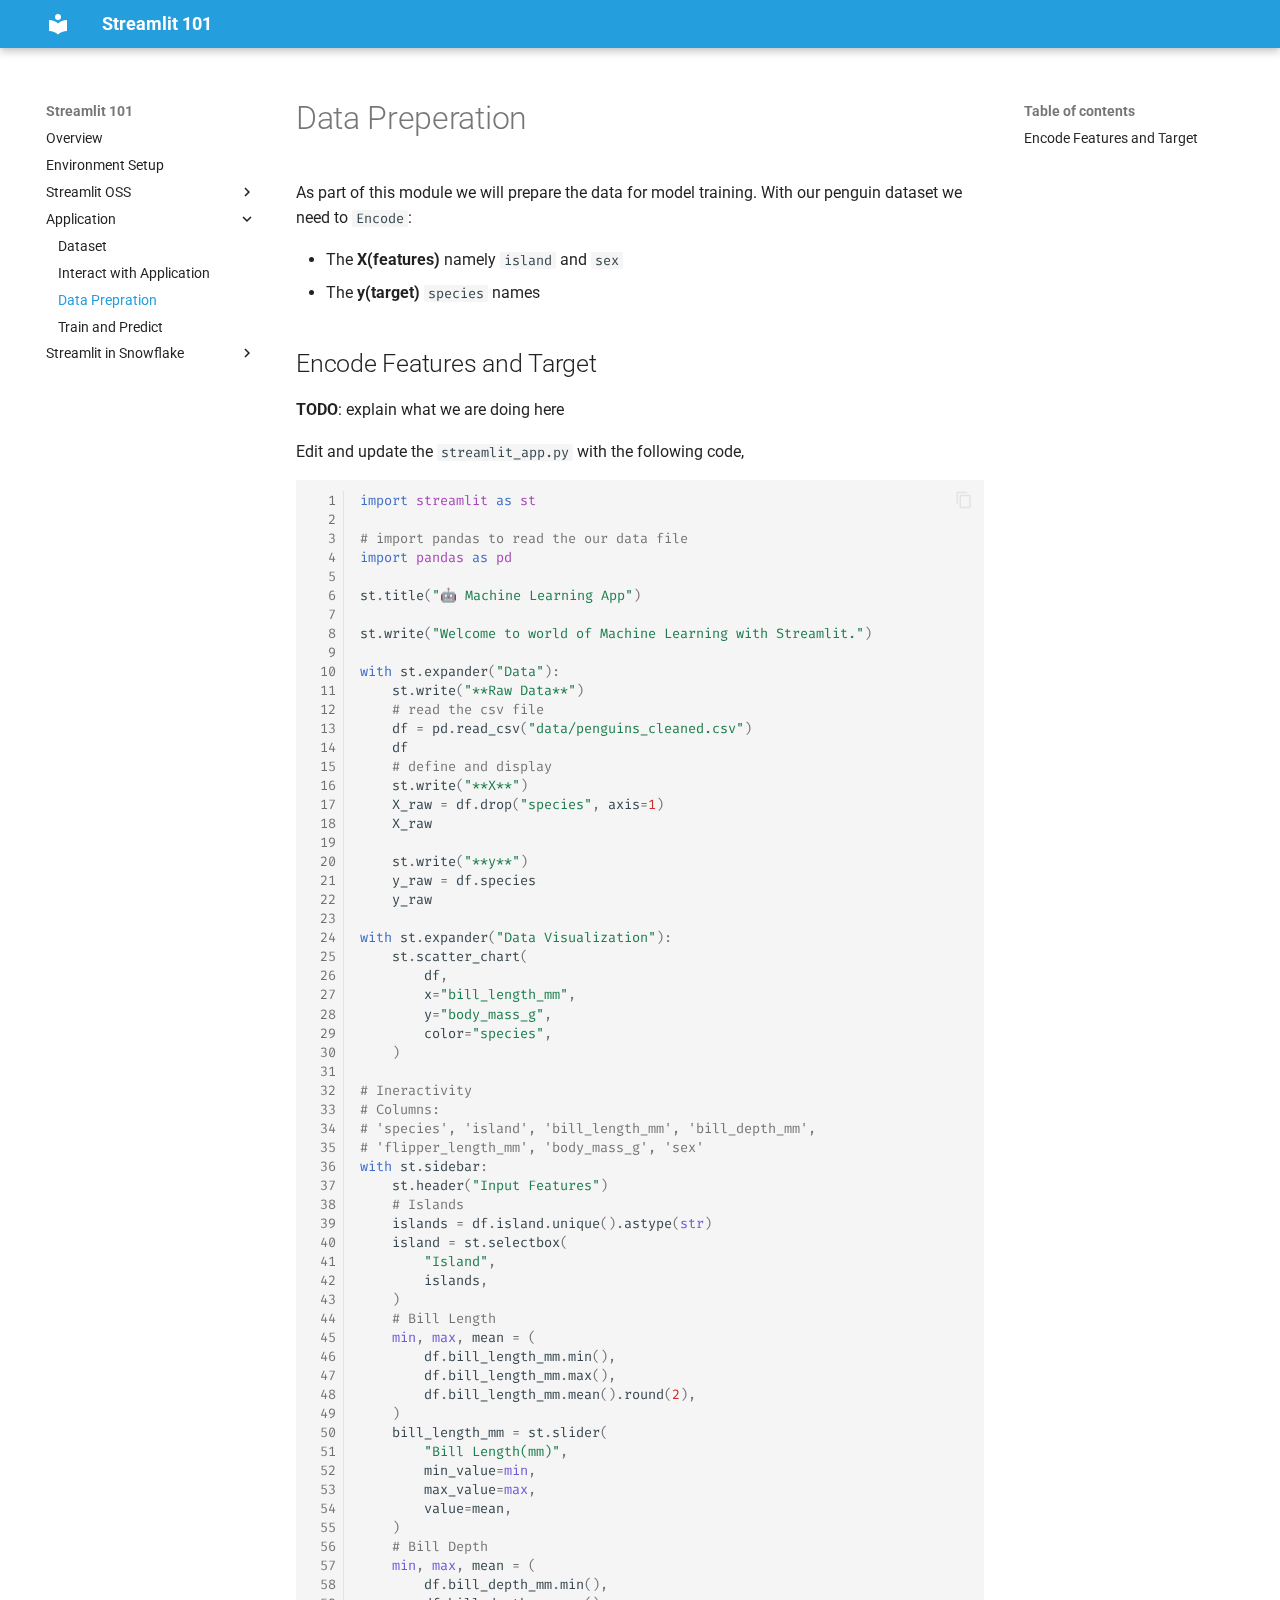
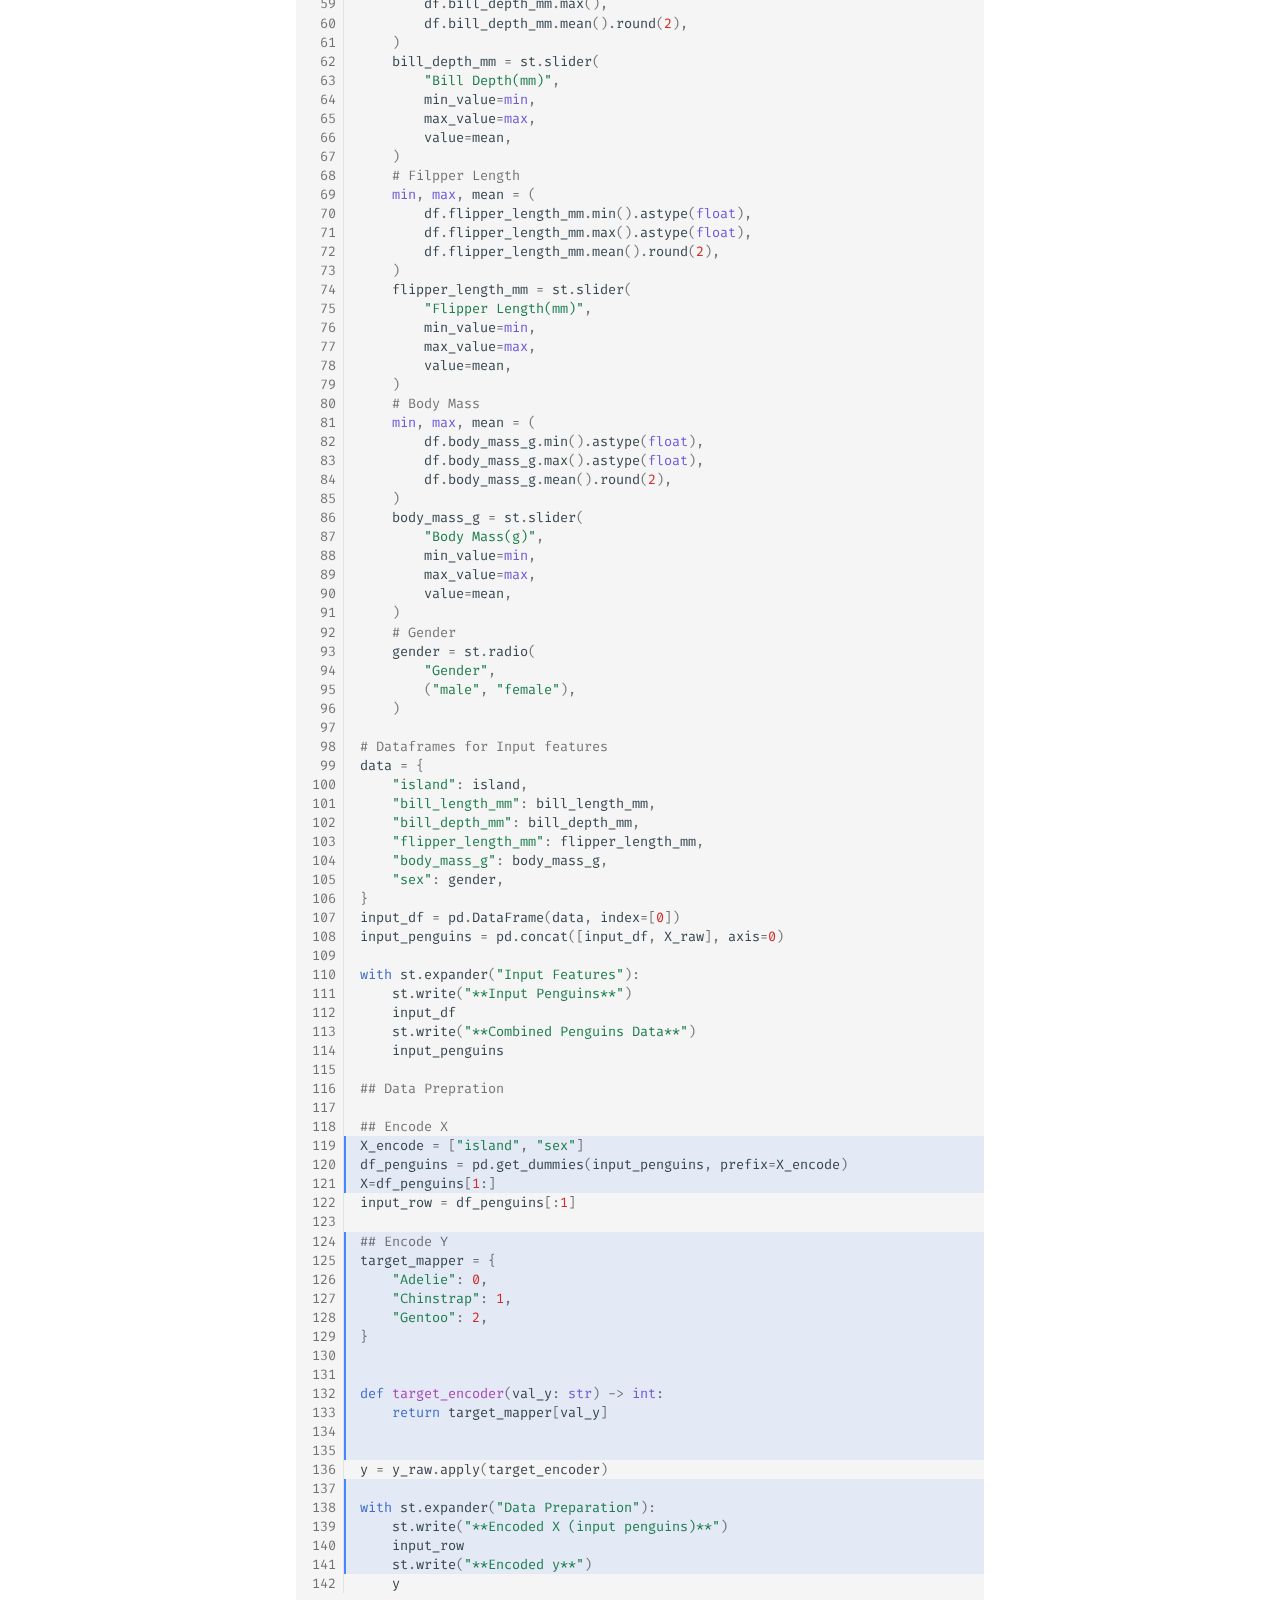
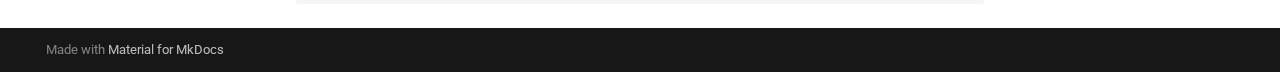
==== commit 6c06467f: "[Release]WIP: SiS Updates" ====
--- a/data_prepration/index.html
+++ b/data_prepration/index.html
@@ -10,6 +10,8 @@
       
       
       
+        <link rel="canonical" href="https://snowflake-labs.github.io/zero-to-streamlit/data_prepration/">
+      
       
         <link rel="prev" href="../interactivity/">
       
@@ -22,11 +24,14 @@
     
     
       
-        <title>Data Preperation - Streamlit 101</title>
+        <title>Data Prepration - Streamlit 101</title>
       
     
     
       <link rel="stylesheet" href="../assets/stylesheets/main.0253249f.min.css">
+      
+        
+        <link rel="stylesheet" href="../assets/stylesheets/palette.06af60db.min.css">
       
       
 
@@ -45,6 +50,8 @@
       
     
     
+      <link rel="stylesheet" href="../stylesheets/extra.css">
+    
     <script>__md_scope=new URL("..",location),__md_hash=e=>[...e].reduce(((e,_)=>(e<<5)-e+_.charCodeAt(0)),0),__md_get=(e,_=localStorage,t=__md_scope)=>JSON.parse(_.getItem(t.pathname+"."+e)),__md_set=(e,_,t=localStorage,a=__md_scope)=>{try{t.setItem(a.pathname+"."+e,JSON.stringify(_))}catch(e){}}</script>
     
       
@@ -55,7 +62,12 @@
   </head>
   
   
-    <body dir="ltr">
+    
+    
+    
+    
+    
+    <body dir="ltr" data-md-color-scheme="default" data-md-color-primary="custom" data-md-color-accent="indigo">
   
     
     <input class="md-toggle" data-md-toggle="drawer" type="checkbox" id="__drawer" autocomplete="off">
@@ -100,15 +112,15 @@
         <div class="md-header__topic" data-md-component="header-topic">
           <span class="md-ellipsis">
             
-              Data Preperation
+              Data Prepration
             
           </span>
         </div>
       </div>
     </div>
     
-    
-      <script>var palette=__md_get("__palette");if(palette&&palette.color){if("(prefers-color-scheme)"===palette.color.media){var media=matchMedia("(prefers-color-scheme: light)"),input=document.querySelector(media.matches?"[data-md-color-media='(prefers-color-scheme: light)']":"[data-md-color-media='(prefers-color-scheme: dark)']");palette.color.media=input.getAttribute("data-md-color-media"),palette.color.scheme=input.getAttribute("data-md-color-scheme"),palette.color.primary=input.getAttribute("data-md-color-primary"),palette.color.accent=input.getAttribute("data-md-color-accent")}for(var[key,value]of Object.entries(palette.color))document.body.setAttribute("data-md-color-"+key,value)}</script>
+      
+    
     
     
     
@@ -160,7 +172,7 @@
         
   
   <span class="md-ellipsis">
-    Zero to Streamlit
+    Overview
   </span>
   
 
@@ -180,7 +192,7 @@
         
   
   <span class="md-ellipsis">
-    Setup
+    Environment Setup
   </span>
   
 
@@ -191,6 +203,41 @@
     
       
       
+  
+  
+  
+  
+    
+    
+    
+    
+    <li class="md-nav__item md-nav__item--nested">
+      
+        
+        
+        <input class="md-nav__toggle md-toggle " type="checkbox" id="__nav_3" >
+        
+          
+          <label class="md-nav__link" for="__nav_3" id="__nav_3_label" tabindex="0">
+            
+  
+  <span class="md-ellipsis">
+    Streamlit OSS
+  </span>
+  
+
+            <span class="md-nav__icon md-icon"></span>
+          </label>
+        
+        <nav class="md-nav" data-md-level="1" aria-labelledby="__nav_3_label" aria-expanded="false">
+          <label class="md-nav__title" for="__nav_3">
+            <span class="md-nav__icon md-icon"></span>
+            Streamlit OSS
+          </label>
+          <ul class="md-nav__list" data-md-scrollfix>
+            
+              
+                
   
   
   
@@ -200,7 +247,7 @@
         
   
   <span class="md-ellipsis">
-    Deploy Application
+    Deploy
   </span>
   
 
@@ -208,9 +255,54 @@
     </li>
   
 
-    
-      
-      
+              
+            
+          </ul>
+        </nav>
+      
+    </li>
+  
+
+    
+      
+      
+  
+  
+    
+  
+  
+  
+    
+    
+    
+    
+    <li class="md-nav__item md-nav__item--active md-nav__item--nested">
+      
+        
+        
+        <input class="md-nav__toggle md-toggle " type="checkbox" id="__nav_4" checked>
+        
+          
+          <label class="md-nav__link" for="__nav_4" id="__nav_4_label" tabindex="0">
+            
+  
+  <span class="md-ellipsis">
+    Application
+  </span>
+  
+
+            <span class="md-nav__icon md-icon"></span>
+          </label>
+        
+        <nav class="md-nav" data-md-level="1" aria-labelledby="__nav_4_label" aria-expanded="true">
+          <label class="md-nav__title" for="__nav_4">
+            <span class="md-nav__icon md-icon"></span>
+            Application
+          </label>
+          <ul class="md-nav__list" data-md-scrollfix>
+            
+              
+                
   
   
   
@@ -228,9 +320,10 @@
     </li>
   
 
-    
-      
-      
+              
+            
+              
+                
   
   
   
@@ -240,7 +333,7 @@
         
   
   <span class="md-ellipsis">
-    Interactivity
+    Interact with Application
   </span>
   
 
@@ -248,9 +341,10 @@
     </li>
   
 
-    
-      
-      
+              
+            
+              
+                
   
   
     
@@ -269,7 +363,7 @@
           
   
   <span class="md-ellipsis">
-    Data Preperation
+    Data Prepration
   </span>
   
 
@@ -280,7 +374,7 @@
         
   
   <span class="md-ellipsis">
-    Data Preperation
+    Data Prepration
   </span>
   
 
@@ -317,9 +411,10 @@
     </li>
   
 
-    
-      
-      
+              
+            
+              
+                
   
   
   
@@ -329,11 +424,82 @@
         
   
   <span class="md-ellipsis">
-    Model Training
+    Train and Predict
   </span>
   
 
       </a>
+    </li>
+  
+
+              
+            
+          </ul>
+        </nav>
+      
+    </li>
+  
+
+    
+      
+      
+  
+  
+  
+  
+    
+    
+    
+    
+    <li class="md-nav__item md-nav__item--nested">
+      
+        
+        
+        <input class="md-nav__toggle md-toggle " type="checkbox" id="__nav_5" >
+        
+          
+          <label class="md-nav__link" for="__nav_5" id="__nav_5_label" tabindex="0">
+            
+  
+  <span class="md-ellipsis">
+    Streamlit in  Snowflake
+  </span>
+  
+
+            <span class="md-nav__icon md-icon"></span>
+          </label>
+        
+        <nav class="md-nav" data-md-level="1" aria-labelledby="__nav_5_label" aria-expanded="false">
+          <label class="md-nav__title" for="__nav_5">
+            <span class="md-nav__icon md-icon"></span>
+            Streamlit in  Snowflake
+          </label>
+          <ul class="md-nav__list" data-md-scrollfix>
+            
+              
+                
+  
+  
+  
+  
+    <li class="md-nav__item">
+      <a href="../snowflake_deploy/" class="md-nav__link">
+        
+  
+  <span class="md-ellipsis">
+    Deploy to Snowflake
+  </span>
+  
+
+      </a>
+    </li>
+  
+
+              
+            
+          </ul>
+        </nav>
+      
     </li>
   
 
@@ -388,13 +554,13 @@
                   
 
 
-<h1 id="data-preperation">Data Preperation</h1>
+<h1 id="data-preperation">Data Preperation<a class="headerlink" href="#data-preperation" title="Permanent link">&para;</a></h1>
 <p>As part of this module we will prepare the data for model training. With our penguin dataset we need to <code>Encode</code>:</p>
 <ul>
 <li>The <strong>X(features)</strong> namely <code>island</code> and <code>sex</code></li>
 <li>The <strong>y(target)</strong> <code>species</code> names</li>
 </ul>
-<h2 id="encode-features-and-target">Encode Features and Target</h2>
+<h2 id="encode-features-and-target">Encode Features and Target<a class="headerlink" href="#encode-features-and-target" title="Permanent link">&para;</a></h2>
 <p><strong>TODO</strong>: explain what we are doing here </p>
 <p>Edit and update the <code>streamlit_app.py</code> with the following code,</p>
 <div class="language-py highlight"><table class="highlighttable"><tr><td class="linenos"><div class="linenodiv"><pre><span></span><span class="normal"><a href="#__codelineno-0-1">  1</a></span>
--- a/assets/stylesheets/palette.06af60db.min.css
+++ b/assets/stylesheets/palette.06af60db.min.css
@@ -0,0 +1 @@
+@media screen{[data-md-color-scheme=slate]{--md-default-fg-color:hsla(var(--md-hue),15%,90%,0.82);--md-default-fg-color--light:hsla(var(--md-hue),15%,90%,0.56);--md-default-fg-color--lighter:hsla(var(--md-hue),15%,90%,0.32);--md-default-fg-color--lightest:hsla(var(--md-hue),15%,90%,0.12);--md-default-bg-color:hsla(var(--md-hue),15%,14%,1);--md-default-bg-color--light:hsla(var(--md-hue),15%,14%,0.54);--md-default-bg-color--lighter:hsla(var(--md-hue),15%,14%,0.26);--md-default-bg-color--lightest:hsla(var(--md-hue),15%,14%,0.07);--md-code-fg-color:hsla(var(--md-hue),18%,86%,0.82);--md-code-bg-color:hsla(var(--md-hue),15%,18%,1);--md-code-hl-color:#2977ff;--md-code-hl-color--light:#2977ff1a;--md-code-hl-number-color:#e6695b;--md-code-hl-special-color:#f06090;--md-code-hl-function-color:#c973d9;--md-code-hl-constant-color:#9383e2;--md-code-hl-keyword-color:#6791e0;--md-code-hl-string-color:#2fb170;--md-code-hl-name-color:var(--md-code-fg-color);--md-code-hl-operator-color:var(--md-default-fg-color--light);--md-code-hl-punctuation-color:var(--md-default-fg-color--light);--md-code-hl-comment-color:var(--md-default-fg-color--light);--md-code-hl-generic-color:var(--md-default-fg-color--light);--md-code-hl-variable-color:var(--md-default-fg-color--light);--md-typeset-color:var(--md-default-fg-color);--md-typeset-a-color:var(--md-primary-fg-color);--md-typeset-kbd-color:hsla(var(--md-hue),15%,90%,0.12);--md-typeset-kbd-accent-color:hsla(var(--md-hue),15%,90%,0.2);--md-typeset-kbd-border-color:hsla(var(--md-hue),15%,14%,1);--md-typeset-mark-color:#4287ff4d;--md-typeset-table-color:hsla(var(--md-hue),15%,95%,0.12);--md-typeset-table-color--light:hsla(var(--md-hue),15%,95%,0.035);--md-admonition-fg-color:var(--md-default-fg-color);--md-admonition-bg-color:var(--md-default-bg-color);--md-footer-bg-color:hsla(var(--md-hue),15%,10%,0.87);--md-footer-bg-color--dark:hsla(var(--md-hue),15%,8%,1);--md-shadow-z1:0 0.2rem 0.5rem #0000000d,0 0 0.05rem #0000001a;--md-shadow-z2:0 0.2rem 0.5rem #00000040,0 0 0.05rem #00000040;--md-shadow-z3:0 0.2rem 0.5rem #0006,0 0 0.05rem #00000059;color-scheme:dark}[data-md-color-scheme=slate] img[src$="#gh-light-mode-only"],[data-md-color-scheme=slate] img[src$="#only-light"]{display:none}[data-md-color-scheme=slate][data-md-color-primary=pink]{--md-typeset-a-color:#ed5487}[data-md-color-scheme=slate][data-md-color-primary=purple]{--md-typeset-a-color:#c46fd3}[data-md-color-scheme=slate][data-md-color-primary=deep-purple]{--md-typeset-a-color:#a47bea}[data-md-color-scheme=slate][data-md-color-primary=indigo]{--md-typeset-a-color:#5488e8}[data-md-color-scheme=slate][data-md-color-primary=teal]{--md-typeset-a-color:#00ccb8}[data-md-color-scheme=slate][data-md-color-primary=green]{--md-typeset-a-color:#71c174}[data-md-color-scheme=slate][data-md-color-primary=deep-orange]{--md-typeset-a-color:#ff764d}[data-md-color-scheme=slate][data-md-color-primary=brown]{--md-typeset-a-color:#c1775c}[data-md-color-scheme=slate][data-md-color-primary=black],[data-md-color-scheme=slate][data-md-color-primary=blue-grey],[data-md-color-scheme=slate][data-md-color-primary=grey],[data-md-color-scheme=slate][data-md-color-primary=white]{--md-typeset-a-color:#5e8bde}[data-md-color-switching] *,[data-md-color-switching] :after,[data-md-color-switching] :before{transition-duration:0ms!important}}[data-md-color-accent=red]{--md-accent-fg-color:#ff1947;--md-accent-fg-color--transparent:#ff19471a;--md-accent-bg-color:#fff;--md-accent-bg-color--light:#ffffffb3}[data-md-color-accent=pink]{--md-accent-fg-color:#f50056;--md-accent-fg-color--transparent:#f500561a;--md-accent-bg-color:#fff;--md-accent-bg-color--light:#ffffffb3}[data-md-color-accent=purple]{--md-accent-fg-color:#df41fb;--md-accent-fg-color--transparent:#df41fb1a;--md-accent-bg-color:#fff;--md-accent-bg-color--light:#ffffffb3}[data-md-color-accent=deep-purple]{--md-accent-fg-color:#7c4dff;--md-accent-fg-color--transparent:#7c4dff1a;--md-accent-bg-color:#fff;--md-accent-bg-color--light:#ffffffb3}[data-md-color-accent=indigo]{--md-accent-fg-color:#526cfe;--md-accent-fg-color--transparent:#526cfe1a;--md-accent-bg-color:#fff;--md-accent-bg-color--light:#ffffffb3}[data-md-color-accent=blue]{--md-accent-fg-color:#4287ff;--md-accent-fg-color--transparent:#4287ff1a;--md-accent-bg-color:#fff;--md-accent-bg-color--light:#ffffffb3}[data-md-color-accent=light-blue]{--md-accent-fg-color:#0091eb;--md-accent-fg-color--transparent:#0091eb1a;--md-accent-bg-color:#fff;--md-accent-bg-color--light:#ffffffb3}[data-md-color-accent=cyan]{--md-accent-fg-color:#00bad6;--md-accent-fg-color--transparent:#00bad61a;--md-accent-bg-color:#fff;--md-accent-bg-color--light:#ffffffb3}[data-md-color-accent=teal]{--md-accent-fg-color:#00bda4;--md-accent-fg-color--transparent:#00bda41a;--md-accent-bg-color:#fff;--md-accent-bg-color--light:#ffffffb3}[data-md-color-accent=green]{--md-accent-fg-color:#00c753;--md-accent-fg-color--transparent:#00c7531a;--md-accent-bg-color:#fff;--md-accent-bg-color--light:#ffffffb3}[data-md-color-accent=light-green]{--md-accent-fg-color:#63de17;--md-accent-fg-color--transparent:#63de171a;--md-accent-bg-color:#fff;--md-accent-bg-color--light:#ffffffb3}[data-md-color-accent=lime]{--md-accent-fg-color:#b0eb00;--md-accent-fg-color--transparent:#b0eb001a;--md-accent-bg-color:#000000de;--md-accent-bg-color--light:#0000008a}[data-md-color-accent=yellow]{--md-accent-fg-color:#ffd500;--md-accent-fg-color--transparent:#ffd5001a;--md-accent-bg-color:#000000de;--md-accent-bg-color--light:#0000008a}[data-md-color-accent=amber]{--md-accent-fg-color:#fa0;--md-accent-fg-color--transparent:#ffaa001a;--md-accent-bg-color:#000000de;--md-accent-bg-color--light:#0000008a}[data-md-color-accent=orange]{--md-accent-fg-color:#ff9100;--md-accent-fg-color--transparent:#ff91001a;--md-accent-bg-color:#000000de;--md-accent-bg-color--light:#0000008a}[data-md-color-accent=deep-orange]{--md-accent-fg-color:#ff6e42;--md-accent-fg-color--transparent:#ff6e421a;--md-accent-bg-color:#fff;--md-accent-bg-color--light:#ffffffb3}[data-md-color-primary=red]{--md-primary-fg-color:#ef5552;--md-primary-fg-color--light:#e57171;--md-primary-fg-color--dark:#e53734;--md-primary-bg-color:#fff;--md-primary-bg-color--light:#ffffffb3}[data-md-color-primary=pink]{--md-primary-fg-color:#e92063;--md-primary-fg-color--light:#ec417a;--md-primary-fg-color--dark:#c3185d;--md-primary-bg-color:#fff;--md-primary-bg-color--light:#ffffffb3}[data-md-color-primary=purple]{--md-primary-fg-color:#ab47bd;--md-primary-fg-color--light:#bb69c9;--md-primary-fg-color--dark:#8c24a8;--md-primary-bg-color:#fff;--md-primary-bg-color--light:#ffffffb3}[data-md-color-primary=deep-purple]{--md-primary-fg-color:#7e56c2;--md-primary-fg-color--light:#9574cd;--md-primary-fg-color--dark:#673ab6;--md-primary-bg-color:#fff;--md-primary-bg-color--light:#ffffffb3}[data-md-color-primary=indigo]{--md-primary-fg-color:#4051b5;--md-primary-fg-color--light:#5d6cc0;--md-primary-fg-color--dark:#303fa1;--md-primary-bg-color:#fff;--md-primary-bg-color--light:#ffffffb3}[data-md-color-primary=blue]{--md-primary-fg-color:#2094f3;--md-primary-fg-color--light:#42a5f5;--md-primary-fg-color--dark:#1975d2;--md-primary-bg-color:#fff;--md-primary-bg-color--light:#ffffffb3}[data-md-color-primary=light-blue]{--md-primary-fg-color:#02a6f2;--md-primary-fg-color--light:#28b5f6;--md-primary-fg-color--dark:#0287cf;--md-primary-bg-color:#fff;--md-primary-bg-color--light:#ffffffb3}[data-md-color-primary=cyan]{--md-primary-fg-color:#00bdd6;--md-primary-fg-color--light:#25c5da;--md-primary-fg-color--dark:#0097a8;--md-primary-bg-color:#fff;--md-primary-bg-color--light:#ffffffb3}[data-md-color-primary=teal]{--md-primary-fg-color:#009485;--md-primary-fg-color--light:#26a699;--md-primary-fg-color--dark:#007a6c;--md-primary-bg-color:#fff;--md-primary-bg-color--light:#ffffffb3}[data-md-color-primary=green]{--md-primary-fg-color:#4cae4f;--md-primary-fg-color--light:#68bb6c;--md-primary-fg-color--dark:#398e3d;--md-primary-bg-color:#fff;--md-primary-bg-color--light:#ffffffb3}[data-md-color-primary=light-green]{--md-primary-fg-color:#8bc34b;--md-primary-fg-color--light:#9ccc66;--md-primary-fg-color--dark:#689f38;--md-primary-bg-color:#fff;--md-primary-bg-color--light:#ffffffb3}[data-md-color-primary=lime]{--md-primary-fg-color:#cbdc38;--md-primary-fg-color--light:#d3e156;--md-primary-fg-color--dark:#b0b52c;--md-primary-bg-color:#000000de;--md-primary-bg-color--light:#0000008a}[data-md-color-primary=yellow]{--md-primary-fg-color:#ffec3d;--md-primary-fg-color--light:#ffee57;--md-primary-fg-color--dark:#fbc02d;--md-primary-bg-color:#000000de;--md-primary-bg-color--light:#0000008a}[data-md-color-primary=amber]{--md-primary-fg-color:#ffc105;--md-primary-fg-color--light:#ffc929;--md-primary-fg-color--dark:#ffa200;--md-primary-bg-color:#000000de;--md-primary-bg-color--light:#0000008a}[data-md-color-primary=orange]{--md-primary-fg-color:#ffa724;--md-primary-fg-color--light:#ffa724;--md-primary-fg-color--dark:#fa8900;--md-primary-bg-color:#000000de;--md-primary-bg-color--light:#0000008a}[data-md-color-primary=deep-orange]{--md-primary-fg-color:#ff6e42;--md-primary-fg-color--light:#ff8a66;--md-primary-fg-color--dark:#f4511f;--md-primary-bg-color:#fff;--md-primary-bg-color--light:#ffffffb3}[data-md-color-primary=brown]{--md-primary-fg-color:#795649;--md-primary-fg-color--light:#8d6e62;--md-primary-fg-color--dark:#5d4037;--md-primary-bg-color:#fff;--md-primary-bg-color--light:#ffffffb3}[data-md-color-primary=grey]{--md-primary-fg-color:#757575;--md-primary-fg-color--light:#9e9e9e;--md-primary-fg-color--dark:#616161;--md-primary-bg-color:#fff;--md-primary-bg-color--light:#ffffffb3;--md-typeset-a-color:#4051b5}[data-md-color-primary=blue-grey]{--md-primary-fg-color:#546d78;--md-primary-fg-color--light:#607c8a;--md-primary-fg-color--dark:#455a63;--md-primary-bg-color:#fff;--md-primary-bg-color--light:#ffffffb3;--md-typeset-a-color:#4051b5}[data-md-color-primary=light-green]:not([data-md-color-scheme=slate]){--md-typeset-a-color:#72ad2e}[data-md-color-primary=lime]:not([data-md-color-scheme=slate]){--md-typeset-a-color:#8b990a}[data-md-color-primary=yellow]:not([data-md-color-scheme=slate]){--md-typeset-a-color:#b8a500}[data-md-color-primary=amber]:not([data-md-color-scheme=slate]){--md-typeset-a-color:#d19d00}[data-md-color-primary=orange]:not([data-md-color-scheme=slate]){--md-typeset-a-color:#e68a00}[data-md-color-primary=white]{--md-primary-fg-color:hsla(var(--md-hue),0%,100%,1);--md-primary-fg-color--light:hsla(var(--md-hue),0%,100%,0.7);--md-primary-fg-color--dark:hsla(var(--md-hue),0%,0%,0.07);--md-primary-bg-color:hsla(var(--md-hue),0%,0%,0.87);--md-primary-bg-color--light:hsla(var(--md-hue),0%,0%,0.54);--md-typeset-a-color:#4051b5}[data-md-color-primary=white] .md-button{color:var(--md-typeset-a-color)}[data-md-color-primary=white] .md-button--primary{background-color:var(--md-typeset-a-color);border-color:var(--md-typeset-a-color);color:hsla(var(--md-hue),0%,100%,1)}@media screen and (min-width:60em){[data-md-color-primary=white] .md-search__form{background-color:hsla(var(--md-hue),0%,0%,.07)}[data-md-color-primary=white] .md-search__form:hover{background-color:hsla(var(--md-hue),0%,0%,.32)}[data-md-color-primary=white] .md-search__input+.md-search__icon{color:hsla(var(--md-hue),0%,0%,.87)}}@media screen and (min-width:76.25em){[data-md-color-primary=white] .md-tabs{border-bottom:.05rem solid #00000012}}[data-md-color-primary=black]{--md-primary-fg-color:hsla(var(--md-hue),15%,9%,1);--md-primary-fg-color--light:hsla(var(--md-hue),15%,9%,0.54);--md-primary-fg-color--dark:hsla(var(--md-hue),15%,9%,1);--md-primary-bg-color:hsla(var(--md-hue),15%,100%,1);--md-primary-bg-color--light:hsla(var(--md-hue),15%,100%,0.7);--md-typeset-a-color:#4051b5}[data-md-color-primary=black] .md-button{color:var(--md-typeset-a-color)}[data-md-color-primary=black] .md-button--primary{background-color:var(--md-typeset-a-color);border-color:var(--md-typeset-a-color);color:hsla(var(--md-hue),0%,100%,1)}[data-md-color-primary=black] .md-header{background-color:hsla(var(--md-hue),15%,9%,1)}@media screen and (max-width:59.984375em){[data-md-color-primary=black] .md-nav__source{background-color:hsla(var(--md-hue),15%,11%,.87)}}@media screen and (max-width:76.234375em){html [data-md-color-primary=black] .md-nav--primary .md-nav__title[for=__drawer]{background-color:hsla(var(--md-hue),15%,9%,1)}}@media screen and (min-width:76.25em){[data-md-color-primary=black] .md-tabs{background-color:hsla(var(--md-hue),15%,9%,1)}}--- a/stylesheets/extra.css
+++ b/stylesheets/extra.css
@@ -0,0 +1,5 @@
+:root {
+    --md-primary-fg-color: #249edc;
+    --md-primary-fg-color--light: #FFFFFF;
+    --md-primary-fg-color--dark: #11567F;
+}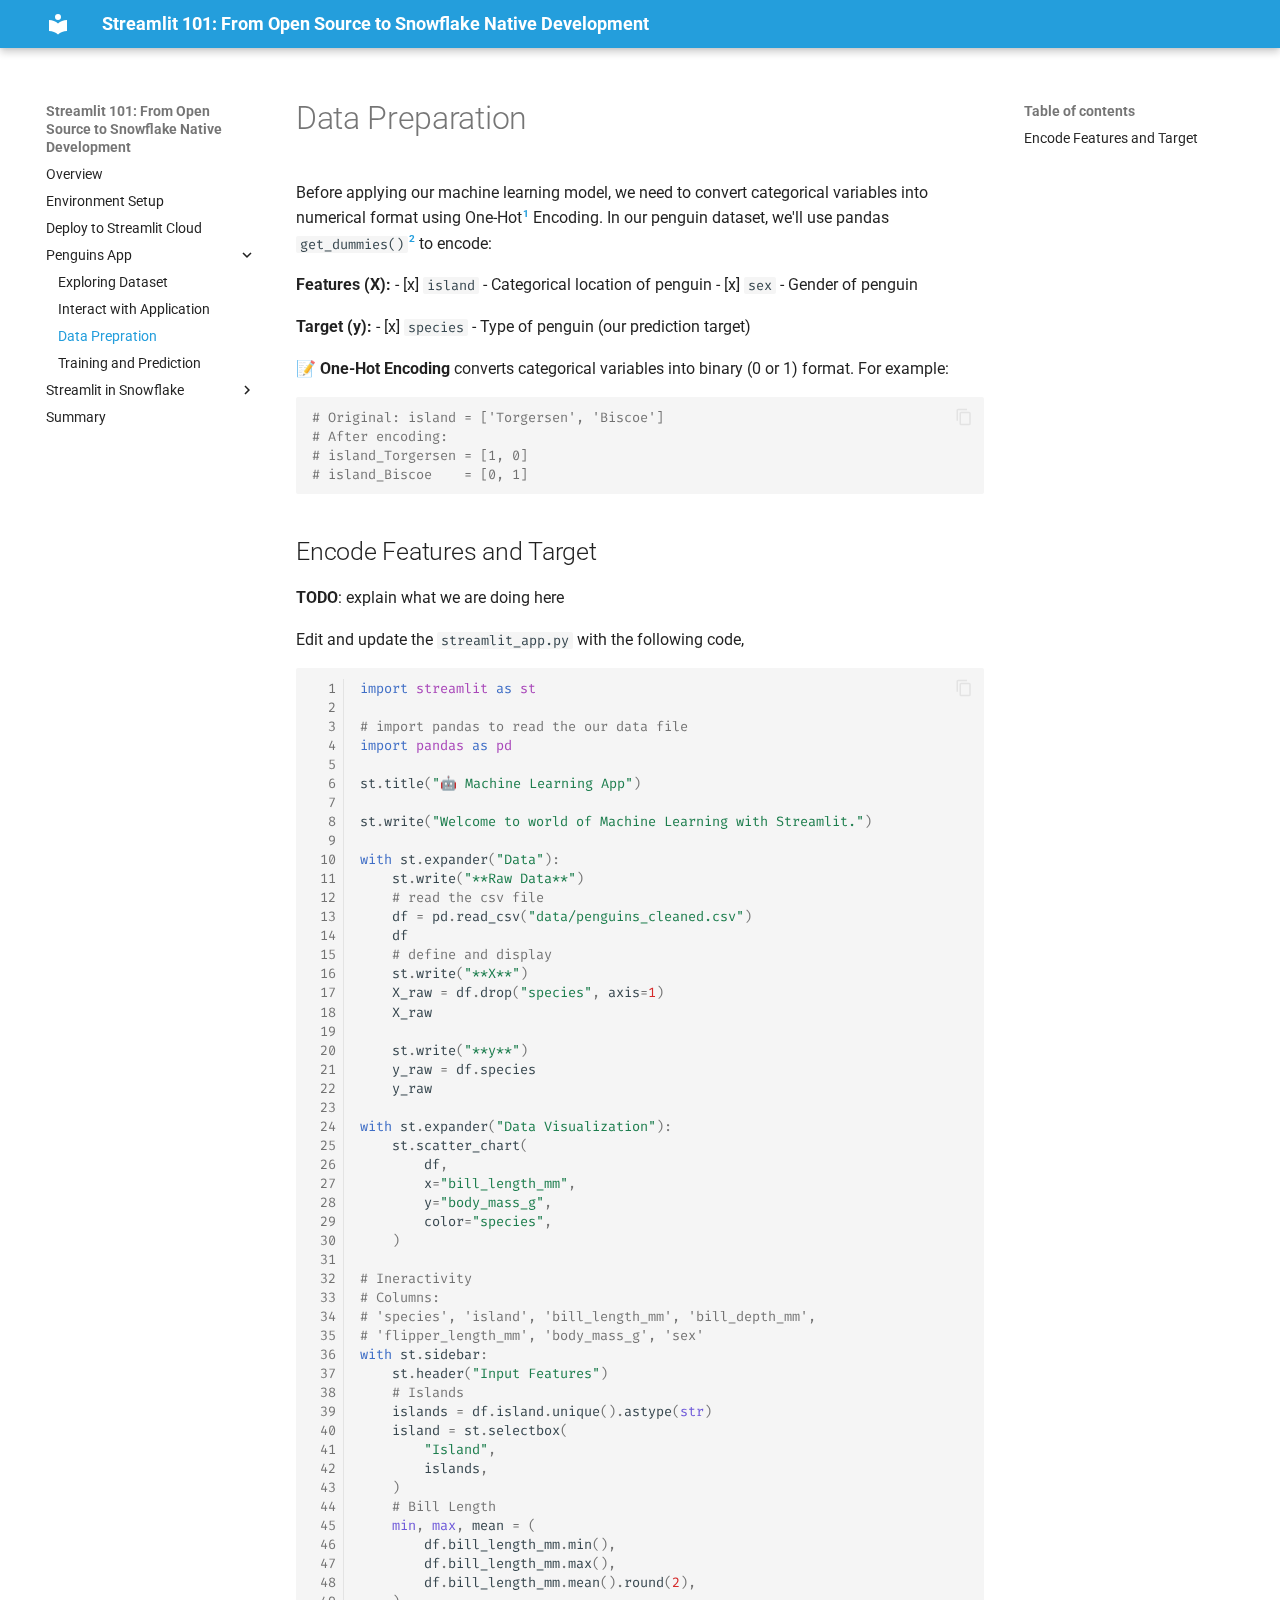
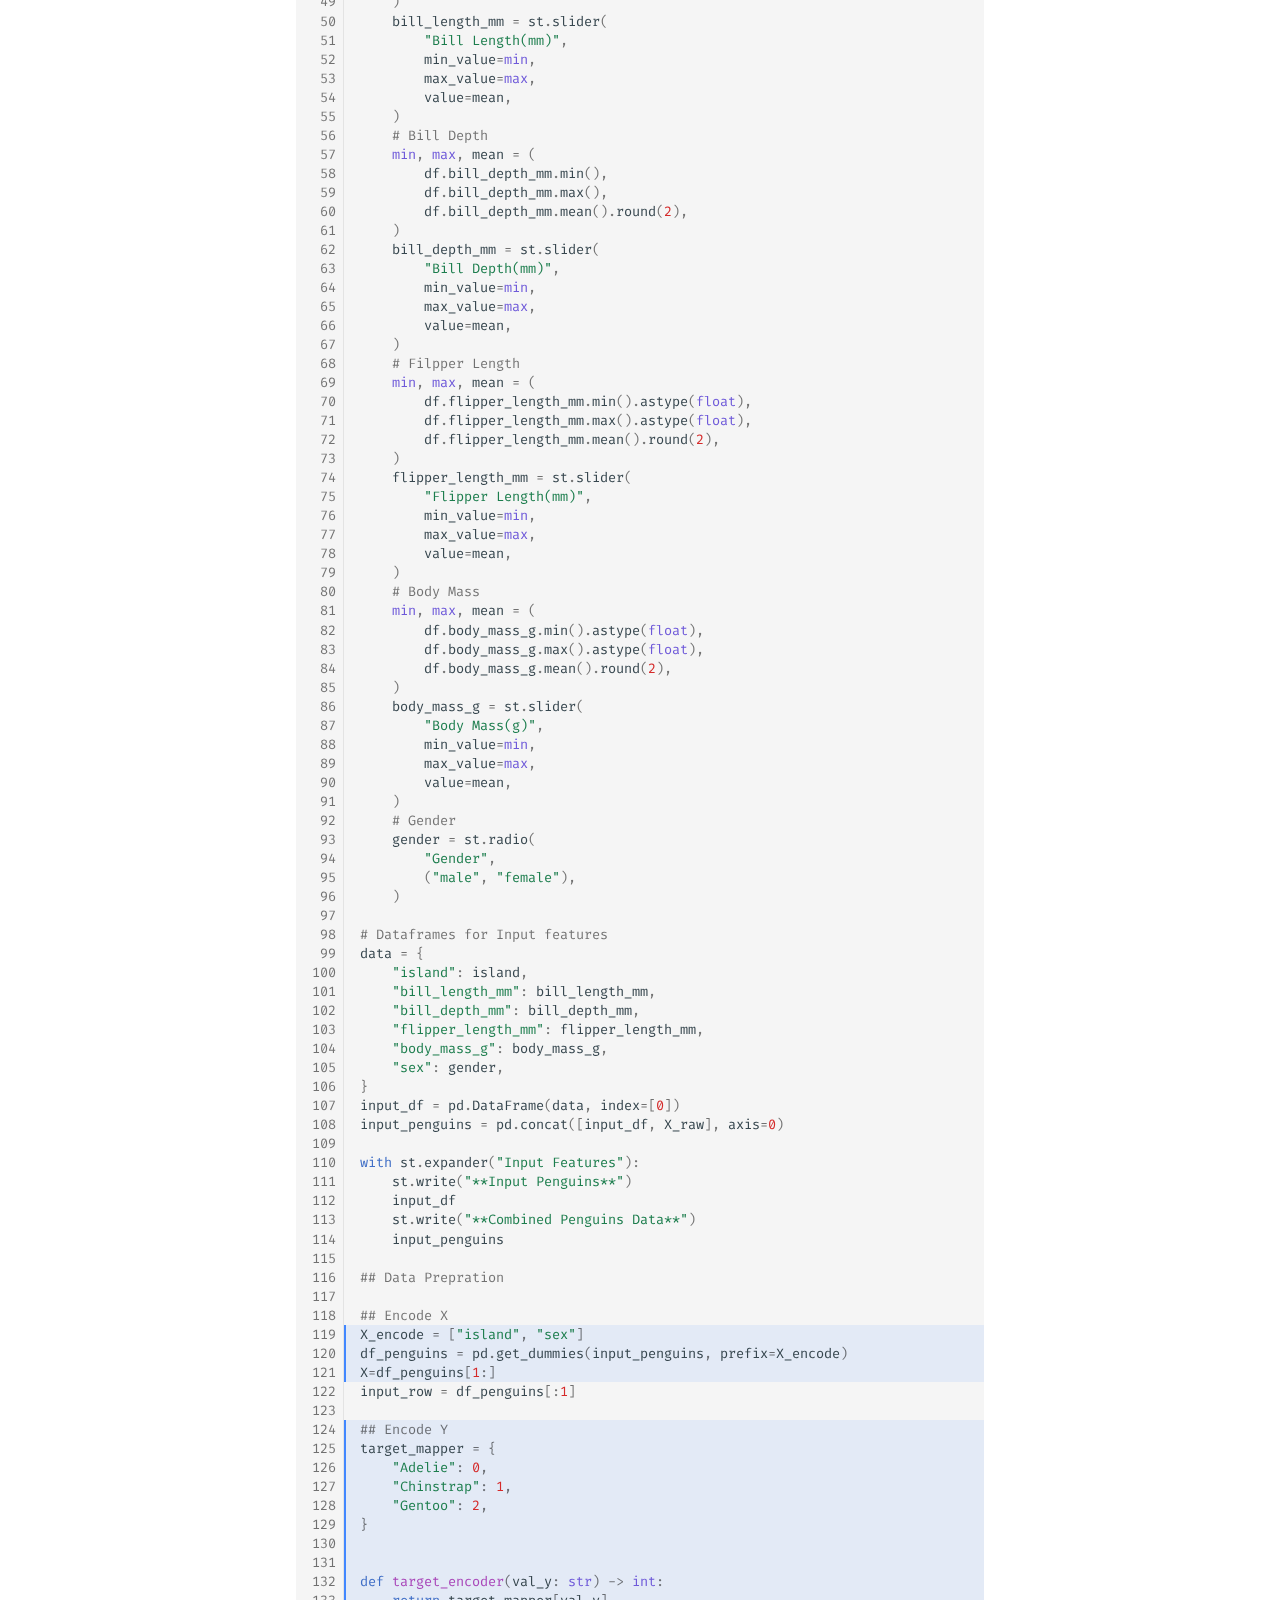
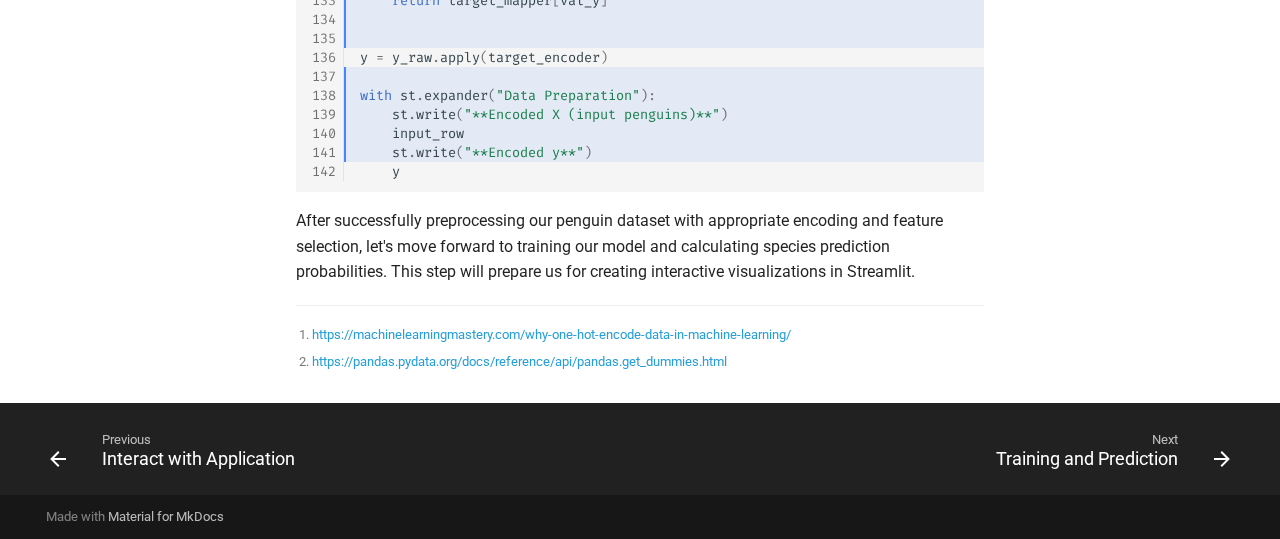
==== commit 7d19e04d: "[Release](docs): proof read and other updates" ====
--- a/data_prepration/index.html
+++ b/data_prepration/index.html
@@ -6,7 +6,7 @@
       <meta charset="utf-8">
       <meta name="viewport" content="width=device-width,initial-scale=1">
       
-        <meta name="description" content="Getting started with Streamlit">
+        <meta name="description" content="Getting started with Streamlit OSS and Streamlit in Snowflake.">
       
       
       
@@ -16,7 +16,7 @@
         <link rel="prev" href="../interactivity/">
       
       
-        <link rel="next" href="../model_training/">
+        <link rel="next" href="../train_and_predict/">
       
       
       <link rel="icon" href="../assets/images/favicon.png">
@@ -24,7 +24,7 @@
     
     
       
-        <title>Data Prepration - Streamlit 101</title>
+        <title>Data Prepration - Streamlit 101: From Open Source to Snowflake Native Development</title>
       
     
     
@@ -76,7 +76,7 @@
     <div data-md-component="skip">
       
         
-        <a href="#data-preperation" class="md-skip">
+        <a href="#data-preparation" class="md-skip">
           Skip to content
         </a>
       
@@ -92,7 +92,7 @@
 
 <header class="md-header md-header--shadow" data-md-component="header">
   <nav class="md-header__inner md-grid" aria-label="Header">
-    <a href=".." title="Streamlit 101" class="md-header__button md-logo" aria-label="Streamlit 101" data-md-component="logo">
+    <a href=".." title="Streamlit 101: From Open Source to Snowflake Native Development" class="md-header__button md-logo" aria-label="Streamlit 101: From Open Source to Snowflake Native Development" data-md-component="logo">
       
   
   <svg xmlns="http://www.w3.org/2000/svg" viewBox="0 0 24 24"><path d="M12 8a3 3 0 0 0 3-3 3 3 0 0 0-3-3 3 3 0 0 0-3 3 3 3 0 0 0 3 3m0 3.54C9.64 9.35 6.5 8 3 8v11c3.5 0 6.64 1.35 9 3.54 2.36-2.19 5.5-3.54 9-3.54V8c-3.5 0-6.64 1.35-9 3.54"/></svg>
@@ -106,7 +106,7 @@
       <div class="md-header__ellipsis">
         <div class="md-header__topic">
           <span class="md-ellipsis">
-            Streamlit 101
+            Streamlit 101: From Open Source to Snowflake Native Development
           </span>
         </div>
         <div class="md-header__topic" data-md-component="header-topic">
@@ -150,13 +150,13 @@
 
 <nav class="md-nav md-nav--primary" aria-label="Navigation" data-md-level="0">
   <label class="md-nav__title" for="__drawer">
-    <a href=".." title="Streamlit 101" class="md-nav__button md-logo" aria-label="Streamlit 101" data-md-component="logo">
+    <a href=".." title="Streamlit 101: From Open Source to Snowflake Native Development" class="md-nav__button md-logo" aria-label="Streamlit 101: From Open Source to Snowflake Native Development" data-md-component="logo">
       
   
   <svg xmlns="http://www.w3.org/2000/svg" viewBox="0 0 24 24"><path d="M12 8a3 3 0 0 0 3-3 3 3 0 0 0-3-3 3 3 0 0 0-3 3 3 3 0 0 0 3 3m0 3.54C9.64 9.35 6.5 8 3 8v11c3.5 0 6.64 1.35 9 3.54 2.36-2.19 5.5-3.54 9-3.54V8c-3.5 0-6.64 1.35-9 3.54"/></svg>
 
     </a>
-    Streamlit 101
+    Streamlit 101: From Open Source to Snowflake Native Development
   </label>
   
   <ul class="md-nav__list" data-md-scrollfix>
@@ -207,47 +207,12 @@
   
   
   
-    
-    
-    
-    
-    <li class="md-nav__item md-nav__item--nested">
-      
-        
-        
-        <input class="md-nav__toggle md-toggle " type="checkbox" id="__nav_3" >
-        
-          
-          <label class="md-nav__link" for="__nav_3" id="__nav_3_label" tabindex="0">
-            
-  
-  <span class="md-ellipsis">
-    Streamlit OSS
-  </span>
-  
-
-            <span class="md-nav__icon md-icon"></span>
-          </label>
-        
-        <nav class="md-nav" data-md-level="1" aria-labelledby="__nav_3_label" aria-expanded="false">
-          <label class="md-nav__title" for="__nav_3">
-            <span class="md-nav__icon md-icon"></span>
-            Streamlit OSS
-          </label>
-          <ul class="md-nav__list" data-md-scrollfix>
-            
-              
-                
-  
-  
-  
-  
     <li class="md-nav__item">
       <a href="../deploy_to_streamlit_cloud/" class="md-nav__link">
         
   
   <span class="md-ellipsis">
-    Deploy
+    Deploy to Streamlit Cloud
   </span>
   
 
@@ -255,14 +220,6 @@
     </li>
   
 
-              
-            
-          </ul>
-        </nav>
-      
-    </li>
-  
-
     
       
       
@@ -287,7 +244,7 @@
             
   
   <span class="md-ellipsis">
-    Application
+    Penguins App
   </span>
   
 
@@ -297,7 +254,7 @@
         <nav class="md-nav" data-md-level="1" aria-labelledby="__nav_4_label" aria-expanded="true">
           <label class="md-nav__title" for="__nav_4">
             <span class="md-nav__icon md-icon"></span>
-            Application
+            Penguins App
           </label>
           <ul class="md-nav__list" data-md-scrollfix>
             
@@ -312,7 +269,7 @@
         
   
   <span class="md-ellipsis">
-    Dataset
+    Exploring Dataset
   </span>
   
 
@@ -420,11 +377,11 @@
   
   
     <li class="md-nav__item">
-      <a href="../model_training/" class="md-nav__link">
-        
-  
-  <span class="md-ellipsis">
-    Train and Predict
+      <a href="../train_and_predict/" class="md-nav__link">
+        
+  
+  <span class="md-ellipsis">
+    Training and Prediction
   </span>
   
 
@@ -504,6 +461,26 @@
   
 
     
+      
+      
+  
+  
+  
+  
+    <li class="md-nav__item">
+      <a href="../summary/" class="md-nav__link">
+        
+  
+  <span class="md-ellipsis">
+    Summary
+  </span>
+  
+
+      </a>
+    </li>
+  
+
+    
   </ul>
 </nav>
                   </div>
@@ -554,299 +531,318 @@
                   
 
 
-<h1 id="data-preperation">Data Preperation<a class="headerlink" href="#data-preperation" title="Permanent link">&para;</a></h1>
-<p>As part of this module we will prepare the data for model training. With our penguin dataset we need to <code>Encode</code>:</p>
-<ul>
-<li>The <strong>X(features)</strong> namely <code>island</code> and <code>sex</code></li>
-<li>The <strong>y(target)</strong> <code>species</code> names</li>
-</ul>
+<h1 id="data-preparation">Data Preparation<a class="headerlink" href="#data-preparation" title="Permanent link">&para;</a></h1>
+<p>Before applying our machine learning model, we need to convert categorical variables into numerical format using One-Hot<sup id="fnref:1"><a class="footnote-ref" href="#fn:1">1</a></sup> Encoding. In our penguin dataset, we'll use pandas <code>get_dummies()</code><sup id="fnref:2"><a class="footnote-ref" href="#fn:2">2</a></sup> to encode:</p>
+<p><strong>Features (X):</strong>
+- [x] <code>island</code> - Categorical location of penguin
+- [x] <code>sex</code> - Gender of penguin</p>
+<p><strong>Target (y):</strong>
+- [x] <code>species</code> - Type of penguin (our prediction target)</p>
+<p>📝 <strong>One-Hot Encoding</strong> converts categorical variables into binary (0 or 1) format. For example:
+<div class="language-python highlight"><pre><span></span><code><span id="__span-0-1"><a id="__codelineno-0-1" name="__codelineno-0-1" href="#__codelineno-0-1"></a><span class="c1"># Original: island = [&#39;Torgersen&#39;, &#39;Biscoe&#39;]</span>
+</span><span id="__span-0-2"><a id="__codelineno-0-2" name="__codelineno-0-2" href="#__codelineno-0-2"></a><span class="c1"># After encoding:</span>
+</span><span id="__span-0-3"><a id="__codelineno-0-3" name="__codelineno-0-3" href="#__codelineno-0-3"></a><span class="c1"># island_Torgersen = [1, 0]</span>
+</span><span id="__span-0-4"><a id="__codelineno-0-4" name="__codelineno-0-4" href="#__codelineno-0-4"></a><span class="c1"># island_Biscoe    = [0, 1]</span>
+</span></code></pre></div></p>
 <h2 id="encode-features-and-target">Encode Features and Target<a class="headerlink" href="#encode-features-and-target" title="Permanent link">&para;</a></h2>
 <p><strong>TODO</strong>: explain what we are doing here </p>
 <p>Edit and update the <code>streamlit_app.py</code> with the following code,</p>
-<div class="language-py highlight"><table class="highlighttable"><tr><td class="linenos"><div class="linenodiv"><pre><span></span><span class="normal"><a href="#__codelineno-0-1">  1</a></span>
-<span class="normal"><a href="#__codelineno-0-2">  2</a></span>
-<span class="normal"><a href="#__codelineno-0-3">  3</a></span>
-<span class="normal"><a href="#__codelineno-0-4">  4</a></span>
-<span class="normal"><a href="#__codelineno-0-5">  5</a></span>
-<span class="normal"><a href="#__codelineno-0-6">  6</a></span>
-<span class="normal"><a href="#__codelineno-0-7">  7</a></span>
-<span class="normal"><a href="#__codelineno-0-8">  8</a></span>
-<span class="normal"><a href="#__codelineno-0-9">  9</a></span>
-<span class="normal"><a href="#__codelineno-0-10"> 10</a></span>
-<span class="normal"><a href="#__codelineno-0-11"> 11</a></span>
-<span class="normal"><a href="#__codelineno-0-12"> 12</a></span>
-<span class="normal"><a href="#__codelineno-0-13"> 13</a></span>
-<span class="normal"><a href="#__codelineno-0-14"> 14</a></span>
-<span class="normal"><a href="#__codelineno-0-15"> 15</a></span>
-<span class="normal"><a href="#__codelineno-0-16"> 16</a></span>
-<span class="normal"><a href="#__codelineno-0-17"> 17</a></span>
-<span class="normal"><a href="#__codelineno-0-18"> 18</a></span>
-<span class="normal"><a href="#__codelineno-0-19"> 19</a></span>
-<span class="normal"><a href="#__codelineno-0-20"> 20</a></span>
-<span class="normal"><a href="#__codelineno-0-21"> 21</a></span>
-<span class="normal"><a href="#__codelineno-0-22"> 22</a></span>
-<span class="normal"><a href="#__codelineno-0-23"> 23</a></span>
-<span class="normal"><a href="#__codelineno-0-24"> 24</a></span>
-<span class="normal"><a href="#__codelineno-0-25"> 25</a></span>
-<span class="normal"><a href="#__codelineno-0-26"> 26</a></span>
-<span class="normal"><a href="#__codelineno-0-27"> 27</a></span>
-<span class="normal"><a href="#__codelineno-0-28"> 28</a></span>
-<span class="normal"><a href="#__codelineno-0-29"> 29</a></span>
-<span class="normal"><a href="#__codelineno-0-30"> 30</a></span>
-<span class="normal"><a href="#__codelineno-0-31"> 31</a></span>
-<span class="normal"><a href="#__codelineno-0-32"> 32</a></span>
-<span class="normal"><a href="#__codelineno-0-33"> 33</a></span>
-<span class="normal"><a href="#__codelineno-0-34"> 34</a></span>
-<span class="normal"><a href="#__codelineno-0-35"> 35</a></span>
-<span class="normal"><a href="#__codelineno-0-36"> 36</a></span>
-<span class="normal"><a href="#__codelineno-0-37"> 37</a></span>
-<span class="normal"><a href="#__codelineno-0-38"> 38</a></span>
-<span class="normal"><a href="#__codelineno-0-39"> 39</a></span>
-<span class="normal"><a href="#__codelineno-0-40"> 40</a></span>
-<span class="normal"><a href="#__codelineno-0-41"> 41</a></span>
-<span class="normal"><a href="#__codelineno-0-42"> 42</a></span>
-<span class="normal"><a href="#__codelineno-0-43"> 43</a></span>
-<span class="normal"><a href="#__codelineno-0-44"> 44</a></span>
-<span class="normal"><a href="#__codelineno-0-45"> 45</a></span>
-<span class="normal"><a href="#__codelineno-0-46"> 46</a></span>
-<span class="normal"><a href="#__codelineno-0-47"> 47</a></span>
-<span class="normal"><a href="#__codelineno-0-48"> 48</a></span>
-<span class="normal"><a href="#__codelineno-0-49"> 49</a></span>
-<span class="normal"><a href="#__codelineno-0-50"> 50</a></span>
-<span class="normal"><a href="#__codelineno-0-51"> 51</a></span>
-<span class="normal"><a href="#__codelineno-0-52"> 52</a></span>
-<span class="normal"><a href="#__codelineno-0-53"> 53</a></span>
-<span class="normal"><a href="#__codelineno-0-54"> 54</a></span>
-<span class="normal"><a href="#__codelineno-0-55"> 55</a></span>
-<span class="normal"><a href="#__codelineno-0-56"> 56</a></span>
-<span class="normal"><a href="#__codelineno-0-57"> 57</a></span>
-<span class="normal"><a href="#__codelineno-0-58"> 58</a></span>
-<span class="normal"><a href="#__codelineno-0-59"> 59</a></span>
-<span class="normal"><a href="#__codelineno-0-60"> 60</a></span>
-<span class="normal"><a href="#__codelineno-0-61"> 61</a></span>
-<span class="normal"><a href="#__codelineno-0-62"> 62</a></span>
-<span class="normal"><a href="#__codelineno-0-63"> 63</a></span>
-<span class="normal"><a href="#__codelineno-0-64"> 64</a></span>
-<span class="normal"><a href="#__codelineno-0-65"> 65</a></span>
-<span class="normal"><a href="#__codelineno-0-66"> 66</a></span>
-<span class="normal"><a href="#__codelineno-0-67"> 67</a></span>
-<span class="normal"><a href="#__codelineno-0-68"> 68</a></span>
-<span class="normal"><a href="#__codelineno-0-69"> 69</a></span>
-<span class="normal"><a href="#__codelineno-0-70"> 70</a></span>
-<span class="normal"><a href="#__codelineno-0-71"> 71</a></span>
-<span class="normal"><a href="#__codelineno-0-72"> 72</a></span>
-<span class="normal"><a href="#__codelineno-0-73"> 73</a></span>
-<span class="normal"><a href="#__codelineno-0-74"> 74</a></span>
-<span class="normal"><a href="#__codelineno-0-75"> 75</a></span>
-<span class="normal"><a href="#__codelineno-0-76"> 76</a></span>
-<span class="normal"><a href="#__codelineno-0-77"> 77</a></span>
-<span class="normal"><a href="#__codelineno-0-78"> 78</a></span>
-<span class="normal"><a href="#__codelineno-0-79"> 79</a></span>
-<span class="normal"><a href="#__codelineno-0-80"> 80</a></span>
-<span class="normal"><a href="#__codelineno-0-81"> 81</a></span>
-<span class="normal"><a href="#__codelineno-0-82"> 82</a></span>
-<span class="normal"><a href="#__codelineno-0-83"> 83</a></span>
-<span class="normal"><a href="#__codelineno-0-84"> 84</a></span>
-<span class="normal"><a href="#__codelineno-0-85"> 85</a></span>
-<span class="normal"><a href="#__codelineno-0-86"> 86</a></span>
-<span class="normal"><a href="#__codelineno-0-87"> 87</a></span>
-<span class="normal"><a href="#__codelineno-0-88"> 88</a></span>
-<span class="normal"><a href="#__codelineno-0-89"> 89</a></span>
-<span class="normal"><a href="#__codelineno-0-90"> 90</a></span>
-<span class="normal"><a href="#__codelineno-0-91"> 91</a></span>
-<span class="normal"><a href="#__codelineno-0-92"> 92</a></span>
-<span class="normal"><a href="#__codelineno-0-93"> 93</a></span>
-<span class="normal"><a href="#__codelineno-0-94"> 94</a></span>
-<span class="normal"><a href="#__codelineno-0-95"> 95</a></span>
-<span class="normal"><a href="#__codelineno-0-96"> 96</a></span>
-<span class="normal"><a href="#__codelineno-0-97"> 97</a></span>
-<span class="normal"><a href="#__codelineno-0-98"> 98</a></span>
-<span class="normal"><a href="#__codelineno-0-99"> 99</a></span>
-<span class="normal"><a href="#__codelineno-0-100">100</a></span>
-<span class="normal"><a href="#__codelineno-0-101">101</a></span>
-<span class="normal"><a href="#__codelineno-0-102">102</a></span>
-<span class="normal"><a href="#__codelineno-0-103">103</a></span>
-<span class="normal"><a href="#__codelineno-0-104">104</a></span>
-<span class="normal"><a href="#__codelineno-0-105">105</a></span>
-<span class="normal"><a href="#__codelineno-0-106">106</a></span>
-<span class="normal"><a href="#__codelineno-0-107">107</a></span>
-<span class="normal"><a href="#__codelineno-0-108">108</a></span>
-<span class="normal"><a href="#__codelineno-0-109">109</a></span>
-<span class="normal"><a href="#__codelineno-0-110">110</a></span>
-<span class="normal"><a href="#__codelineno-0-111">111</a></span>
-<span class="normal"><a href="#__codelineno-0-112">112</a></span>
-<span class="normal"><a href="#__codelineno-0-113">113</a></span>
-<span class="normal"><a href="#__codelineno-0-114">114</a></span>
-<span class="normal"><a href="#__codelineno-0-115">115</a></span>
-<span class="normal"><a href="#__codelineno-0-116">116</a></span>
-<span class="normal"><a href="#__codelineno-0-117">117</a></span>
-<span class="normal"><a href="#__codelineno-0-118">118</a></span>
-<span class="normal"><a href="#__codelineno-0-119">119</a></span>
-<span class="normal"><a href="#__codelineno-0-120">120</a></span>
-<span class="normal"><a href="#__codelineno-0-121">121</a></span>
-<span class="normal"><a href="#__codelineno-0-122">122</a></span>
-<span class="normal"><a href="#__codelineno-0-123">123</a></span>
-<span class="normal"><a href="#__codelineno-0-124">124</a></span>
-<span class="normal"><a href="#__codelineno-0-125">125</a></span>
-<span class="normal"><a href="#__codelineno-0-126">126</a></span>
-<span class="normal"><a href="#__codelineno-0-127">127</a></span>
-<span class="normal"><a href="#__codelineno-0-128">128</a></span>
-<span class="normal"><a href="#__codelineno-0-129">129</a></span>
-<span class="normal"><a href="#__codelineno-0-130">130</a></span>
-<span class="normal"><a href="#__codelineno-0-131">131</a></span>
-<span class="normal"><a href="#__codelineno-0-132">132</a></span>
-<span class="normal"><a href="#__codelineno-0-133">133</a></span>
-<span class="normal"><a href="#__codelineno-0-134">134</a></span>
-<span class="normal"><a href="#__codelineno-0-135">135</a></span>
-<span class="normal"><a href="#__codelineno-0-136">136</a></span>
-<span class="normal"><a href="#__codelineno-0-137">137</a></span>
-<span class="normal"><a href="#__codelineno-0-138">138</a></span>
-<span class="normal"><a href="#__codelineno-0-139">139</a></span>
-<span class="normal"><a href="#__codelineno-0-140">140</a></span>
-<span class="normal"><a href="#__codelineno-0-141">141</a></span>
-<span class="normal"><a href="#__codelineno-0-142">142</a></span></pre></div></td><td class="code"><div><pre><span></span><code><span id="__span-0-1"><a id="__codelineno-0-1" name="__codelineno-0-1"></a><span class="kn">import</span> <span class="nn">streamlit</span> <span class="k">as</span> <span class="nn">st</span>
-</span><span id="__span-0-2"><a id="__codelineno-0-2" name="__codelineno-0-2"></a>
-</span><span id="__span-0-3"><a id="__codelineno-0-3" name="__codelineno-0-3"></a><span class="c1"># import pandas to read the our data file</span>
-</span><span id="__span-0-4"><a id="__codelineno-0-4" name="__codelineno-0-4"></a><span class="kn">import</span> <span class="nn">pandas</span> <span class="k">as</span> <span class="nn">pd</span>
-</span><span id="__span-0-5"><a id="__codelineno-0-5" name="__codelineno-0-5"></a>
-</span><span id="__span-0-6"><a id="__codelineno-0-6" name="__codelineno-0-6"></a><span class="n">st</span><span class="o">.</span><span class="n">title</span><span class="p">(</span><span class="s2">&quot;🤖 Machine Learning App&quot;</span><span class="p">)</span>
-</span><span id="__span-0-7"><a id="__codelineno-0-7" name="__codelineno-0-7"></a>
-</span><span id="__span-0-8"><a id="__codelineno-0-8" name="__codelineno-0-8"></a><span class="n">st</span><span class="o">.</span><span class="n">write</span><span class="p">(</span><span class="s2">&quot;Welcome to world of Machine Learning with Streamlit.&quot;</span><span class="p">)</span>
-</span><span id="__span-0-9"><a id="__codelineno-0-9" name="__codelineno-0-9"></a>
-</span><span id="__span-0-10"><a id="__codelineno-0-10" name="__codelineno-0-10"></a><span class="k">with</span> <span class="n">st</span><span class="o">.</span><span class="n">expander</span><span class="p">(</span><span class="s2">&quot;Data&quot;</span><span class="p">):</span>
-</span><span id="__span-0-11"><a id="__codelineno-0-11" name="__codelineno-0-11"></a>    <span class="n">st</span><span class="o">.</span><span class="n">write</span><span class="p">(</span><span class="s2">&quot;**Raw Data**&quot;</span><span class="p">)</span>
-</span><span id="__span-0-12"><a id="__codelineno-0-12" name="__codelineno-0-12"></a>    <span class="c1"># read the csv file</span>
-</span><span id="__span-0-13"><a id="__codelineno-0-13" name="__codelineno-0-13"></a>    <span class="n">df</span> <span class="o">=</span> <span class="n">pd</span><span class="o">.</span><span class="n">read_csv</span><span class="p">(</span><span class="s2">&quot;data/penguins_cleaned.csv&quot;</span><span class="p">)</span>
-</span><span id="__span-0-14"><a id="__codelineno-0-14" name="__codelineno-0-14"></a>    <span class="n">df</span>
-</span><span id="__span-0-15"><a id="__codelineno-0-15" name="__codelineno-0-15"></a>    <span class="c1"># define and display</span>
-</span><span id="__span-0-16"><a id="__codelineno-0-16" name="__codelineno-0-16"></a>    <span class="n">st</span><span class="o">.</span><span class="n">write</span><span class="p">(</span><span class="s2">&quot;**X**&quot;</span><span class="p">)</span>
-</span><span id="__span-0-17"><a id="__codelineno-0-17" name="__codelineno-0-17"></a>    <span class="n">X_raw</span> <span class="o">=</span> <span class="n">df</span><span class="o">.</span><span class="n">drop</span><span class="p">(</span><span class="s2">&quot;species&quot;</span><span class="p">,</span> <span class="n">axis</span><span class="o">=</span><span class="mi">1</span><span class="p">)</span>
-</span><span id="__span-0-18"><a id="__codelineno-0-18" name="__codelineno-0-18"></a>    <span class="n">X_raw</span>
-</span><span id="__span-0-19"><a id="__codelineno-0-19" name="__codelineno-0-19"></a>
-</span><span id="__span-0-20"><a id="__codelineno-0-20" name="__codelineno-0-20"></a>    <span class="n">st</span><span class="o">.</span><span class="n">write</span><span class="p">(</span><span class="s2">&quot;**y**&quot;</span><span class="p">)</span>
-</span><span id="__span-0-21"><a id="__codelineno-0-21" name="__codelineno-0-21"></a>    <span class="n">y_raw</span> <span class="o">=</span> <span class="n">df</span><span class="o">.</span><span class="n">species</span>
-</span><span id="__span-0-22"><a id="__codelineno-0-22" name="__codelineno-0-22"></a>    <span class="n">y_raw</span>
-</span><span id="__span-0-23"><a id="__codelineno-0-23" name="__codelineno-0-23"></a>
-</span><span id="__span-0-24"><a id="__codelineno-0-24" name="__codelineno-0-24"></a><span class="k">with</span> <span class="n">st</span><span class="o">.</span><span class="n">expander</span><span class="p">(</span><span class="s2">&quot;Data Visualization&quot;</span><span class="p">):</span>
-</span><span id="__span-0-25"><a id="__codelineno-0-25" name="__codelineno-0-25"></a>    <span class="n">st</span><span class="o">.</span><span class="n">scatter_chart</span><span class="p">(</span>
-</span><span id="__span-0-26"><a id="__codelineno-0-26" name="__codelineno-0-26"></a>        <span class="n">df</span><span class="p">,</span>
-</span><span id="__span-0-27"><a id="__codelineno-0-27" name="__codelineno-0-27"></a>        <span class="n">x</span><span class="o">=</span><span class="s2">&quot;bill_length_mm&quot;</span><span class="p">,</span>
-</span><span id="__span-0-28"><a id="__codelineno-0-28" name="__codelineno-0-28"></a>        <span class="n">y</span><span class="o">=</span><span class="s2">&quot;body_mass_g&quot;</span><span class="p">,</span>
-</span><span id="__span-0-29"><a id="__codelineno-0-29" name="__codelineno-0-29"></a>        <span class="n">color</span><span class="o">=</span><span class="s2">&quot;species&quot;</span><span class="p">,</span>
-</span><span id="__span-0-30"><a id="__codelineno-0-30" name="__codelineno-0-30"></a>    <span class="p">)</span>
-</span><span id="__span-0-31"><a id="__codelineno-0-31" name="__codelineno-0-31"></a>
-</span><span id="__span-0-32"><a id="__codelineno-0-32" name="__codelineno-0-32"></a><span class="c1"># Ineractivity</span>
-</span><span id="__span-0-33"><a id="__codelineno-0-33" name="__codelineno-0-33"></a><span class="c1"># Columns:</span>
-</span><span id="__span-0-34"><a id="__codelineno-0-34" name="__codelineno-0-34"></a><span class="c1"># &#39;species&#39;, &#39;island&#39;, &#39;bill_length_mm&#39;, &#39;bill_depth_mm&#39;,</span>
-</span><span id="__span-0-35"><a id="__codelineno-0-35" name="__codelineno-0-35"></a><span class="c1"># &#39;flipper_length_mm&#39;, &#39;body_mass_g&#39;, &#39;sex&#39;</span>
-</span><span id="__span-0-36"><a id="__codelineno-0-36" name="__codelineno-0-36"></a><span class="k">with</span> <span class="n">st</span><span class="o">.</span><span class="n">sidebar</span><span class="p">:</span>
-</span><span id="__span-0-37"><a id="__codelineno-0-37" name="__codelineno-0-37"></a>    <span class="n">st</span><span class="o">.</span><span class="n">header</span><span class="p">(</span><span class="s2">&quot;Input Features&quot;</span><span class="p">)</span>
-</span><span id="__span-0-38"><a id="__codelineno-0-38" name="__codelineno-0-38"></a>    <span class="c1"># Islands</span>
-</span><span id="__span-0-39"><a id="__codelineno-0-39" name="__codelineno-0-39"></a>    <span class="n">islands</span> <span class="o">=</span> <span class="n">df</span><span class="o">.</span><span class="n">island</span><span class="o">.</span><span class="n">unique</span><span class="p">()</span><span class="o">.</span><span class="n">astype</span><span class="p">(</span><span class="nb">str</span><span class="p">)</span>
-</span><span id="__span-0-40"><a id="__codelineno-0-40" name="__codelineno-0-40"></a>    <span class="n">island</span> <span class="o">=</span> <span class="n">st</span><span class="o">.</span><span class="n">selectbox</span><span class="p">(</span>
-</span><span id="__span-0-41"><a id="__codelineno-0-41" name="__codelineno-0-41"></a>        <span class="s2">&quot;Island&quot;</span><span class="p">,</span>
-</span><span id="__span-0-42"><a id="__codelineno-0-42" name="__codelineno-0-42"></a>        <span class="n">islands</span><span class="p">,</span>
-</span><span id="__span-0-43"><a id="__codelineno-0-43" name="__codelineno-0-43"></a>    <span class="p">)</span>
-</span><span id="__span-0-44"><a id="__codelineno-0-44" name="__codelineno-0-44"></a>    <span class="c1"># Bill Length</span>
-</span><span id="__span-0-45"><a id="__codelineno-0-45" name="__codelineno-0-45"></a>    <span class="nb">min</span><span class="p">,</span> <span class="nb">max</span><span class="p">,</span> <span class="n">mean</span> <span class="o">=</span> <span class="p">(</span>
-</span><span id="__span-0-46"><a id="__codelineno-0-46" name="__codelineno-0-46"></a>        <span class="n">df</span><span class="o">.</span><span class="n">bill_length_mm</span><span class="o">.</span><span class="n">min</span><span class="p">(),</span>
-</span><span id="__span-0-47"><a id="__codelineno-0-47" name="__codelineno-0-47"></a>        <span class="n">df</span><span class="o">.</span><span class="n">bill_length_mm</span><span class="o">.</span><span class="n">max</span><span class="p">(),</span>
-</span><span id="__span-0-48"><a id="__codelineno-0-48" name="__codelineno-0-48"></a>        <span class="n">df</span><span class="o">.</span><span class="n">bill_length_mm</span><span class="o">.</span><span class="n">mean</span><span class="p">()</span><span class="o">.</span><span class="n">round</span><span class="p">(</span><span class="mi">2</span><span class="p">),</span>
-</span><span id="__span-0-49"><a id="__codelineno-0-49" name="__codelineno-0-49"></a>    <span class="p">)</span>
-</span><span id="__span-0-50"><a id="__codelineno-0-50" name="__codelineno-0-50"></a>    <span class="n">bill_length_mm</span> <span class="o">=</span> <span class="n">st</span><span class="o">.</span><span class="n">slider</span><span class="p">(</span>
-</span><span id="__span-0-51"><a id="__codelineno-0-51" name="__codelineno-0-51"></a>        <span class="s2">&quot;Bill Length(mm)&quot;</span><span class="p">,</span>
-</span><span id="__span-0-52"><a id="__codelineno-0-52" name="__codelineno-0-52"></a>        <span class="n">min_value</span><span class="o">=</span><span class="nb">min</span><span class="p">,</span>
-</span><span id="__span-0-53"><a id="__codelineno-0-53" name="__codelineno-0-53"></a>        <span class="n">max_value</span><span class="o">=</span><span class="nb">max</span><span class="p">,</span>
-</span><span id="__span-0-54"><a id="__codelineno-0-54" name="__codelineno-0-54"></a>        <span class="n">value</span><span class="o">=</span><span class="n">mean</span><span class="p">,</span>
-</span><span id="__span-0-55"><a id="__codelineno-0-55" name="__codelineno-0-55"></a>    <span class="p">)</span>
-</span><span id="__span-0-56"><a id="__codelineno-0-56" name="__codelineno-0-56"></a>    <span class="c1"># Bill Depth</span>
-</span><span id="__span-0-57"><a id="__codelineno-0-57" name="__codelineno-0-57"></a>    <span class="nb">min</span><span class="p">,</span> <span class="nb">max</span><span class="p">,</span> <span class="n">mean</span> <span class="o">=</span> <span class="p">(</span>
-</span><span id="__span-0-58"><a id="__codelineno-0-58" name="__codelineno-0-58"></a>        <span class="n">df</span><span class="o">.</span><span class="n">bill_depth_mm</span><span class="o">.</span><span class="n">min</span><span class="p">(),</span>
-</span><span id="__span-0-59"><a id="__codelineno-0-59" name="__codelineno-0-59"></a>        <span class="n">df</span><span class="o">.</span><span class="n">bill_depth_mm</span><span class="o">.</span><span class="n">max</span><span class="p">(),</span>
-</span><span id="__span-0-60"><a id="__codelineno-0-60" name="__codelineno-0-60"></a>        <span class="n">df</span><span class="o">.</span><span class="n">bill_depth_mm</span><span class="o">.</span><span class="n">mean</span><span class="p">()</span><span class="o">.</span><span class="n">round</span><span class="p">(</span><span class="mi">2</span><span class="p">),</span>
-</span><span id="__span-0-61"><a id="__codelineno-0-61" name="__codelineno-0-61"></a>    <span class="p">)</span>
-</span><span id="__span-0-62"><a id="__codelineno-0-62" name="__codelineno-0-62"></a>    <span class="n">bill_depth_mm</span> <span class="o">=</span> <span class="n">st</span><span class="o">.</span><span class="n">slider</span><span class="p">(</span>
-</span><span id="__span-0-63"><a id="__codelineno-0-63" name="__codelineno-0-63"></a>        <span class="s2">&quot;Bill Depth(mm)&quot;</span><span class="p">,</span>
-</span><span id="__span-0-64"><a id="__codelineno-0-64" name="__codelineno-0-64"></a>        <span class="n">min_value</span><span class="o">=</span><span class="nb">min</span><span class="p">,</span>
-</span><span id="__span-0-65"><a id="__codelineno-0-65" name="__codelineno-0-65"></a>        <span class="n">max_value</span><span class="o">=</span><span class="nb">max</span><span class="p">,</span>
-</span><span id="__span-0-66"><a id="__codelineno-0-66" name="__codelineno-0-66"></a>        <span class="n">value</span><span class="o">=</span><span class="n">mean</span><span class="p">,</span>
-</span><span id="__span-0-67"><a id="__codelineno-0-67" name="__codelineno-0-67"></a>    <span class="p">)</span>
-</span><span id="__span-0-68"><a id="__codelineno-0-68" name="__codelineno-0-68"></a>    <span class="c1"># Filpper Length</span>
-</span><span id="__span-0-69"><a id="__codelineno-0-69" name="__codelineno-0-69"></a>    <span class="nb">min</span><span class="p">,</span> <span class="nb">max</span><span class="p">,</span> <span class="n">mean</span> <span class="o">=</span> <span class="p">(</span>
-</span><span id="__span-0-70"><a id="__codelineno-0-70" name="__codelineno-0-70"></a>        <span class="n">df</span><span class="o">.</span><span class="n">flipper_length_mm</span><span class="o">.</span><span class="n">min</span><span class="p">()</span><span class="o">.</span><span class="n">astype</span><span class="p">(</span><span class="nb">float</span><span class="p">),</span>
-</span><span id="__span-0-71"><a id="__codelineno-0-71" name="__codelineno-0-71"></a>        <span class="n">df</span><span class="o">.</span><span class="n">flipper_length_mm</span><span class="o">.</span><span class="n">max</span><span class="p">()</span><span class="o">.</span><span class="n">astype</span><span class="p">(</span><span class="nb">float</span><span class="p">),</span>
-</span><span id="__span-0-72"><a id="__codelineno-0-72" name="__codelineno-0-72"></a>        <span class="n">df</span><span class="o">.</span><span class="n">flipper_length_mm</span><span class="o">.</span><span class="n">mean</span><span class="p">()</span><span class="o">.</span><span class="n">round</span><span class="p">(</span><span class="mi">2</span><span class="p">),</span>
-</span><span id="__span-0-73"><a id="__codelineno-0-73" name="__codelineno-0-73"></a>    <span class="p">)</span>
-</span><span id="__span-0-74"><a id="__codelineno-0-74" name="__codelineno-0-74"></a>    <span class="n">flipper_length_mm</span> <span class="o">=</span> <span class="n">st</span><span class="o">.</span><span class="n">slider</span><span class="p">(</span>
-</span><span id="__span-0-75"><a id="__codelineno-0-75" name="__codelineno-0-75"></a>        <span class="s2">&quot;Flipper Length(mm)&quot;</span><span class="p">,</span>
-</span><span id="__span-0-76"><a id="__codelineno-0-76" name="__codelineno-0-76"></a>        <span class="n">min_value</span><span class="o">=</span><span class="nb">min</span><span class="p">,</span>
-</span><span id="__span-0-77"><a id="__codelineno-0-77" name="__codelineno-0-77"></a>        <span class="n">max_value</span><span class="o">=</span><span class="nb">max</span><span class="p">,</span>
-</span><span id="__span-0-78"><a id="__codelineno-0-78" name="__codelineno-0-78"></a>        <span class="n">value</span><span class="o">=</span><span class="n">mean</span><span class="p">,</span>
-</span><span id="__span-0-79"><a id="__codelineno-0-79" name="__codelineno-0-79"></a>    <span class="p">)</span>
-</span><span id="__span-0-80"><a id="__codelineno-0-80" name="__codelineno-0-80"></a>    <span class="c1"># Body Mass</span>
-</span><span id="__span-0-81"><a id="__codelineno-0-81" name="__codelineno-0-81"></a>    <span class="nb">min</span><span class="p">,</span> <span class="nb">max</span><span class="p">,</span> <span class="n">mean</span> <span class="o">=</span> <span class="p">(</span>
-</span><span id="__span-0-82"><a id="__codelineno-0-82" name="__codelineno-0-82"></a>        <span class="n">df</span><span class="o">.</span><span class="n">body_mass_g</span><span class="o">.</span><span class="n">min</span><span class="p">()</span><span class="o">.</span><span class="n">astype</span><span class="p">(</span><span class="nb">float</span><span class="p">),</span>
-</span><span id="__span-0-83"><a id="__codelineno-0-83" name="__codelineno-0-83"></a>        <span class="n">df</span><span class="o">.</span><span class="n">body_mass_g</span><span class="o">.</span><span class="n">max</span><span class="p">()</span><span class="o">.</span><span class="n">astype</span><span class="p">(</span><span class="nb">float</span><span class="p">),</span>
-</span><span id="__span-0-84"><a id="__codelineno-0-84" name="__codelineno-0-84"></a>        <span class="n">df</span><span class="o">.</span><span class="n">body_mass_g</span><span class="o">.</span><span class="n">mean</span><span class="p">()</span><span class="o">.</span><span class="n">round</span><span class="p">(</span><span class="mi">2</span><span class="p">),</span>
-</span><span id="__span-0-85"><a id="__codelineno-0-85" name="__codelineno-0-85"></a>    <span class="p">)</span>
-</span><span id="__span-0-86"><a id="__codelineno-0-86" name="__codelineno-0-86"></a>    <span class="n">body_mass_g</span> <span class="o">=</span> <span class="n">st</span><span class="o">.</span><span class="n">slider</span><span class="p">(</span>
-</span><span id="__span-0-87"><a id="__codelineno-0-87" name="__codelineno-0-87"></a>        <span class="s2">&quot;Body Mass(g)&quot;</span><span class="p">,</span>
-</span><span id="__span-0-88"><a id="__codelineno-0-88" name="__codelineno-0-88"></a>        <span class="n">min_value</span><span class="o">=</span><span class="nb">min</span><span class="p">,</span>
-</span><span id="__span-0-89"><a id="__codelineno-0-89" name="__codelineno-0-89"></a>        <span class="n">max_value</span><span class="o">=</span><span class="nb">max</span><span class="p">,</span>
-</span><span id="__span-0-90"><a id="__codelineno-0-90" name="__codelineno-0-90"></a>        <span class="n">value</span><span class="o">=</span><span class="n">mean</span><span class="p">,</span>
-</span><span id="__span-0-91"><a id="__codelineno-0-91" name="__codelineno-0-91"></a>    <span class="p">)</span>
-</span><span id="__span-0-92"><a id="__codelineno-0-92" name="__codelineno-0-92"></a>    <span class="c1"># Gender</span>
-</span><span id="__span-0-93"><a id="__codelineno-0-93" name="__codelineno-0-93"></a>    <span class="n">gender</span> <span class="o">=</span> <span class="n">st</span><span class="o">.</span><span class="n">radio</span><span class="p">(</span>
-</span><span id="__span-0-94"><a id="__codelineno-0-94" name="__codelineno-0-94"></a>        <span class="s2">&quot;Gender&quot;</span><span class="p">,</span>
-</span><span id="__span-0-95"><a id="__codelineno-0-95" name="__codelineno-0-95"></a>        <span class="p">(</span><span class="s2">&quot;male&quot;</span><span class="p">,</span> <span class="s2">&quot;female&quot;</span><span class="p">),</span>
-</span><span id="__span-0-96"><a id="__codelineno-0-96" name="__codelineno-0-96"></a>    <span class="p">)</span>
-</span><span id="__span-0-97"><a id="__codelineno-0-97" name="__codelineno-0-97"></a>
-</span><span id="__span-0-98"><a id="__codelineno-0-98" name="__codelineno-0-98"></a><span class="c1"># Dataframes for Input features</span>
-</span><span id="__span-0-99"><a id="__codelineno-0-99" name="__codelineno-0-99"></a><span class="n">data</span> <span class="o">=</span> <span class="p">{</span>
-</span><span id="__span-0-100"><a id="__codelineno-0-100" name="__codelineno-0-100"></a>    <span class="s2">&quot;island&quot;</span><span class="p">:</span> <span class="n">island</span><span class="p">,</span>
-</span><span id="__span-0-101"><a id="__codelineno-0-101" name="__codelineno-0-101"></a>    <span class="s2">&quot;bill_length_mm&quot;</span><span class="p">:</span> <span class="n">bill_length_mm</span><span class="p">,</span>
-</span><span id="__span-0-102"><a id="__codelineno-0-102" name="__codelineno-0-102"></a>    <span class="s2">&quot;bill_depth_mm&quot;</span><span class="p">:</span> <span class="n">bill_depth_mm</span><span class="p">,</span>
-</span><span id="__span-0-103"><a id="__codelineno-0-103" name="__codelineno-0-103"></a>    <span class="s2">&quot;flipper_length_mm&quot;</span><span class="p">:</span> <span class="n">flipper_length_mm</span><span class="p">,</span>
-</span><span id="__span-0-104"><a id="__codelineno-0-104" name="__codelineno-0-104"></a>    <span class="s2">&quot;body_mass_g&quot;</span><span class="p">:</span> <span class="n">body_mass_g</span><span class="p">,</span>
-</span><span id="__span-0-105"><a id="__codelineno-0-105" name="__codelineno-0-105"></a>    <span class="s2">&quot;sex&quot;</span><span class="p">:</span> <span class="n">gender</span><span class="p">,</span>
-</span><span id="__span-0-106"><a id="__codelineno-0-106" name="__codelineno-0-106"></a><span class="p">}</span>
-</span><span id="__span-0-107"><a id="__codelineno-0-107" name="__codelineno-0-107"></a><span class="n">input_df</span> <span class="o">=</span> <span class="n">pd</span><span class="o">.</span><span class="n">DataFrame</span><span class="p">(</span><span class="n">data</span><span class="p">,</span> <span class="n">index</span><span class="o">=</span><span class="p">[</span><span class="mi">0</span><span class="p">])</span>
-</span><span id="__span-0-108"><a id="__codelineno-0-108" name="__codelineno-0-108"></a><span class="n">input_penguins</span> <span class="o">=</span> <span class="n">pd</span><span class="o">.</span><span class="n">concat</span><span class="p">([</span><span class="n">input_df</span><span class="p">,</span> <span class="n">X_raw</span><span class="p">],</span> <span class="n">axis</span><span class="o">=</span><span class="mi">0</span><span class="p">)</span>
-</span><span id="__span-0-109"><a id="__codelineno-0-109" name="__codelineno-0-109"></a>
-</span><span id="__span-0-110"><a id="__codelineno-0-110" name="__codelineno-0-110"></a><span class="k">with</span> <span class="n">st</span><span class="o">.</span><span class="n">expander</span><span class="p">(</span><span class="s2">&quot;Input Features&quot;</span><span class="p">):</span>
-</span><span id="__span-0-111"><a id="__codelineno-0-111" name="__codelineno-0-111"></a>    <span class="n">st</span><span class="o">.</span><span class="n">write</span><span class="p">(</span><span class="s2">&quot;**Input Penguins**&quot;</span><span class="p">)</span>
-</span><span id="__span-0-112"><a id="__codelineno-0-112" name="__codelineno-0-112"></a>    <span class="n">input_df</span>
-</span><span id="__span-0-113"><a id="__codelineno-0-113" name="__codelineno-0-113"></a>    <span class="n">st</span><span class="o">.</span><span class="n">write</span><span class="p">(</span><span class="s2">&quot;**Combined Penguins Data**&quot;</span><span class="p">)</span>
-</span><span id="__span-0-114"><a id="__codelineno-0-114" name="__codelineno-0-114"></a>    <span class="n">input_penguins</span>
-</span><span id="__span-0-115"><a id="__codelineno-0-115" name="__codelineno-0-115"></a>
-</span><span id="__span-0-116"><a id="__codelineno-0-116" name="__codelineno-0-116"></a><span class="c1">## Data Prepration</span>
-</span><span id="__span-0-117"><a id="__codelineno-0-117" name="__codelineno-0-117"></a>
-</span><span id="__span-0-118"><a id="__codelineno-0-118" name="__codelineno-0-118"></a><span class="c1">## Encode X</span>
-</span><span id="__span-0-119"><a id="__codelineno-0-119" name="__codelineno-0-119"></a><span class="hll"><span class="n">X_encode</span> <span class="o">=</span> <span class="p">[</span><span class="s2">&quot;island&quot;</span><span class="p">,</span> <span class="s2">&quot;sex&quot;</span><span class="p">]</span>
-</span></span><span id="__span-0-120"><a id="__codelineno-0-120" name="__codelineno-0-120"></a><span class="hll"><span class="n">df_penguins</span> <span class="o">=</span> <span class="n">pd</span><span class="o">.</span><span class="n">get_dummies</span><span class="p">(</span><span class="n">input_penguins</span><span class="p">,</span> <span class="n">prefix</span><span class="o">=</span><span class="n">X_encode</span><span class="p">)</span>
-</span></span><span id="__span-0-121"><a id="__codelineno-0-121" name="__codelineno-0-121"></a><span class="hll"><span class="n">X</span><span class="o">=</span><span class="n">df_penguins</span><span class="p">[</span><span class="mi">1</span><span class="p">:]</span>
-</span></span><span id="__span-0-122"><a id="__codelineno-0-122" name="__codelineno-0-122"></a><span class="n">input_row</span> <span class="o">=</span> <span class="n">df_penguins</span><span class="p">[:</span><span class="mi">1</span><span class="p">]</span>
-</span><span id="__span-0-123"><a id="__codelineno-0-123" name="__codelineno-0-123"></a>
-</span><span id="__span-0-124"><a id="__codelineno-0-124" name="__codelineno-0-124"></a><span class="hll"><span class="c1">## Encode Y</span>
-</span></span><span id="__span-0-125"><a id="__codelineno-0-125" name="__codelineno-0-125"></a><span class="hll"><span class="n">target_mapper</span> <span class="o">=</span> <span class="p">{</span>
-</span></span><span id="__span-0-126"><a id="__codelineno-0-126" name="__codelineno-0-126"></a><span class="hll">    <span class="s2">&quot;Adelie&quot;</span><span class="p">:</span> <span class="mi">0</span><span class="p">,</span>
-</span></span><span id="__span-0-127"><a id="__codelineno-0-127" name="__codelineno-0-127"></a><span class="hll">    <span class="s2">&quot;Chinstrap&quot;</span><span class="p">:</span> <span class="mi">1</span><span class="p">,</span>
-</span></span><span id="__span-0-128"><a id="__codelineno-0-128" name="__codelineno-0-128"></a><span class="hll">    <span class="s2">&quot;Gentoo&quot;</span><span class="p">:</span> <span class="mi">2</span><span class="p">,</span>
-</span></span><span id="__span-0-129"><a id="__codelineno-0-129" name="__codelineno-0-129"></a><span class="hll"><span class="p">}</span>
-</span></span><span id="__span-0-130"><a id="__codelineno-0-130" name="__codelineno-0-130"></a><span class="hll">
-</span></span><span id="__span-0-131"><a id="__codelineno-0-131" name="__codelineno-0-131"></a><span class="hll">
-</span></span><span id="__span-0-132"><a id="__codelineno-0-132" name="__codelineno-0-132"></a><span class="hll"><span class="k">def</span> <span class="nf">target_encoder</span><span class="p">(</span><span class="n">val_y</span><span class="p">:</span> <span class="nb">str</span><span class="p">)</span> <span class="o">-&gt;</span> <span class="nb">int</span><span class="p">:</span>
-</span></span><span id="__span-0-133"><a id="__codelineno-0-133" name="__codelineno-0-133"></a><span class="hll">    <span class="k">return</span> <span class="n">target_mapper</span><span class="p">[</span><span class="n">val_y</span><span class="p">]</span>
-</span></span><span id="__span-0-134"><a id="__codelineno-0-134" name="__codelineno-0-134"></a><span class="hll">
-</span></span><span id="__span-0-135"><a id="__codelineno-0-135" name="__codelineno-0-135"></a><span class="hll">
-</span></span><span id="__span-0-136"><a id="__codelineno-0-136" name="__codelineno-0-136"></a><span class="n">y</span> <span class="o">=</span> <span class="n">y_raw</span><span class="o">.</span><span class="n">apply</span><span class="p">(</span><span class="n">target_encoder</span><span class="p">)</span>
-</span><span id="__span-0-137"><a id="__codelineno-0-137" name="__codelineno-0-137"></a><span class="hll">
-</span></span><span id="__span-0-138"><a id="__codelineno-0-138" name="__codelineno-0-138"></a><span class="hll"><span class="k">with</span> <span class="n">st</span><span class="o">.</span><span class="n">expander</span><span class="p">(</span><span class="s2">&quot;Data Preparation&quot;</span><span class="p">):</span>
-</span></span><span id="__span-0-139"><a id="__codelineno-0-139" name="__codelineno-0-139"></a><span class="hll">    <span class="n">st</span><span class="o">.</span><span class="n">write</span><span class="p">(</span><span class="s2">&quot;**Encoded X (input penguins)**&quot;</span><span class="p">)</span>
-</span></span><span id="__span-0-140"><a id="__codelineno-0-140" name="__codelineno-0-140"></a><span class="hll">    <span class="n">input_row</span>
-</span></span><span id="__span-0-141"><a id="__codelineno-0-141" name="__codelineno-0-141"></a><span class="hll">    <span class="n">st</span><span class="o">.</span><span class="n">write</span><span class="p">(</span><span class="s2">&quot;**Encoded y**&quot;</span><span class="p">)</span>
-</span></span><span id="__span-0-142"><a id="__codelineno-0-142" name="__codelineno-0-142"></a>    <span class="n">y</span>
+<div class="language-py highlight"><table class="highlighttable"><tr><td class="linenos"><div class="linenodiv"><pre><span></span><span class="normal"><a href="#__codelineno-1-1">  1</a></span>
+<span class="normal"><a href="#__codelineno-1-2">  2</a></span>
+<span class="normal"><a href="#__codelineno-1-3">  3</a></span>
+<span class="normal"><a href="#__codelineno-1-4">  4</a></span>
+<span class="normal"><a href="#__codelineno-1-5">  5</a></span>
+<span class="normal"><a href="#__codelineno-1-6">  6</a></span>
+<span class="normal"><a href="#__codelineno-1-7">  7</a></span>
+<span class="normal"><a href="#__codelineno-1-8">  8</a></span>
+<span class="normal"><a href="#__codelineno-1-9">  9</a></span>
+<span class="normal"><a href="#__codelineno-1-10"> 10</a></span>
+<span class="normal"><a href="#__codelineno-1-11"> 11</a></span>
+<span class="normal"><a href="#__codelineno-1-12"> 12</a></span>
+<span class="normal"><a href="#__codelineno-1-13"> 13</a></span>
+<span class="normal"><a href="#__codelineno-1-14"> 14</a></span>
+<span class="normal"><a href="#__codelineno-1-15"> 15</a></span>
+<span class="normal"><a href="#__codelineno-1-16"> 16</a></span>
+<span class="normal"><a href="#__codelineno-1-17"> 17</a></span>
+<span class="normal"><a href="#__codelineno-1-18"> 18</a></span>
+<span class="normal"><a href="#__codelineno-1-19"> 19</a></span>
+<span class="normal"><a href="#__codelineno-1-20"> 20</a></span>
+<span class="normal"><a href="#__codelineno-1-21"> 21</a></span>
+<span class="normal"><a href="#__codelineno-1-22"> 22</a></span>
+<span class="normal"><a href="#__codelineno-1-23"> 23</a></span>
+<span class="normal"><a href="#__codelineno-1-24"> 24</a></span>
+<span class="normal"><a href="#__codelineno-1-25"> 25</a></span>
+<span class="normal"><a href="#__codelineno-1-26"> 26</a></span>
+<span class="normal"><a href="#__codelineno-1-27"> 27</a></span>
+<span class="normal"><a href="#__codelineno-1-28"> 28</a></span>
+<span class="normal"><a href="#__codelineno-1-29"> 29</a></span>
+<span class="normal"><a href="#__codelineno-1-30"> 30</a></span>
+<span class="normal"><a href="#__codelineno-1-31"> 31</a></span>
+<span class="normal"><a href="#__codelineno-1-32"> 32</a></span>
+<span class="normal"><a href="#__codelineno-1-33"> 33</a></span>
+<span class="normal"><a href="#__codelineno-1-34"> 34</a></span>
+<span class="normal"><a href="#__codelineno-1-35"> 35</a></span>
+<span class="normal"><a href="#__codelineno-1-36"> 36</a></span>
+<span class="normal"><a href="#__codelineno-1-37"> 37</a></span>
+<span class="normal"><a href="#__codelineno-1-38"> 38</a></span>
+<span class="normal"><a href="#__codelineno-1-39"> 39</a></span>
+<span class="normal"><a href="#__codelineno-1-40"> 40</a></span>
+<span class="normal"><a href="#__codelineno-1-41"> 41</a></span>
+<span class="normal"><a href="#__codelineno-1-42"> 42</a></span>
+<span class="normal"><a href="#__codelineno-1-43"> 43</a></span>
+<span class="normal"><a href="#__codelineno-1-44"> 44</a></span>
+<span class="normal"><a href="#__codelineno-1-45"> 45</a></span>
+<span class="normal"><a href="#__codelineno-1-46"> 46</a></span>
+<span class="normal"><a href="#__codelineno-1-47"> 47</a></span>
+<span class="normal"><a href="#__codelineno-1-48"> 48</a></span>
+<span class="normal"><a href="#__codelineno-1-49"> 49</a></span>
+<span class="normal"><a href="#__codelineno-1-50"> 50</a></span>
+<span class="normal"><a href="#__codelineno-1-51"> 51</a></span>
+<span class="normal"><a href="#__codelineno-1-52"> 52</a></span>
+<span class="normal"><a href="#__codelineno-1-53"> 53</a></span>
+<span class="normal"><a href="#__codelineno-1-54"> 54</a></span>
+<span class="normal"><a href="#__codelineno-1-55"> 55</a></span>
+<span class="normal"><a href="#__codelineno-1-56"> 56</a></span>
+<span class="normal"><a href="#__codelineno-1-57"> 57</a></span>
+<span class="normal"><a href="#__codelineno-1-58"> 58</a></span>
+<span class="normal"><a href="#__codelineno-1-59"> 59</a></span>
+<span class="normal"><a href="#__codelineno-1-60"> 60</a></span>
+<span class="normal"><a href="#__codelineno-1-61"> 61</a></span>
+<span class="normal"><a href="#__codelineno-1-62"> 62</a></span>
+<span class="normal"><a href="#__codelineno-1-63"> 63</a></span>
+<span class="normal"><a href="#__codelineno-1-64"> 64</a></span>
+<span class="normal"><a href="#__codelineno-1-65"> 65</a></span>
+<span class="normal"><a href="#__codelineno-1-66"> 66</a></span>
+<span class="normal"><a href="#__codelineno-1-67"> 67</a></span>
+<span class="normal"><a href="#__codelineno-1-68"> 68</a></span>
+<span class="normal"><a href="#__codelineno-1-69"> 69</a></span>
+<span class="normal"><a href="#__codelineno-1-70"> 70</a></span>
+<span class="normal"><a href="#__codelineno-1-71"> 71</a></span>
+<span class="normal"><a href="#__codelineno-1-72"> 72</a></span>
+<span class="normal"><a href="#__codelineno-1-73"> 73</a></span>
+<span class="normal"><a href="#__codelineno-1-74"> 74</a></span>
+<span class="normal"><a href="#__codelineno-1-75"> 75</a></span>
+<span class="normal"><a href="#__codelineno-1-76"> 76</a></span>
+<span class="normal"><a href="#__codelineno-1-77"> 77</a></span>
+<span class="normal"><a href="#__codelineno-1-78"> 78</a></span>
+<span class="normal"><a href="#__codelineno-1-79"> 79</a></span>
+<span class="normal"><a href="#__codelineno-1-80"> 80</a></span>
+<span class="normal"><a href="#__codelineno-1-81"> 81</a></span>
+<span class="normal"><a href="#__codelineno-1-82"> 82</a></span>
+<span class="normal"><a href="#__codelineno-1-83"> 83</a></span>
+<span class="normal"><a href="#__codelineno-1-84"> 84</a></span>
+<span class="normal"><a href="#__codelineno-1-85"> 85</a></span>
+<span class="normal"><a href="#__codelineno-1-86"> 86</a></span>
+<span class="normal"><a href="#__codelineno-1-87"> 87</a></span>
+<span class="normal"><a href="#__codelineno-1-88"> 88</a></span>
+<span class="normal"><a href="#__codelineno-1-89"> 89</a></span>
+<span class="normal"><a href="#__codelineno-1-90"> 90</a></span>
+<span class="normal"><a href="#__codelineno-1-91"> 91</a></span>
+<span class="normal"><a href="#__codelineno-1-92"> 92</a></span>
+<span class="normal"><a href="#__codelineno-1-93"> 93</a></span>
+<span class="normal"><a href="#__codelineno-1-94"> 94</a></span>
+<span class="normal"><a href="#__codelineno-1-95"> 95</a></span>
+<span class="normal"><a href="#__codelineno-1-96"> 96</a></span>
+<span class="normal"><a href="#__codelineno-1-97"> 97</a></span>
+<span class="normal"><a href="#__codelineno-1-98"> 98</a></span>
+<span class="normal"><a href="#__codelineno-1-99"> 99</a></span>
+<span class="normal"><a href="#__codelineno-1-100">100</a></span>
+<span class="normal"><a href="#__codelineno-1-101">101</a></span>
+<span class="normal"><a href="#__codelineno-1-102">102</a></span>
+<span class="normal"><a href="#__codelineno-1-103">103</a></span>
+<span class="normal"><a href="#__codelineno-1-104">104</a></span>
+<span class="normal"><a href="#__codelineno-1-105">105</a></span>
+<span class="normal"><a href="#__codelineno-1-106">106</a></span>
+<span class="normal"><a href="#__codelineno-1-107">107</a></span>
+<span class="normal"><a href="#__codelineno-1-108">108</a></span>
+<span class="normal"><a href="#__codelineno-1-109">109</a></span>
+<span class="normal"><a href="#__codelineno-1-110">110</a></span>
+<span class="normal"><a href="#__codelineno-1-111">111</a></span>
+<span class="normal"><a href="#__codelineno-1-112">112</a></span>
+<span class="normal"><a href="#__codelineno-1-113">113</a></span>
+<span class="normal"><a href="#__codelineno-1-114">114</a></span>
+<span class="normal"><a href="#__codelineno-1-115">115</a></span>
+<span class="normal"><a href="#__codelineno-1-116">116</a></span>
+<span class="normal"><a href="#__codelineno-1-117">117</a></span>
+<span class="normal"><a href="#__codelineno-1-118">118</a></span>
+<span class="normal"><a href="#__codelineno-1-119">119</a></span>
+<span class="normal"><a href="#__codelineno-1-120">120</a></span>
+<span class="normal"><a href="#__codelineno-1-121">121</a></span>
+<span class="normal"><a href="#__codelineno-1-122">122</a></span>
+<span class="normal"><a href="#__codelineno-1-123">123</a></span>
+<span class="normal"><a href="#__codelineno-1-124">124</a></span>
+<span class="normal"><a href="#__codelineno-1-125">125</a></span>
+<span class="normal"><a href="#__codelineno-1-126">126</a></span>
+<span class="normal"><a href="#__codelineno-1-127">127</a></span>
+<span class="normal"><a href="#__codelineno-1-128">128</a></span>
+<span class="normal"><a href="#__codelineno-1-129">129</a></span>
+<span class="normal"><a href="#__codelineno-1-130">130</a></span>
+<span class="normal"><a href="#__codelineno-1-131">131</a></span>
+<span class="normal"><a href="#__codelineno-1-132">132</a></span>
+<span class="normal"><a href="#__codelineno-1-133">133</a></span>
+<span class="normal"><a href="#__codelineno-1-134">134</a></span>
+<span class="normal"><a href="#__codelineno-1-135">135</a></span>
+<span class="normal"><a href="#__codelineno-1-136">136</a></span>
+<span class="normal"><a href="#__codelineno-1-137">137</a></span>
+<span class="normal"><a href="#__codelineno-1-138">138</a></span>
+<span class="normal"><a href="#__codelineno-1-139">139</a></span>
+<span class="normal"><a href="#__codelineno-1-140">140</a></span>
+<span class="normal"><a href="#__codelineno-1-141">141</a></span>
+<span class="normal"><a href="#__codelineno-1-142">142</a></span></pre></div></td><td class="code"><div><pre><span></span><code><span id="__span-1-1"><a id="__codelineno-1-1" name="__codelineno-1-1"></a><span class="kn">import</span> <span class="nn">streamlit</span> <span class="k">as</span> <span class="nn">st</span>
+</span><span id="__span-1-2"><a id="__codelineno-1-2" name="__codelineno-1-2"></a>
+</span><span id="__span-1-3"><a id="__codelineno-1-3" name="__codelineno-1-3"></a><span class="c1"># import pandas to read the our data file</span>
+</span><span id="__span-1-4"><a id="__codelineno-1-4" name="__codelineno-1-4"></a><span class="kn">import</span> <span class="nn">pandas</span> <span class="k">as</span> <span class="nn">pd</span>
+</span><span id="__span-1-5"><a id="__codelineno-1-5" name="__codelineno-1-5"></a>
+</span><span id="__span-1-6"><a id="__codelineno-1-6" name="__codelineno-1-6"></a><span class="n">st</span><span class="o">.</span><span class="n">title</span><span class="p">(</span><span class="s2">&quot;🤖 Machine Learning App&quot;</span><span class="p">)</span>
+</span><span id="__span-1-7"><a id="__codelineno-1-7" name="__codelineno-1-7"></a>
+</span><span id="__span-1-8"><a id="__codelineno-1-8" name="__codelineno-1-8"></a><span class="n">st</span><span class="o">.</span><span class="n">write</span><span class="p">(</span><span class="s2">&quot;Welcome to world of Machine Learning with Streamlit.&quot;</span><span class="p">)</span>
+</span><span id="__span-1-9"><a id="__codelineno-1-9" name="__codelineno-1-9"></a>
+</span><span id="__span-1-10"><a id="__codelineno-1-10" name="__codelineno-1-10"></a><span class="k">with</span> <span class="n">st</span><span class="o">.</span><span class="n">expander</span><span class="p">(</span><span class="s2">&quot;Data&quot;</span><span class="p">):</span>
+</span><span id="__span-1-11"><a id="__codelineno-1-11" name="__codelineno-1-11"></a>    <span class="n">st</span><span class="o">.</span><span class="n">write</span><span class="p">(</span><span class="s2">&quot;**Raw Data**&quot;</span><span class="p">)</span>
+</span><span id="__span-1-12"><a id="__codelineno-1-12" name="__codelineno-1-12"></a>    <span class="c1"># read the csv file</span>
+</span><span id="__span-1-13"><a id="__codelineno-1-13" name="__codelineno-1-13"></a>    <span class="n">df</span> <span class="o">=</span> <span class="n">pd</span><span class="o">.</span><span class="n">read_csv</span><span class="p">(</span><span class="s2">&quot;data/penguins_cleaned.csv&quot;</span><span class="p">)</span>
+</span><span id="__span-1-14"><a id="__codelineno-1-14" name="__codelineno-1-14"></a>    <span class="n">df</span>
+</span><span id="__span-1-15"><a id="__codelineno-1-15" name="__codelineno-1-15"></a>    <span class="c1"># define and display</span>
+</span><span id="__span-1-16"><a id="__codelineno-1-16" name="__codelineno-1-16"></a>    <span class="n">st</span><span class="o">.</span><span class="n">write</span><span class="p">(</span><span class="s2">&quot;**X**&quot;</span><span class="p">)</span>
+</span><span id="__span-1-17"><a id="__codelineno-1-17" name="__codelineno-1-17"></a>    <span class="n">X_raw</span> <span class="o">=</span> <span class="n">df</span><span class="o">.</span><span class="n">drop</span><span class="p">(</span><span class="s2">&quot;species&quot;</span><span class="p">,</span> <span class="n">axis</span><span class="o">=</span><span class="mi">1</span><span class="p">)</span>
+</span><span id="__span-1-18"><a id="__codelineno-1-18" name="__codelineno-1-18"></a>    <span class="n">X_raw</span>
+</span><span id="__span-1-19"><a id="__codelineno-1-19" name="__codelineno-1-19"></a>
+</span><span id="__span-1-20"><a id="__codelineno-1-20" name="__codelineno-1-20"></a>    <span class="n">st</span><span class="o">.</span><span class="n">write</span><span class="p">(</span><span class="s2">&quot;**y**&quot;</span><span class="p">)</span>
+</span><span id="__span-1-21"><a id="__codelineno-1-21" name="__codelineno-1-21"></a>    <span class="n">y_raw</span> <span class="o">=</span> <span class="n">df</span><span class="o">.</span><span class="n">species</span>
+</span><span id="__span-1-22"><a id="__codelineno-1-22" name="__codelineno-1-22"></a>    <span class="n">y_raw</span>
+</span><span id="__span-1-23"><a id="__codelineno-1-23" name="__codelineno-1-23"></a>
+</span><span id="__span-1-24"><a id="__codelineno-1-24" name="__codelineno-1-24"></a><span class="k">with</span> <span class="n">st</span><span class="o">.</span><span class="n">expander</span><span class="p">(</span><span class="s2">&quot;Data Visualization&quot;</span><span class="p">):</span>
+</span><span id="__span-1-25"><a id="__codelineno-1-25" name="__codelineno-1-25"></a>    <span class="n">st</span><span class="o">.</span><span class="n">scatter_chart</span><span class="p">(</span>
+</span><span id="__span-1-26"><a id="__codelineno-1-26" name="__codelineno-1-26"></a>        <span class="n">df</span><span class="p">,</span>
+</span><span id="__span-1-27"><a id="__codelineno-1-27" name="__codelineno-1-27"></a>        <span class="n">x</span><span class="o">=</span><span class="s2">&quot;bill_length_mm&quot;</span><span class="p">,</span>
+</span><span id="__span-1-28"><a id="__codelineno-1-28" name="__codelineno-1-28"></a>        <span class="n">y</span><span class="o">=</span><span class="s2">&quot;body_mass_g&quot;</span><span class="p">,</span>
+</span><span id="__span-1-29"><a id="__codelineno-1-29" name="__codelineno-1-29"></a>        <span class="n">color</span><span class="o">=</span><span class="s2">&quot;species&quot;</span><span class="p">,</span>
+</span><span id="__span-1-30"><a id="__codelineno-1-30" name="__codelineno-1-30"></a>    <span class="p">)</span>
+</span><span id="__span-1-31"><a id="__codelineno-1-31" name="__codelineno-1-31"></a>
+</span><span id="__span-1-32"><a id="__codelineno-1-32" name="__codelineno-1-32"></a><span class="c1"># Ineractivity</span>
+</span><span id="__span-1-33"><a id="__codelineno-1-33" name="__codelineno-1-33"></a><span class="c1"># Columns:</span>
+</span><span id="__span-1-34"><a id="__codelineno-1-34" name="__codelineno-1-34"></a><span class="c1"># &#39;species&#39;, &#39;island&#39;, &#39;bill_length_mm&#39;, &#39;bill_depth_mm&#39;,</span>
+</span><span id="__span-1-35"><a id="__codelineno-1-35" name="__codelineno-1-35"></a><span class="c1"># &#39;flipper_length_mm&#39;, &#39;body_mass_g&#39;, &#39;sex&#39;</span>
+</span><span id="__span-1-36"><a id="__codelineno-1-36" name="__codelineno-1-36"></a><span class="k">with</span> <span class="n">st</span><span class="o">.</span><span class="n">sidebar</span><span class="p">:</span>
+</span><span id="__span-1-37"><a id="__codelineno-1-37" name="__codelineno-1-37"></a>    <span class="n">st</span><span class="o">.</span><span class="n">header</span><span class="p">(</span><span class="s2">&quot;Input Features&quot;</span><span class="p">)</span>
+</span><span id="__span-1-38"><a id="__codelineno-1-38" name="__codelineno-1-38"></a>    <span class="c1"># Islands</span>
+</span><span id="__span-1-39"><a id="__codelineno-1-39" name="__codelineno-1-39"></a>    <span class="n">islands</span> <span class="o">=</span> <span class="n">df</span><span class="o">.</span><span class="n">island</span><span class="o">.</span><span class="n">unique</span><span class="p">()</span><span class="o">.</span><span class="n">astype</span><span class="p">(</span><span class="nb">str</span><span class="p">)</span>
+</span><span id="__span-1-40"><a id="__codelineno-1-40" name="__codelineno-1-40"></a>    <span class="n">island</span> <span class="o">=</span> <span class="n">st</span><span class="o">.</span><span class="n">selectbox</span><span class="p">(</span>
+</span><span id="__span-1-41"><a id="__codelineno-1-41" name="__codelineno-1-41"></a>        <span class="s2">&quot;Island&quot;</span><span class="p">,</span>
+</span><span id="__span-1-42"><a id="__codelineno-1-42" name="__codelineno-1-42"></a>        <span class="n">islands</span><span class="p">,</span>
+</span><span id="__span-1-43"><a id="__codelineno-1-43" name="__codelineno-1-43"></a>    <span class="p">)</span>
+</span><span id="__span-1-44"><a id="__codelineno-1-44" name="__codelineno-1-44"></a>    <span class="c1"># Bill Length</span>
+</span><span id="__span-1-45"><a id="__codelineno-1-45" name="__codelineno-1-45"></a>    <span class="nb">min</span><span class="p">,</span> <span class="nb">max</span><span class="p">,</span> <span class="n">mean</span> <span class="o">=</span> <span class="p">(</span>
+</span><span id="__span-1-46"><a id="__codelineno-1-46" name="__codelineno-1-46"></a>        <span class="n">df</span><span class="o">.</span><span class="n">bill_length_mm</span><span class="o">.</span><span class="n">min</span><span class="p">(),</span>
+</span><span id="__span-1-47"><a id="__codelineno-1-47" name="__codelineno-1-47"></a>        <span class="n">df</span><span class="o">.</span><span class="n">bill_length_mm</span><span class="o">.</span><span class="n">max</span><span class="p">(),</span>
+</span><span id="__span-1-48"><a id="__codelineno-1-48" name="__codelineno-1-48"></a>        <span class="n">df</span><span class="o">.</span><span class="n">bill_length_mm</span><span class="o">.</span><span class="n">mean</span><span class="p">()</span><span class="o">.</span><span class="n">round</span><span class="p">(</span><span class="mi">2</span><span class="p">),</span>
+</span><span id="__span-1-49"><a id="__codelineno-1-49" name="__codelineno-1-49"></a>    <span class="p">)</span>
+</span><span id="__span-1-50"><a id="__codelineno-1-50" name="__codelineno-1-50"></a>    <span class="n">bill_length_mm</span> <span class="o">=</span> <span class="n">st</span><span class="o">.</span><span class="n">slider</span><span class="p">(</span>
+</span><span id="__span-1-51"><a id="__codelineno-1-51" name="__codelineno-1-51"></a>        <span class="s2">&quot;Bill Length(mm)&quot;</span><span class="p">,</span>
+</span><span id="__span-1-52"><a id="__codelineno-1-52" name="__codelineno-1-52"></a>        <span class="n">min_value</span><span class="o">=</span><span class="nb">min</span><span class="p">,</span>
+</span><span id="__span-1-53"><a id="__codelineno-1-53" name="__codelineno-1-53"></a>        <span class="n">max_value</span><span class="o">=</span><span class="nb">max</span><span class="p">,</span>
+</span><span id="__span-1-54"><a id="__codelineno-1-54" name="__codelineno-1-54"></a>        <span class="n">value</span><span class="o">=</span><span class="n">mean</span><span class="p">,</span>
+</span><span id="__span-1-55"><a id="__codelineno-1-55" name="__codelineno-1-55"></a>    <span class="p">)</span>
+</span><span id="__span-1-56"><a id="__codelineno-1-56" name="__codelineno-1-56"></a>    <span class="c1"># Bill Depth</span>
+</span><span id="__span-1-57"><a id="__codelineno-1-57" name="__codelineno-1-57"></a>    <span class="nb">min</span><span class="p">,</span> <span class="nb">max</span><span class="p">,</span> <span class="n">mean</span> <span class="o">=</span> <span class="p">(</span>
+</span><span id="__span-1-58"><a id="__codelineno-1-58" name="__codelineno-1-58"></a>        <span class="n">df</span><span class="o">.</span><span class="n">bill_depth_mm</span><span class="o">.</span><span class="n">min</span><span class="p">(),</span>
+</span><span id="__span-1-59"><a id="__codelineno-1-59" name="__codelineno-1-59"></a>        <span class="n">df</span><span class="o">.</span><span class="n">bill_depth_mm</span><span class="o">.</span><span class="n">max</span><span class="p">(),</span>
+</span><span id="__span-1-60"><a id="__codelineno-1-60" name="__codelineno-1-60"></a>        <span class="n">df</span><span class="o">.</span><span class="n">bill_depth_mm</span><span class="o">.</span><span class="n">mean</span><span class="p">()</span><span class="o">.</span><span class="n">round</span><span class="p">(</span><span class="mi">2</span><span class="p">),</span>
+</span><span id="__span-1-61"><a id="__codelineno-1-61" name="__codelineno-1-61"></a>    <span class="p">)</span>
+</span><span id="__span-1-62"><a id="__codelineno-1-62" name="__codelineno-1-62"></a>    <span class="n">bill_depth_mm</span> <span class="o">=</span> <span class="n">st</span><span class="o">.</span><span class="n">slider</span><span class="p">(</span>
+</span><span id="__span-1-63"><a id="__codelineno-1-63" name="__codelineno-1-63"></a>        <span class="s2">&quot;Bill Depth(mm)&quot;</span><span class="p">,</span>
+</span><span id="__span-1-64"><a id="__codelineno-1-64" name="__codelineno-1-64"></a>        <span class="n">min_value</span><span class="o">=</span><span class="nb">min</span><span class="p">,</span>
+</span><span id="__span-1-65"><a id="__codelineno-1-65" name="__codelineno-1-65"></a>        <span class="n">max_value</span><span class="o">=</span><span class="nb">max</span><span class="p">,</span>
+</span><span id="__span-1-66"><a id="__codelineno-1-66" name="__codelineno-1-66"></a>        <span class="n">value</span><span class="o">=</span><span class="n">mean</span><span class="p">,</span>
+</span><span id="__span-1-67"><a id="__codelineno-1-67" name="__codelineno-1-67"></a>    <span class="p">)</span>
+</span><span id="__span-1-68"><a id="__codelineno-1-68" name="__codelineno-1-68"></a>    <span class="c1"># Filpper Length</span>
+</span><span id="__span-1-69"><a id="__codelineno-1-69" name="__codelineno-1-69"></a>    <span class="nb">min</span><span class="p">,</span> <span class="nb">max</span><span class="p">,</span> <span class="n">mean</span> <span class="o">=</span> <span class="p">(</span>
+</span><span id="__span-1-70"><a id="__codelineno-1-70" name="__codelineno-1-70"></a>        <span class="n">df</span><span class="o">.</span><span class="n">flipper_length_mm</span><span class="o">.</span><span class="n">min</span><span class="p">()</span><span class="o">.</span><span class="n">astype</span><span class="p">(</span><span class="nb">float</span><span class="p">),</span>
+</span><span id="__span-1-71"><a id="__codelineno-1-71" name="__codelineno-1-71"></a>        <span class="n">df</span><span class="o">.</span><span class="n">flipper_length_mm</span><span class="o">.</span><span class="n">max</span><span class="p">()</span><span class="o">.</span><span class="n">astype</span><span class="p">(</span><span class="nb">float</span><span class="p">),</span>
+</span><span id="__span-1-72"><a id="__codelineno-1-72" name="__codelineno-1-72"></a>        <span class="n">df</span><span class="o">.</span><span class="n">flipper_length_mm</span><span class="o">.</span><span class="n">mean</span><span class="p">()</span><span class="o">.</span><span class="n">round</span><span class="p">(</span><span class="mi">2</span><span class="p">),</span>
+</span><span id="__span-1-73"><a id="__codelineno-1-73" name="__codelineno-1-73"></a>    <span class="p">)</span>
+</span><span id="__span-1-74"><a id="__codelineno-1-74" name="__codelineno-1-74"></a>    <span class="n">flipper_length_mm</span> <span class="o">=</span> <span class="n">st</span><span class="o">.</span><span class="n">slider</span><span class="p">(</span>
+</span><span id="__span-1-75"><a id="__codelineno-1-75" name="__codelineno-1-75"></a>        <span class="s2">&quot;Flipper Length(mm)&quot;</span><span class="p">,</span>
+</span><span id="__span-1-76"><a id="__codelineno-1-76" name="__codelineno-1-76"></a>        <span class="n">min_value</span><span class="o">=</span><span class="nb">min</span><span class="p">,</span>
+</span><span id="__span-1-77"><a id="__codelineno-1-77" name="__codelineno-1-77"></a>        <span class="n">max_value</span><span class="o">=</span><span class="nb">max</span><span class="p">,</span>
+</span><span id="__span-1-78"><a id="__codelineno-1-78" name="__codelineno-1-78"></a>        <span class="n">value</span><span class="o">=</span><span class="n">mean</span><span class="p">,</span>
+</span><span id="__span-1-79"><a id="__codelineno-1-79" name="__codelineno-1-79"></a>    <span class="p">)</span>
+</span><span id="__span-1-80"><a id="__codelineno-1-80" name="__codelineno-1-80"></a>    <span class="c1"># Body Mass</span>
+</span><span id="__span-1-81"><a id="__codelineno-1-81" name="__codelineno-1-81"></a>    <span class="nb">min</span><span class="p">,</span> <span class="nb">max</span><span class="p">,</span> <span class="n">mean</span> <span class="o">=</span> <span class="p">(</span>
+</span><span id="__span-1-82"><a id="__codelineno-1-82" name="__codelineno-1-82"></a>        <span class="n">df</span><span class="o">.</span><span class="n">body_mass_g</span><span class="o">.</span><span class="n">min</span><span class="p">()</span><span class="o">.</span><span class="n">astype</span><span class="p">(</span><span class="nb">float</span><span class="p">),</span>
+</span><span id="__span-1-83"><a id="__codelineno-1-83" name="__codelineno-1-83"></a>        <span class="n">df</span><span class="o">.</span><span class="n">body_mass_g</span><span class="o">.</span><span class="n">max</span><span class="p">()</span><span class="o">.</span><span class="n">astype</span><span class="p">(</span><span class="nb">float</span><span class="p">),</span>
+</span><span id="__span-1-84"><a id="__codelineno-1-84" name="__codelineno-1-84"></a>        <span class="n">df</span><span class="o">.</span><span class="n">body_mass_g</span><span class="o">.</span><span class="n">mean</span><span class="p">()</span><span class="o">.</span><span class="n">round</span><span class="p">(</span><span class="mi">2</span><span class="p">),</span>
+</span><span id="__span-1-85"><a id="__codelineno-1-85" name="__codelineno-1-85"></a>    <span class="p">)</span>
+</span><span id="__span-1-86"><a id="__codelineno-1-86" name="__codelineno-1-86"></a>    <span class="n">body_mass_g</span> <span class="o">=</span> <span class="n">st</span><span class="o">.</span><span class="n">slider</span><span class="p">(</span>
+</span><span id="__span-1-87"><a id="__codelineno-1-87" name="__codelineno-1-87"></a>        <span class="s2">&quot;Body Mass(g)&quot;</span><span class="p">,</span>
+</span><span id="__span-1-88"><a id="__codelineno-1-88" name="__codelineno-1-88"></a>        <span class="n">min_value</span><span class="o">=</span><span class="nb">min</span><span class="p">,</span>
+</span><span id="__span-1-89"><a id="__codelineno-1-89" name="__codelineno-1-89"></a>        <span class="n">max_value</span><span class="o">=</span><span class="nb">max</span><span class="p">,</span>
+</span><span id="__span-1-90"><a id="__codelineno-1-90" name="__codelineno-1-90"></a>        <span class="n">value</span><span class="o">=</span><span class="n">mean</span><span class="p">,</span>
+</span><span id="__span-1-91"><a id="__codelineno-1-91" name="__codelineno-1-91"></a>    <span class="p">)</span>
+</span><span id="__span-1-92"><a id="__codelineno-1-92" name="__codelineno-1-92"></a>    <span class="c1"># Gender</span>
+</span><span id="__span-1-93"><a id="__codelineno-1-93" name="__codelineno-1-93"></a>    <span class="n">gender</span> <span class="o">=</span> <span class="n">st</span><span class="o">.</span><span class="n">radio</span><span class="p">(</span>
+</span><span id="__span-1-94"><a id="__codelineno-1-94" name="__codelineno-1-94"></a>        <span class="s2">&quot;Gender&quot;</span><span class="p">,</span>
+</span><span id="__span-1-95"><a id="__codelineno-1-95" name="__codelineno-1-95"></a>        <span class="p">(</span><span class="s2">&quot;male&quot;</span><span class="p">,</span> <span class="s2">&quot;female&quot;</span><span class="p">),</span>
+</span><span id="__span-1-96"><a id="__codelineno-1-96" name="__codelineno-1-96"></a>    <span class="p">)</span>
+</span><span id="__span-1-97"><a id="__codelineno-1-97" name="__codelineno-1-97"></a>
+</span><span id="__span-1-98"><a id="__codelineno-1-98" name="__codelineno-1-98"></a><span class="c1"># Dataframes for Input features</span>
+</span><span id="__span-1-99"><a id="__codelineno-1-99" name="__codelineno-1-99"></a><span class="n">data</span> <span class="o">=</span> <span class="p">{</span>
+</span><span id="__span-1-100"><a id="__codelineno-1-100" name="__codelineno-1-100"></a>    <span class="s2">&quot;island&quot;</span><span class="p">:</span> <span class="n">island</span><span class="p">,</span>
+</span><span id="__span-1-101"><a id="__codelineno-1-101" name="__codelineno-1-101"></a>    <span class="s2">&quot;bill_length_mm&quot;</span><span class="p">:</span> <span class="n">bill_length_mm</span><span class="p">,</span>
+</span><span id="__span-1-102"><a id="__codelineno-1-102" name="__codelineno-1-102"></a>    <span class="s2">&quot;bill_depth_mm&quot;</span><span class="p">:</span> <span class="n">bill_depth_mm</span><span class="p">,</span>
+</span><span id="__span-1-103"><a id="__codelineno-1-103" name="__codelineno-1-103"></a>    <span class="s2">&quot;flipper_length_mm&quot;</span><span class="p">:</span> <span class="n">flipper_length_mm</span><span class="p">,</span>
+</span><span id="__span-1-104"><a id="__codelineno-1-104" name="__codelineno-1-104"></a>    <span class="s2">&quot;body_mass_g&quot;</span><span class="p">:</span> <span class="n">body_mass_g</span><span class="p">,</span>
+</span><span id="__span-1-105"><a id="__codelineno-1-105" name="__codelineno-1-105"></a>    <span class="s2">&quot;sex&quot;</span><span class="p">:</span> <span class="n">gender</span><span class="p">,</span>
+</span><span id="__span-1-106"><a id="__codelineno-1-106" name="__codelineno-1-106"></a><span class="p">}</span>
+</span><span id="__span-1-107"><a id="__codelineno-1-107" name="__codelineno-1-107"></a><span class="n">input_df</span> <span class="o">=</span> <span class="n">pd</span><span class="o">.</span><span class="n">DataFrame</span><span class="p">(</span><span class="n">data</span><span class="p">,</span> <span class="n">index</span><span class="o">=</span><span class="p">[</span><span class="mi">0</span><span class="p">])</span>
+</span><span id="__span-1-108"><a id="__codelineno-1-108" name="__codelineno-1-108"></a><span class="n">input_penguins</span> <span class="o">=</span> <span class="n">pd</span><span class="o">.</span><span class="n">concat</span><span class="p">([</span><span class="n">input_df</span><span class="p">,</span> <span class="n">X_raw</span><span class="p">],</span> <span class="n">axis</span><span class="o">=</span><span class="mi">0</span><span class="p">)</span>
+</span><span id="__span-1-109"><a id="__codelineno-1-109" name="__codelineno-1-109"></a>
+</span><span id="__span-1-110"><a id="__codelineno-1-110" name="__codelineno-1-110"></a><span class="k">with</span> <span class="n">st</span><span class="o">.</span><span class="n">expander</span><span class="p">(</span><span class="s2">&quot;Input Features&quot;</span><span class="p">):</span>
+</span><span id="__span-1-111"><a id="__codelineno-1-111" name="__codelineno-1-111"></a>    <span class="n">st</span><span class="o">.</span><span class="n">write</span><span class="p">(</span><span class="s2">&quot;**Input Penguins**&quot;</span><span class="p">)</span>
+</span><span id="__span-1-112"><a id="__codelineno-1-112" name="__codelineno-1-112"></a>    <span class="n">input_df</span>
+</span><span id="__span-1-113"><a id="__codelineno-1-113" name="__codelineno-1-113"></a>    <span class="n">st</span><span class="o">.</span><span class="n">write</span><span class="p">(</span><span class="s2">&quot;**Combined Penguins Data**&quot;</span><span class="p">)</span>
+</span><span id="__span-1-114"><a id="__codelineno-1-114" name="__codelineno-1-114"></a>    <span class="n">input_penguins</span>
+</span><span id="__span-1-115"><a id="__codelineno-1-115" name="__codelineno-1-115"></a>
+</span><span id="__span-1-116"><a id="__codelineno-1-116" name="__codelineno-1-116"></a><span class="c1">## Data Prepration</span>
+</span><span id="__span-1-117"><a id="__codelineno-1-117" name="__codelineno-1-117"></a>
+</span><span id="__span-1-118"><a id="__codelineno-1-118" name="__codelineno-1-118"></a><span class="c1">## Encode X</span>
+</span><span id="__span-1-119"><a id="__codelineno-1-119" name="__codelineno-1-119"></a><span class="hll"><span class="n">X_encode</span> <span class="o">=</span> <span class="p">[</span><span class="s2">&quot;island&quot;</span><span class="p">,</span> <span class="s2">&quot;sex&quot;</span><span class="p">]</span>
+</span></span><span id="__span-1-120"><a id="__codelineno-1-120" name="__codelineno-1-120"></a><span class="hll"><span class="n">df_penguins</span> <span class="o">=</span> <span class="n">pd</span><span class="o">.</span><span class="n">get_dummies</span><span class="p">(</span><span class="n">input_penguins</span><span class="p">,</span> <span class="n">prefix</span><span class="o">=</span><span class="n">X_encode</span><span class="p">)</span>
+</span></span><span id="__span-1-121"><a id="__codelineno-1-121" name="__codelineno-1-121"></a><span class="hll"><span class="n">X</span><span class="o">=</span><span class="n">df_penguins</span><span class="p">[</span><span class="mi">1</span><span class="p">:]</span>
+</span></span><span id="__span-1-122"><a id="__codelineno-1-122" name="__codelineno-1-122"></a><span class="n">input_row</span> <span class="o">=</span> <span class="n">df_penguins</span><span class="p">[:</span><span class="mi">1</span><span class="p">]</span>
+</span><span id="__span-1-123"><a id="__codelineno-1-123" name="__codelineno-1-123"></a>
+</span><span id="__span-1-124"><a id="__codelineno-1-124" name="__codelineno-1-124"></a><span class="hll"><span class="c1">## Encode Y</span>
+</span></span><span id="__span-1-125"><a id="__codelineno-1-125" name="__codelineno-1-125"></a><span class="hll"><span class="n">target_mapper</span> <span class="o">=</span> <span class="p">{</span>
+</span></span><span id="__span-1-126"><a id="__codelineno-1-126" name="__codelineno-1-126"></a><span class="hll">    <span class="s2">&quot;Adelie&quot;</span><span class="p">:</span> <span class="mi">0</span><span class="p">,</span>
+</span></span><span id="__span-1-127"><a id="__codelineno-1-127" name="__codelineno-1-127"></a><span class="hll">    <span class="s2">&quot;Chinstrap&quot;</span><span class="p">:</span> <span class="mi">1</span><span class="p">,</span>
+</span></span><span id="__span-1-128"><a id="__codelineno-1-128" name="__codelineno-1-128"></a><span class="hll">    <span class="s2">&quot;Gentoo&quot;</span><span class="p">:</span> <span class="mi">2</span><span class="p">,</span>
+</span></span><span id="__span-1-129"><a id="__codelineno-1-129" name="__codelineno-1-129"></a><span class="hll"><span class="p">}</span>
+</span></span><span id="__span-1-130"><a id="__codelineno-1-130" name="__codelineno-1-130"></a><span class="hll">
+</span></span><span id="__span-1-131"><a id="__codelineno-1-131" name="__codelineno-1-131"></a><span class="hll">
+</span></span><span id="__span-1-132"><a id="__codelineno-1-132" name="__codelineno-1-132"></a><span class="hll"><span class="k">def</span> <span class="nf">target_encoder</span><span class="p">(</span><span class="n">val_y</span><span class="p">:</span> <span class="nb">str</span><span class="p">)</span> <span class="o">-&gt;</span> <span class="nb">int</span><span class="p">:</span>
+</span></span><span id="__span-1-133"><a id="__codelineno-1-133" name="__codelineno-1-133"></a><span class="hll">    <span class="k">return</span> <span class="n">target_mapper</span><span class="p">[</span><span class="n">val_y</span><span class="p">]</span>
+</span></span><span id="__span-1-134"><a id="__codelineno-1-134" name="__codelineno-1-134"></a><span class="hll">
+</span></span><span id="__span-1-135"><a id="__codelineno-1-135" name="__codelineno-1-135"></a><span class="hll">
+</span></span><span id="__span-1-136"><a id="__codelineno-1-136" name="__codelineno-1-136"></a><span class="n">y</span> <span class="o">=</span> <span class="n">y_raw</span><span class="o">.</span><span class="n">apply</span><span class="p">(</span><span class="n">target_encoder</span><span class="p">)</span>
+</span><span id="__span-1-137"><a id="__codelineno-1-137" name="__codelineno-1-137"></a><span class="hll">
+</span></span><span id="__span-1-138"><a id="__codelineno-1-138" name="__codelineno-1-138"></a><span class="hll"><span class="k">with</span> <span class="n">st</span><span class="o">.</span><span class="n">expander</span><span class="p">(</span><span class="s2">&quot;Data Preparation&quot;</span><span class="p">):</span>
+</span></span><span id="__span-1-139"><a id="__codelineno-1-139" name="__codelineno-1-139"></a><span class="hll">    <span class="n">st</span><span class="o">.</span><span class="n">write</span><span class="p">(</span><span class="s2">&quot;**Encoded X (input penguins)**&quot;</span><span class="p">)</span>
+</span></span><span id="__span-1-140"><a id="__codelineno-1-140" name="__codelineno-1-140"></a><span class="hll">    <span class="n">input_row</span>
+</span></span><span id="__span-1-141"><a id="__codelineno-1-141" name="__codelineno-1-141"></a><span class="hll">    <span class="n">st</span><span class="o">.</span><span class="n">write</span><span class="p">(</span><span class="s2">&quot;**Encoded y**&quot;</span><span class="p">)</span>
+</span></span><span id="__span-1-142"><a id="__codelineno-1-142" name="__codelineno-1-142"></a>    <span class="n">y</span>
 </span></code></pre></div></td></tr></table></div>
+<p>After successfully preprocessing our penguin dataset with appropriate encoding and feature selection, let's move forward to training our model and calculating species prediction probabilities. This step will prepare us for creating interactive visualizations in Streamlit.</p>
+<div class="footnote">
+<hr />
+<ol>
+<li id="fn:1">
+<p><a href="https://machinelearningmastery.com/why-one-hot-encode-data-in-machine-learning/" target="_blank">https://machinelearningmastery.com/why-one-hot-encode-data-in-machine-learning/</a>&#160;<a class="footnote-backref" href="#fnref:1" title="Jump back to footnote 1 in the text">&#8617;</a></p>
+</li>
+<li id="fn:2">
+<p><a href="https://pandas.pydata.org/docs/reference/api/pandas.get_dummies.html" target="_blank">https://pandas.pydata.org/docs/reference/api/pandas.get_dummies.html</a>&#160;<a class="footnote-backref" href="#fnref:2" title="Jump back to footnote 2 in the text">&#8617;</a></p>
+</li>
+</ol>
+</div>
 
 
 
@@ -870,6 +866,46 @@
       </main>
       
         <footer class="md-footer">
+  
+    
+      
+      <nav class="md-footer__inner md-grid" aria-label="Footer" >
+        
+          
+          <a href="../interactivity/" class="md-footer__link md-footer__link--prev" aria-label="Previous: Interact with Application">
+            <div class="md-footer__button md-icon">
+              
+              <svg xmlns="http://www.w3.org/2000/svg" viewBox="0 0 24 24"><path d="M20 11v2H8l5.5 5.5-1.42 1.42L4.16 12l7.92-7.92L13.5 5.5 8 11z"/></svg>
+            </div>
+            <div class="md-footer__title">
+              <span class="md-footer__direction">
+                Previous
+              </span>
+              <div class="md-ellipsis">
+                Interact with Application
+              </div>
+            </div>
+          </a>
+        
+        
+          
+          <a href="../train_and_predict/" class="md-footer__link md-footer__link--next" aria-label="Next: Training and Prediction">
+            <div class="md-footer__title">
+              <span class="md-footer__direction">
+                Next
+              </span>
+              <div class="md-ellipsis">
+                Training and Prediction
+              </div>
+            </div>
+            <div class="md-footer__button md-icon">
+              
+              <svg xmlns="http://www.w3.org/2000/svg" viewBox="0 0 24 24"><path d="M4 11v2h12l-5.5 5.5 1.42 1.42L19.84 12l-7.92-7.92L10.5 5.5 16 11z"/></svg>
+            </div>
+          </a>
+        
+      </nav>
+    
   
   <div class="md-footer-meta md-typeset">
     <div class="md-footer-meta__inner md-grid">
@@ -892,8 +928,10 @@
       <div class="md-dialog__inner md-typeset"></div>
     </div>
     
-    
-    <script id="__config" type="application/json">{"base": "..", "features": ["content.code.copy", "content.code.select", "content.code.annotate"], "search": "../assets/javascripts/workers/search.6ce7567c.min.js", "translations": {"clipboard.copied": "Copied to clipboard", "clipboard.copy": "Copy to clipboard", "search.result.more.one": "1 more on this page", "search.result.more.other": "# more on this page", "search.result.none": "No matching documents", "search.result.one": "1 matching document", "search.result.other": "# matching documents", "search.result.placeholder": "Type to start searching", "search.result.term.missing": "Missing", "select.version": "Select version"}}</script>
+      <div class="md-progress" data-md-component="progress" role="progressbar"></div>
+    
+    
+    <script id="__config" type="application/json">{"base": "..", "features": ["content.code.copy", "content.code.select", "content.code.annotate", "navigation.instant", "navigation.instant.progress", "navigation.tracking", "navigation.footer", "toc.follow"], "search": "../assets/javascripts/workers/search.6ce7567c.min.js", "translations": {"clipboard.copied": "Copied to clipboard", "clipboard.copy": "Copy to clipboard", "search.result.more.one": "1 more on this page", "search.result.more.other": "# more on this page", "search.result.none": "No matching documents", "search.result.one": "1 matching document", "search.result.other": "# matching documents", "search.result.placeholder": "Type to start searching", "search.result.term.missing": "Missing", "select.version": "Select version"}}</script>
     
     
       <script src="../assets/javascripts/bundle.83f73b43.min.js"></script>
